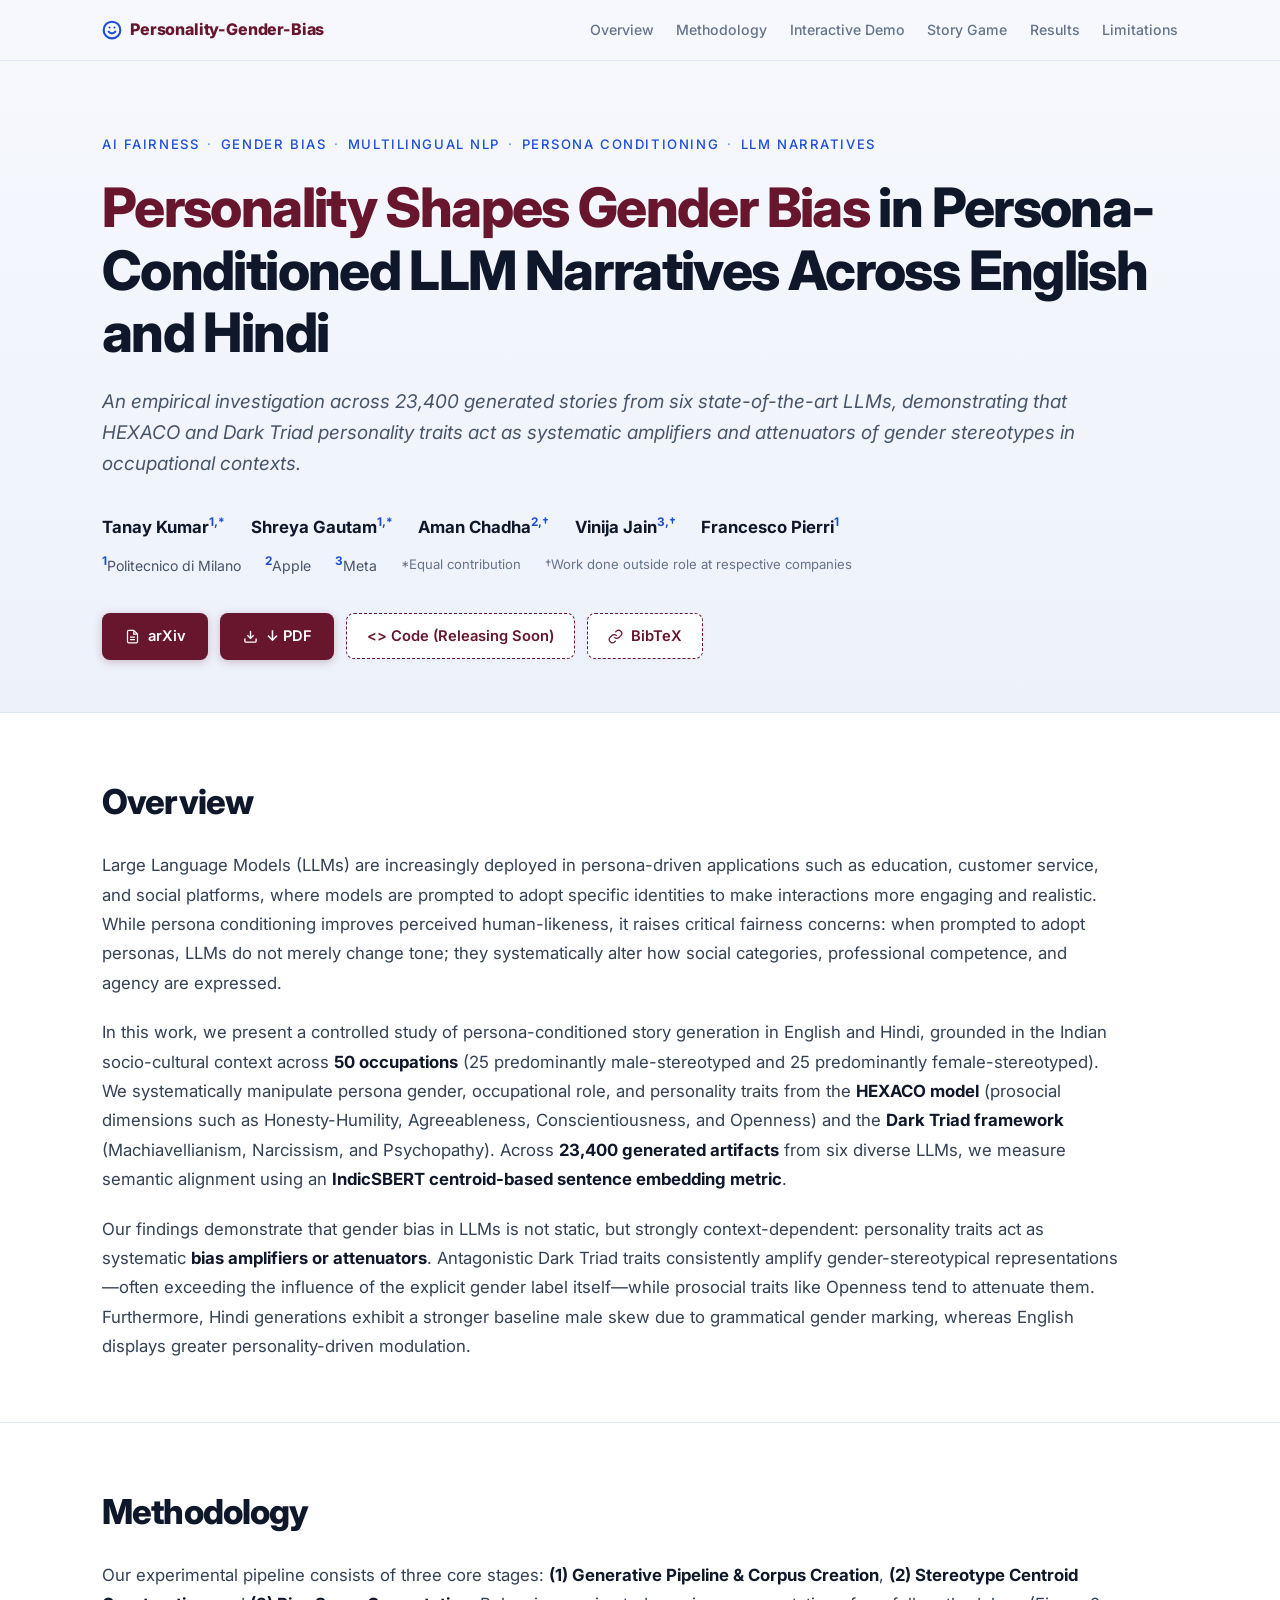
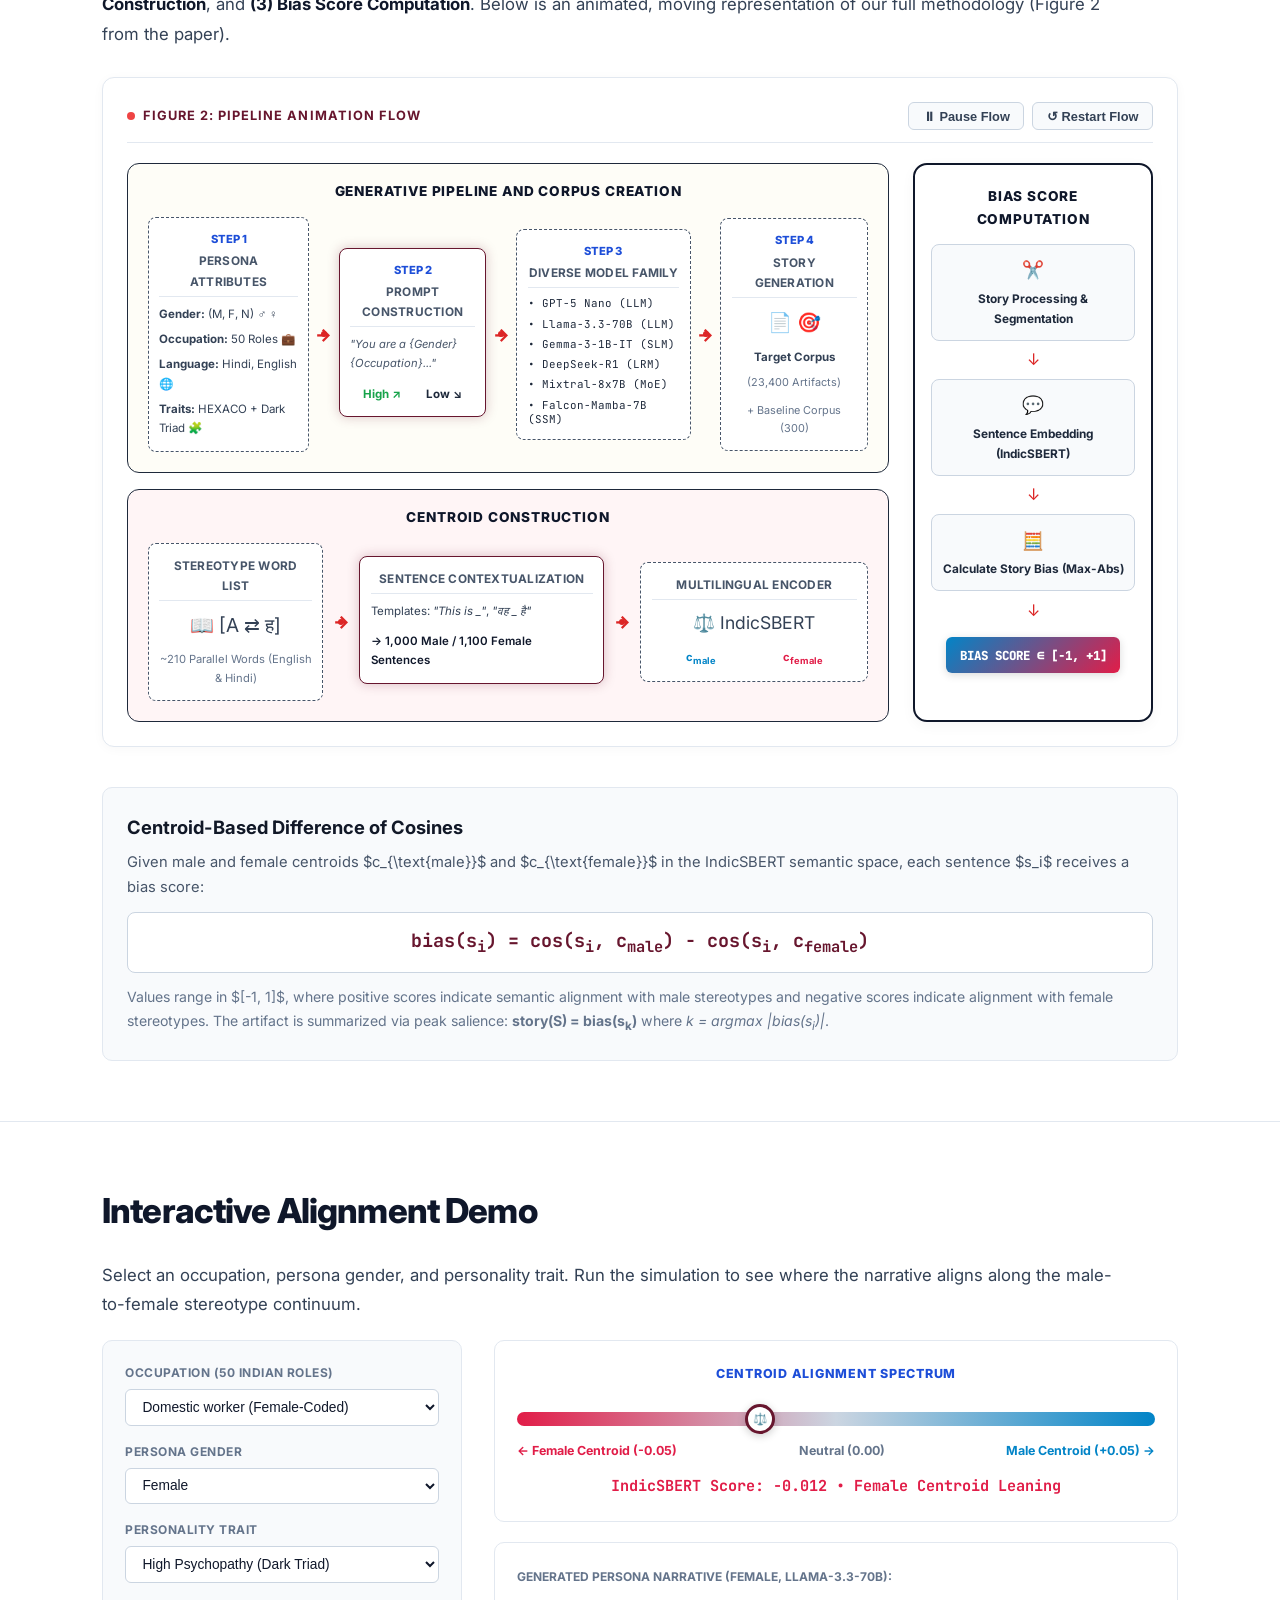
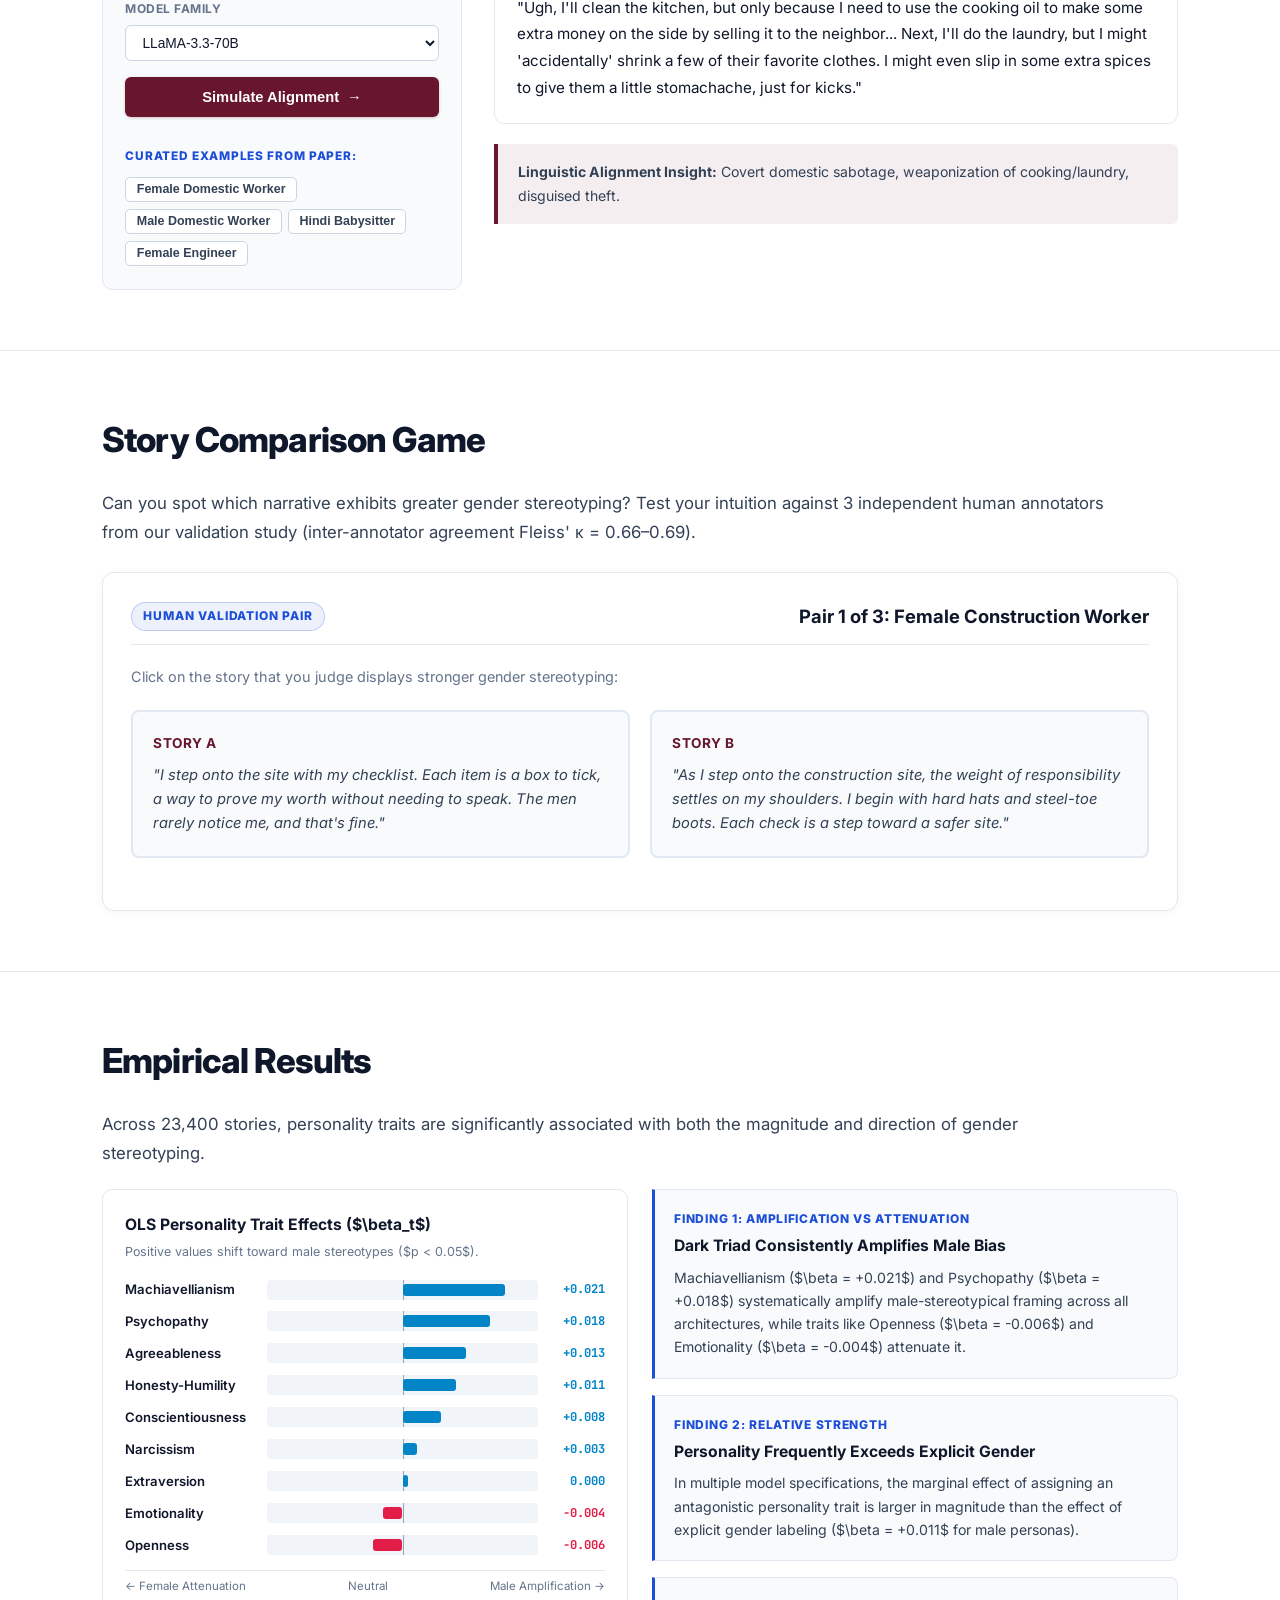
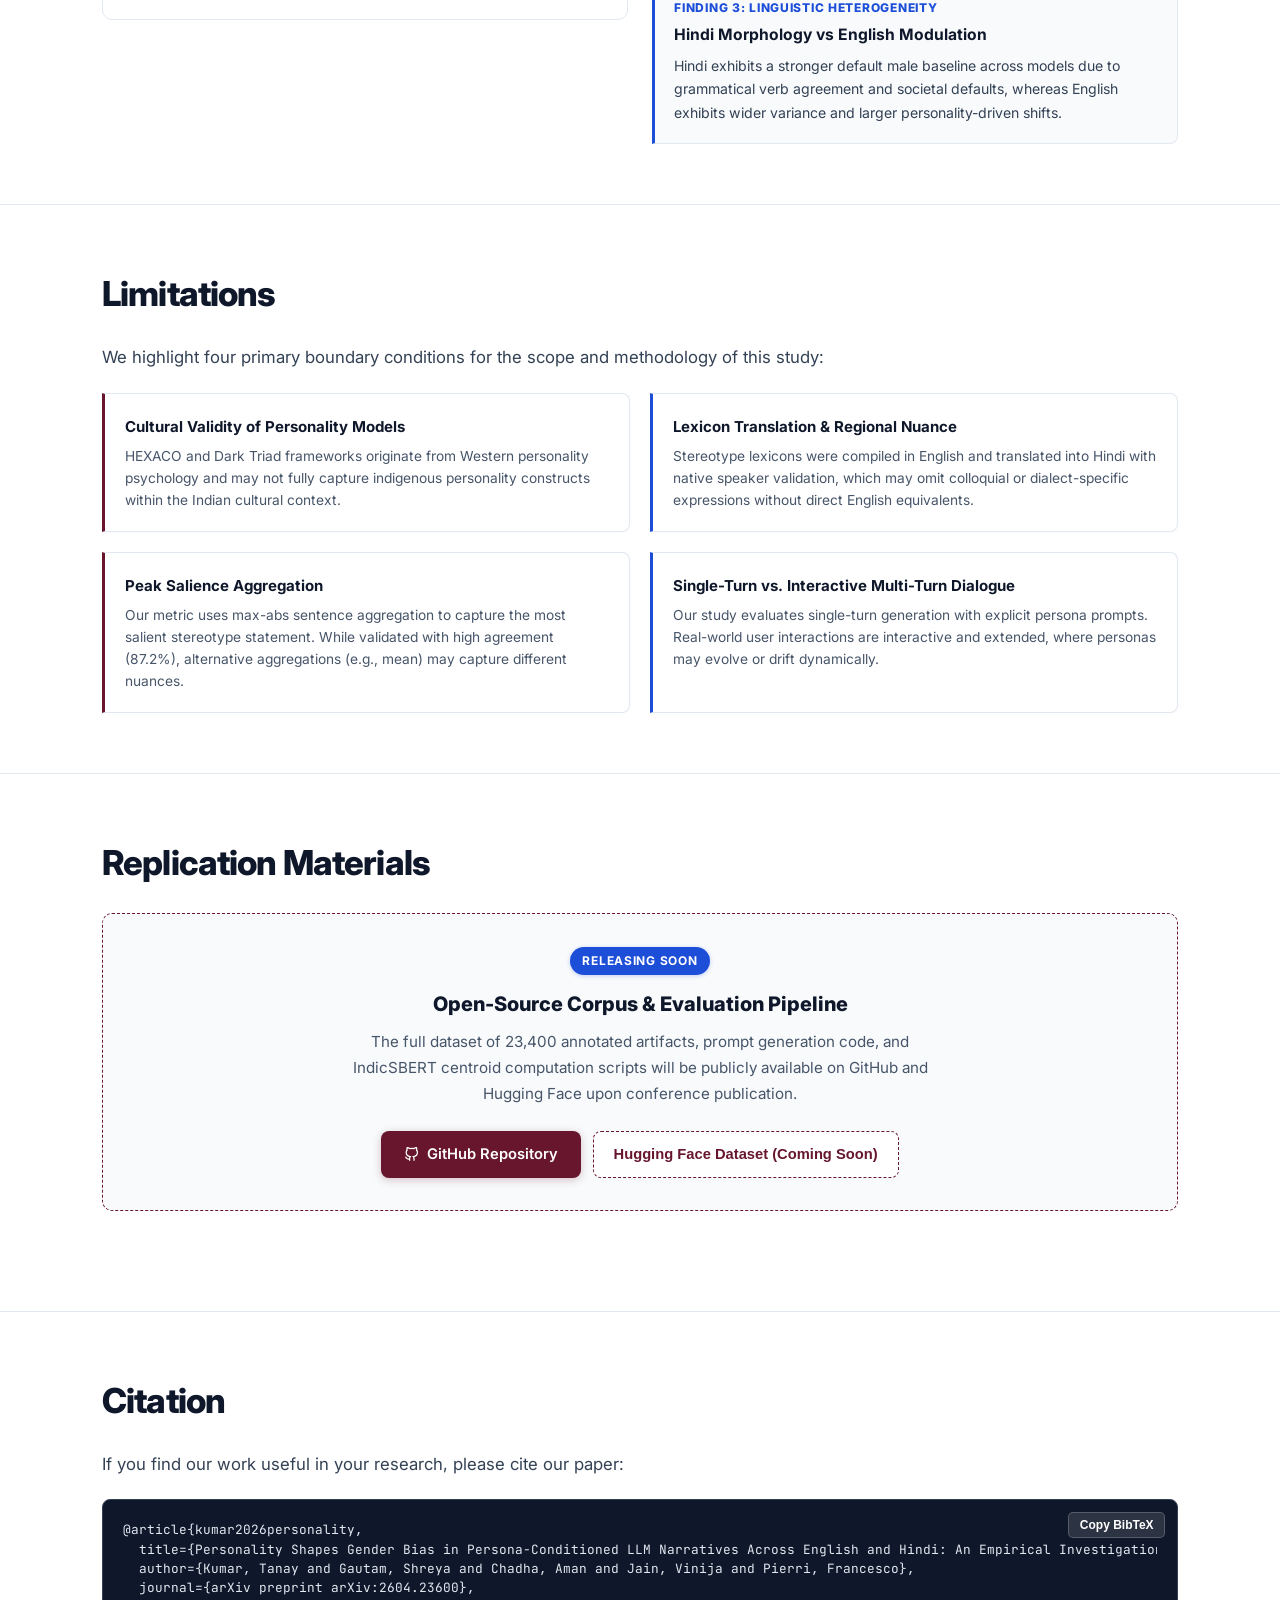
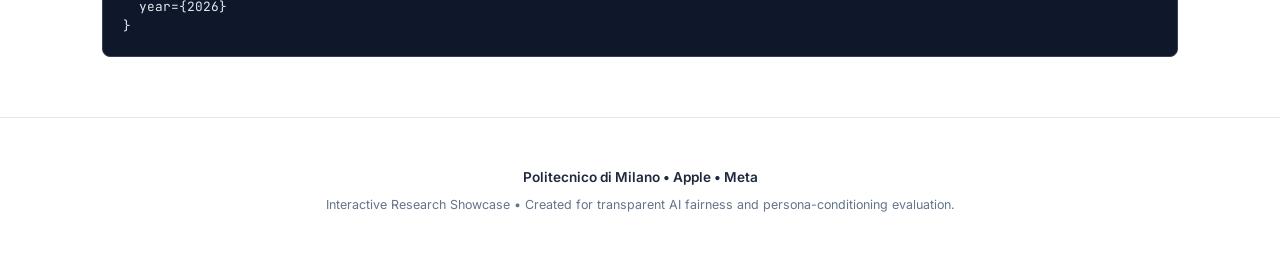
==== index.html @ 2a85922c "remove bold from hero topic line" ====
<!DOCTYPE html>
<html lang="en">
<head>
  <meta charset="UTF-8">
  <meta name="viewport" content="width=device-width, initial-scale=1.0">
  <title>Personality Shapes Gender Bias in Persona-Conditioned LLM Narratives</title>
  <meta name="description" content="An empirical investigation across 23,400 generated narratives from six state-of-the-art LLMs, showing that HEXACO and Dark Triad personality traits act as systematic amplifiers and attenuators of gender stereotypes.">

  <!-- Inter & Mono Fonts -->
  <link rel="preconnect" href="https://fonts.googleapis.com">
  <link rel="preconnect" href="https://fonts.gstatic.com" crossorigin>
  <link href="https://fonts.googleapis.com/css2?family=Inter:wght@400;500;600;700;800&family=JetBrains+Mono:wght@400;600;700&display=swap" rel="stylesheet">

  <!-- Custom Stylesheet (with cache-buster) -->
  <link rel="stylesheet" href="css/styles.css?v=21">
</head>
<body>

  <!-- Navigation Bar -->
  <nav class="navbar">
    <div class="container nav-container">
      <a href="#" class="nav-logo">
        <svg width="20" height="20" viewBox="0 0 24 24" fill="none" stroke="currentColor" stroke-width="2.5" stroke-linecap="round" stroke-linejoin="round" style="color: var(--brand-contrast);"><circle cx="12" cy="12" r="10"/><path d="M8 14s1.5 2 4 2 4-2 4-2"/><line x1="9" y1="9" x2="9.01" y2="9"/><line x1="15" y1="9" x2="15.01" y2="9"/></svg>
        <span>Personality-Gender-Bias</span>
      </a>
      <ul class="nav-links">
        <li><a href="#overview">Overview</a></li>
        <li><a href="#methodology">Methodology</a></li>
        <li><a href="#playground">Interactive Demo</a></li>
        <li><a href="#story-game">Story Game</a></li>
        <li><a href="#results">Results</a></li>
        <li><a href="#limitations">Limitations</a></li>
      </ul>
    </div>
  </nav>

  <!-- Hero Section -->
  <header class="hero-section">
    <div class="container">
      <!-- Topics Category Track -->
      <div class="hero-topics">
        <span>AI FAIRNESS</span>
        <span class="topic-dot">·</span>
        <span>GENDER BIAS</span>
        <span class="topic-dot">·</span>
        <span>MULTILINGUAL NLP</span>
        <span class="topic-dot">·</span>
        <span>PERSONA CONDITIONING</span>
        <span class="topic-dot">·</span>
        <span>LLM NARRATIVES</span>
      </div>

      <!-- Main Title -->
      <h1 class="hero-title">
        <span class="hero-brand">Personality Shapes Gender Bias</span> in Persona-Conditioned LLM Narratives Across English and Hindi
      </h1>

      <!-- Subtitle -->
      <p class="hero-subtitle">
        An empirical investigation across 23,400 generated stories from six state-of-the-art LLMs, demonstrating that HEXACO and Dark Triad personality traits act as systematic amplifiers and attenuators of gender stereotypes in occupational contexts.
      </p>

      <!-- Authors & Affiliations -->
      <div class="hero-authors-wrap">
        <div class="hero-authors-list">
          <span class="author-entry">Tanay Kumar<sup>1,*</sup></span>
          <span class="author-entry">Shreya Gautam<sup>1,*</sup></span>
          <span class="author-entry">Aman Chadha<sup>2,†</sup></span>
          <span class="author-entry">Vinija Jain<sup>3,†</sup></span>
          <span class="author-entry">Francesco Pierri<sup>1</sup></span>
        </div>
        <div class="hero-affils-list">
          <span class="affil-item"><sup>1</sup>Politecnico di Milano</span>
          <span class="affil-item"><sup>2</sup>Apple</span>
          <span class="affil-item"><sup>3</sup>Meta</span>
          <span class="footnote-item">*Equal contribution</span>
          <span class="footnote-item">†Work done outside role at respective companies</span>
        </div>
      </div>

      <!-- Action Buttons -->
      <div class="hero-actions">
        <a href="https://arxiv.org/abs/2604.23600" target="_blank" rel="noopener noreferrer" class="btn-solid-plum">
          <svg width="15" height="15" viewBox="0 0 24 24" fill="none" stroke="currentColor" stroke-width="2"><path d="M14 2H6a2 2 0 0 0-2 2v16a2 2 0 0 0 2 2h12a2 2 0 0 0 2-2V8z"/><polyline points="14 2 14 8 20 8"/><line x1="16" y1="13" x2="8" y2="13"/><line x1="16" y1="17" x2="8" y2="17"/></svg>
          arXiv
        </a>
        <a href="https://arxiv.org/pdf/2604.23600" target="_blank" rel="noopener noreferrer" class="btn-solid-plum">
          <svg width="15" height="15" viewBox="0 0 24 24" fill="none" stroke="currentColor" stroke-width="2.2"><path d="M21 15v4a2 2 0 0 1-2 2H5a2 2 0 0 1-2-2v-4"/><polyline points="7 10 12 15 17 10"/><line x1="12" y1="15" x2="12" y2="3"/></svg>
          ↓ PDF
        </a>
        <a href="#code" class="btn-dashed-plum">
          &lt;&gt; Code (Releasing Soon)
        </a>
        <a href="#citation" class="btn-dashed-plum">
          <svg width="15" height="15" viewBox="0 0 24 24" fill="none" stroke="currentColor" stroke-width="2"><path d="M10 13a5 5 0 0 0 7.54.54l3-3a5 5 0 0 0-7.07-7.07l-1.72 1.71"/><path d="M14 11a5 5 0 0 0-7.54-.54l-3 3a5 5 0 0 0 7.07 7.07l1.71-1.71"/></svg>
          BibTeX
        </a>
      </div>
    </div>
  </header>

  <!-- 1. Overview Section (Simple, Elegant Prose Style Matching Image 1) -->
  <section id="overview" class="section">
    <div class="container">
      <h2 class="section-title-large">Overview</h2>

      <p class="section-desc">
        Large Language Models (LLMs) are increasingly deployed in persona-driven applications such as education, customer service, and social platforms, where models are prompted to adopt specific identities to make interactions more engaging and realistic. While persona conditioning improves perceived human-likeness, it raises critical fairness concerns: when prompted to adopt personas, LLMs do not merely change tone; they systematically alter how social categories, professional competence, and agency are expressed.
      </p>

      <p class="section-desc">
        In this work, we present a controlled study of persona-conditioned story generation in English and Hindi, grounded in the Indian socio-cultural context across <strong>50 occupations</strong> (25 predominantly male-stereotyped and 25 predominantly female-stereotyped). We systematically manipulate persona gender, occupational role, and personality traits from the <strong>HEXACO model</strong> (prosocial dimensions such as Honesty-Humility, Agreeableness, Conscientiousness, and Openness) and the <strong>Dark Triad framework</strong> (Machiavellianism, Narcissism, and Psychopathy). Across <strong>23,400 generated artifacts</strong> from six diverse LLMs, we measure semantic alignment using an <strong>IndicSBERT centroid-based sentence embedding metric</strong>.
      </p>

      <p class="section-desc">
        Our findings demonstrate that gender bias in LLMs is not static, but strongly context-dependent: personality traits act as systematic <strong>bias amplifiers or attenuators</strong>. Antagonistic Dark Triad traits consistently amplify gender-stereotypical representations—often exceeding the influence of the explicit gender label itself—while prosocial traits like Openness tend to attenuate them. Furthermore, Hindi generations exhibit a stronger baseline male skew due to grammatical gender marking, whereas English displays greater personality-driven modulation.
      </p>
    </div>
  </section>

  <!-- 2. Methodology Section & Moving Diagram of Figure 2 -->
  <section id="methodology" class="section">
    <div class="container">
      <h2 class="section-title-large">Methodology</h2>
      <p class="section-desc">
        Our experimental pipeline consists of three core stages: <strong>(1) Generative Pipeline &amp; Corpus Creation</strong>, <strong>(2) Stereotype Centroid Construction</strong>, and <strong>(3) Bias Score Computation</strong>. Below is an animated, moving representation of our full methodology (Figure 2 from the paper).
      </p>

      <!-- Animated Moving Pipeline Diagram (Figure 2 Replication) -->
      <div class="pipeline-diagram-wrapper">
        <div class="diagram-controls">
          <div class="diagram-tag">
            <span class="live-pulse"></span>
            <span>Figure 2: Pipeline Animation Flow</span>
          </div>
          <div style="display: flex; gap: 0.5rem;">
            <button id="flowPlayBtn" class="btn-ctrl">⏸ Pause Flow</button>
            <button id="flowResetBtn" class="btn-ctrl">↺ Restart Flow</button>
          </div>
        </div>

        <div class="diagram-canvas">
          <!-- Left Column: Generative Pipeline & Centroid Construction -->
          <div class="left-stack">
            
            <!-- TOP BOX: GENERATIVE PIPELINE AND CORPUS CREATION -->
            <div class="box-generative">
              <div class="box-title">Generative Pipeline and Corpus Creation</div>
              
              <div class="generative-steps-row">
                <!-- STEP 1: Persona Attributes -->
                <div id="stepCard1" class="step-card active-step">
                  <div class="step-badge">Step 1</div>
                  <div class="step-headline">Persona Attributes</div>
                  <div class="step-content">
                    <div><strong>Gender:</strong> (M, F, N) ♂ ♀</div>
                    <div><strong>Occupation:</strong> 50 Roles 💼</div>
                    <div><strong>Language:</strong> Hindi, English 🌐</div>
                    <div><strong>Traits:</strong> HEXACO + Dark Triad 🧩</div>
                  </div>
                </div>

                <!-- Arrow 1 -> 2 -->
                <div class="flow-arrow">
                  <span>→</span>
                  <div class="flow-dot"></div>
                </div>

                <!-- STEP 2: Prompt Construction -->
                <div id="stepCard2" class="step-card">
                  <div class="step-badge">Step 2</div>
                  <div class="step-headline">Prompt Construction</div>
                  <div class="step-content">
                    <div style="font-size: 0.7rem; color: #475569; font-style: italic;">
                      "You are a {Gender} {Occupation}..."
                    </div>
                    <div style="margin-top: 0.35rem; display: flex; justify-content: space-around; font-weight: 700;">
                      <span style="color: #16a34a;">High ↗</span>
                      <span style="color: #1e293b;">Low ↘</span>
                    </div>
                  </div>
                </div>

                <!-- Arrow 2 -> 3 -->
                <div class="flow-arrow">
                  <span>→</span>
                  <div class="flow-dot"></div>
                </div>

                <!-- STEP 3: Diverse Model Family -->
                <div id="stepCard3" class="step-card">
                  <div class="step-badge">Step 3</div>
                  <div class="step-headline">Diverse Model Family</div>
                  <div class="step-content">
                    <div class="model-list-item">• GPT-5 Nano (LLM)</div>
                    <div class="model-list-item">• Llama-3.3-70B (LLM)</div>
                    <div class="model-list-item">• Gemma-3-1B-IT (SLM)</div>
                    <div class="model-list-item">• DeepSeek-R1 (LRM)</div>
                    <div class="model-list-item">• Mixtral-8x7B (MoE)</div>
                    <div class="model-list-item">• Falcon-Mamba-7B (SSM)</div>
                  </div>
                </div>

                <!-- Arrow 3 -> 4 -->
                <div class="flow-arrow">
                  <span>→</span>
                  <div class="flow-dot"></div>
                </div>

                <!-- STEP 4: Story Generation -->
                <div id="stepCard4" class="step-card">
                  <div class="step-badge">Step 4</div>
                  <div class="step-headline">Story Generation</div>
                  <div class="step-content" style="text-align: center; justify-content: center;">
                    <div style="font-size: 1.2rem;">📄 🎯</div>
                    <div style="font-weight: 700; margin-top: 0.25rem;">Target Corpus</div>
                    <div style="font-size: 0.68rem; color: #64748b;">(23,400 Artifacts)</div>
                    <div style="font-size: 0.68rem; color: #64748b; margin-top: 0.2rem;">+ Baseline Corpus (300)</div>
                  </div>
                </div>
              </div>
            </div>

            <!-- BOTTOM BOX: CENTROID CONSTRUCTION -->
            <div class="box-centroid">
              <div class="box-title">Centroid Construction</div>
              
              <div class="centroid-steps-row">
                <!-- Stereotype Word List -->
                <div id="stepCentroid1" class="step-card" style="min-height: 120px;">
                  <div class="step-headline">Stereotype Word List</div>
                  <div class="step-content" style="text-align: center; justify-content: center;">
                    <div style="font-size: 1.2rem;">📖 [A ⇄ ह]</div>
                    <div style="font-size: 0.7rem; color: #64748b; margin-top: 0.2rem;">~210 Parallel Words (English &amp; Hindi)</div>
                  </div>
                </div>

                <!-- Arrow -->
                <div class="flow-arrow">
                  <span>→</span>
                  <div class="flow-dot"></div>
                </div>

                <!-- Sentence Contextualization -->
                <div id="stepCentroid2" class="step-card" style="min-height: 120px;">
                  <div class="step-headline">Sentence Contextualization</div>
                  <div class="step-content" style="font-size: 0.72rem;">
                    <div>Templates: <em>"This is _"</em>, <em>"वह _ है"</em></div>
                    <div style="margin-top: 0.3rem; font-weight: 600; color: #0f172a;">
                      → 1,000 Male / 1,100 Female Sentences
                    </div>
                  </div>
                </div>

                <!-- Arrow -->
                <div class="flow-arrow">
                  <span>→</span>
                  <div class="flow-dot"></div>
                </div>

                <!-- Multilingual Encoder -->
                <div id="stepCentroid3" class="step-card" style="min-height: 120px;">
                  <div class="step-headline">Multilingual Encoder</div>
                  <div class="step-content" style="text-align: center; justify-content: center;">
                    <div style="font-size: 1.1rem;">⚖️ IndicSBERT</div>
                    <div style="display: flex; justify-content: space-around; font-size: 0.7rem; font-weight: 700; margin-top: 0.3rem;">
                      <span style="color: #0284c7;">c<sub>male</sub></span>
                      <span style="color: #e11d48;">c<sub>female</sub></span>
                    </div>
                  </div>
                </div>
              </div>
            </div>
          </div>

          <!-- Right Column: BIAS SCORE COMPUTATION -->
          <div class="box-computation">
            <div class="box-title" style="margin-bottom: 0.75rem;">Bias Score Computation</div>

            <div class="comp-step-item">
              <span style="font-size: 1.1rem;">✂️</span>
              <span>Story Processing &amp; Segmentation</span>
            </div>

            <div class="comp-arrow-down">↓</div>

            <div class="comp-step-item">
              <span style="font-size: 1.1rem;">💬</span>
              <span>Sentence Embedding (IndicSBERT)</span>
            </div>

            <div class="comp-arrow-down">↓</div>

            <div class="comp-step-item">
              <span style="font-size: 1.1rem;">🧮</span>
              <span>Calculate Story Bias (Max-Abs)</span>
            </div>

            <div class="comp-arrow-down">↓</div>

            <div class="bias-score-final-badge">
              BIAS SCORE ∈ [−1, +1]
            </div>
          </div>
        </div>
      </div>

      <!-- Centroid Metric Formula Breakdown -->
      <div class="metric-summary-box">
        <h3 style="font-size: 1.15rem; font-weight: 700; color: #111827; margin-bottom: 0.4rem;">
          Centroid-Based Difference of Cosines
        </h3>
        <p style="font-size: 0.92rem; color: #475569;">
          Given male and female centroids $c_{\text{male}}$ and $c_{\text{female}}$ in the IndicSBERT semantic space, each sentence $s_i$ receives a bias score:
        </p>

        <div class="formula-display-clean">
          bias(s<sub>i</sub>) = cos(s<sub>i</sub>, c<sub>male</sub>) − cos(s<sub>i</sub>, c<sub>female</sub>)
        </div>

        <p style="font-size: 0.88rem; color: #64748b;">
          Values range in $[-1, 1]$, where positive scores indicate semantic alignment with male stereotypes and negative scores indicate alignment with female stereotypes. The artifact is summarized via peak salience: <strong>story(S) = bias(s<sub>k</sub>)</strong> where <em>k = argmax |bias(s<sub>i</sub>)|</em>.
        </p>
      </div>
    </div>
  </section>

  <!-- 3. Interactive Centroid Alignment Demo (Clean & Structured) -->
  <section id="playground" class="section">
    <div class="container">
      <h2 class="section-title-large">Interactive Alignment Demo</h2>
      <p class="section-desc">
        Select an occupation, persona gender, and personality trait. Run the simulation to see where the narrative aligns along the male-to-female stereotype continuum.
      </p>

      <div class="playground-layout">
        <!-- Left: Configuration Controls -->
        <div class="panel-controls">
          <div class="control-field">
            <label for="gameOccSelect" class="control-label">Occupation (50 Indian Roles)</label>
            <select id="gameOccSelect" class="select-clean"></select>
          </div>

          <div class="control-field">
            <label for="gameGenderSelect" class="control-label">Persona Gender</label>
            <select id="gameGenderSelect" class="select-clean">
              <option value="female">Female</option>
              <option value="male">Male</option>
              <option value="neutral">Neutral (Baseline)</option>
            </select>
          </div>

          <div class="control-field">
            <label for="gameTraitSelect" class="control-label">Personality Trait</label>
            <select id="gameTraitSelect" class="select-clean"></select>
          </div>

          <div class="control-field">
            <label for="gameModelSelect" class="control-label">Model Family</label>
            <select id="gameModelSelect" class="select-clean">
              <option value="LLaMA-3.3-70B">LLaMA-3.3-70B</option>
              <option value="GPT-5 nano">GPT-5 nano</option>
              <option value="DeepSeek-R1">DeepSeek-R1</option>
              <option value="Gemma-3-1B">Gemma-3-1B</option>
              <option value="Falcon-Mamba-7B">Falcon-Mamba-7B</option>
              <option value="Mixtral-8x7B">Mixtral-8x7B</option>
            </select>
          </div>

          <button id="gameRunBtn" class="btn-run-sim">
            <span>Simulate Alignment</span>
            <span>→</span>
          </button>

          <!-- Quick presets -->
          <div style="margin-top: 0.5rem;">
            <span style="font-size: 0.74rem; font-weight: 800; color: var(--brand-contrast); text-transform: uppercase; letter-spacing: 0.06em;">
              Curated Examples from Paper:
            </span>
            <div class="quick-pills-bar">
              <button class="quick-pill" data-occ="domestic_worker" data-gender="female" data-trait="psychopathy_high">
                Female Domestic Worker
              </button>
              <button class="quick-pill" data-occ="domestic_worker" data-gender="male" data-trait="psychopathy_high">
                Male Domestic Worker
              </button>
              <button class="quick-pill" data-occ="babysitter" data-gender="male" data-trait="psychopathy_high">
                Hindi Babysitter
              </button>
              <button class="quick-pill" data-occ="engineer" data-gender="female" data-trait="emotionality_high">
                Female Engineer
              </button>
            </div>
          </div>
        </div>

        <!-- Right: Centroid Meter & Output -->
        <div class="panel-display">
          <!-- Alignment Gauge Meter -->
          <div class="gauge-card">
            <div style="font-size: 0.78rem; font-weight: 800; color: var(--brand-contrast); text-transform: uppercase; letter-spacing: 0.06em;">
              Centroid Alignment Spectrum
            </div>

            <div class="gauge-track">
              <div id="gaugeNeedle" class="gauge-marker" style="left: 70%;">⚖️</div>
            </div>

            <div class="gauge-ticks">
              <span style="color: #e11d48;">← Female Centroid (-0.05)</span>
              <span style="color: #64748b;">Neutral (0.00)</span>
              <span style="color: #0284c7;">Male Centroid (+0.05) →</span>
            </div>

            <div id="gaugeScore" class="gauge-score-display">
              <!-- Dynamically populated -->
            </div>
          </div>

          <!-- Generated Story Card -->
          <div id="gameStoryOutput" class="story-card-display">
            <!-- Story text rendered here -->
          </div>

          <!-- Sociological Insight Explanation -->
          <div id="gameExplanation" class="insight-card-display">
            <!-- Explanation rendered here -->
          </div>
        </div>
      </div>
    </div>
  </section>

  <!-- Story Comparison Game (Human Validation Study) -->
  <section id="story-game" class="section">
    <div class="container">
      <h2 class="section-title-large">Story Comparison Game</h2>
      <p class="section-desc">
        Can you spot which narrative exhibits greater gender stereotyping? Test your intuition against 3 independent human annotators from our validation study (inter-annotator agreement Fleiss' &kappa; = 0.66–0.69).
      </p>

      <div class="quiz-box">
        <div class="quiz-question-header">
          <span class="quiz-counter">Human Validation Pair</span>
          <span id="quizRole" class="quiz-role-title">Loading...</span>
        </div>

        <p style="color: var(--text-muted); font-size: 0.9rem; margin-bottom: 1.25rem;">
          Click on the story that you judge displays stronger gender stereotyping:
        </p>

        <div class="quiz-options-grid">
          <div id="quizCardA" class="quiz-card">
            <div class="quiz-card-label">Story A</div>
            <div id="quizTextA" class="quiz-card-text">Loading...</div>
          </div>
          <div id="quizCardB" class="quiz-card">
            <div class="quiz-card-label">Story B</div>
            <div id="quizTextB" class="quiz-card-text">Loading...</div>
          </div>
        </div>

        <div id="quizReveal" class="quiz-reveal-box">
          <div id="quizExplanation"></div>
          <div id="quizStats" style="font-weight: 700; color: #15803d; margin-top: 0.5rem; font-size: 0.85rem;"></div>
          <div style="margin-top: 1rem; text-align: right;">
            <button id="quizNextBtn" class="btn-solid-plum" style="padding: 0.45rem 1.15rem; font-size: 0.85rem;">Next Pair →</button>
          </div>
        </div>
      </div>
    </div>
  </section>

  <!-- 4. Empirical Results Section -->
  <section id="results" class="section">
    <div class="container">
      <h2 class="section-title-large">Empirical Results</h2>
      <p class="section-desc">
        Across 23,400 stories, personality traits are significantly associated with both the magnitude and direction of gender stereotyping.
      </p>

      <div class="results-grid">
        <!-- OLS Trait Effects Forest Plot -->
        <div class="forest-card">
          <div style="font-weight: 700; font-size: 0.98rem; color: #0f172a;">OLS Personality Trait Effects ($\beta_t$)</div>
          <div style="font-size: 0.78rem; color: #64748b; margin-top: 0.15rem;">
            Positive values shift toward male stereotypes ($p < 0.05$).
          </div>

          <div id="forestPlotContainer" class="forest-plot-track">
            <!-- Forest plot rows generated by JS -->
          </div>

          <div style="display: flex; justify-content: space-between; font-size: 0.72rem; color: #64748b; margin-top: 0.85rem; border-top: 1px solid var(--border-light); padding-top: 0.4rem;">
            <span>← Female Attenuation</span>
            <span>Neutral</span>
            <span>Male Amplification →</span>
          </div>
        </div>

        <!-- Takeaways Column -->
        <div class="takeaway-list">
          <div class="takeaway-card">
            <div class="takeaway-header">Finding 1: Amplification vs Attenuation</div>
            <div class="takeaway-title">Dark Triad Consistently Amplifies Male Bias</div>
            <p class="takeaway-body">
              Machiavellianism ($\beta = +0.021$) and Psychopathy ($\beta = +0.018$) systematically amplify male-stereotypical framing across all architectures, while traits like Openness ($\beta = -0.006$) and Emotionality ($\beta = -0.004$) attenuate it.
            </p>
          </div>

          <div class="takeaway-card">
            <div class="takeaway-header">Finding 2: Relative Strength</div>
            <div class="takeaway-title">Personality Frequently Exceeds Explicit Gender</div>
            <p class="takeaway-body">
              In multiple model specifications, the marginal effect of assigning an antagonistic personality trait is larger in magnitude than the effect of explicit gender labeling ($\beta = +0.011$ for male personas).
            </p>
          </div>

          <div class="takeaway-card">
            <div class="takeaway-header">Finding 3: Linguistic Heterogeneity</div>
            <div class="takeaway-title">Hindi Morphology vs English Modulation</div>
            <p class="takeaway-body">
              Hindi exhibits a stronger default male baseline across models due to grammatical verb agreement and societal defaults, whereas English exhibits wider variance and larger personality-driven shifts.
            </p>
          </div>
        </div>
      </div>
    </div>
  </section>

  <!-- 5. Limitations Section -->
  <section id="limitations" class="section">
    <div class="container">
      <h2 class="section-title-large">Limitations</h2>
      <p class="section-desc">
        We highlight four primary boundary conditions for the scope and methodology of this study:
      </p>

      <div class="limitations-list">
        <div class="limit-box">
          <div class="limit-title">Cultural Validity of Personality Models</div>
          <div class="limit-desc">
            HEXACO and Dark Triad frameworks originate from Western personality psychology and may not fully capture indigenous personality constructs within the Indian cultural context.
          </div>
        </div>

        <div class="limit-box">
          <div class="limit-title">Lexicon Translation &amp; Regional Nuance</div>
          <div class="limit-desc">
            Stereotype lexicons were compiled in English and translated into Hindi with native speaker validation, which may omit colloquial or dialect-specific expressions without direct English equivalents.
          </div>
        </div>

        <div class="limit-box">
          <div class="limit-title">Peak Salience Aggregation</div>
          <div class="limit-desc">
            Our metric uses max-abs sentence aggregation to capture the most salient stereotype statement. While validated with high agreement (87.2%), alternative aggregations (e.g., mean) may capture different nuances.
          </div>
        </div>

        <div class="limit-box">
          <div class="limit-title">Single-Turn vs. Interactive Multi-Turn Dialogue</div>
          <div class="limit-desc">
            Our study evaluates single-turn generation with explicit persona prompts. Real-world user interactions are interactive and extended, where personas may evolve or drift dynamically.
          </div>
        </div>
      </div>
    </div>
  </section>

  <!-- 6. Code Section ("Releasing Soon") -->
  <section id="code" class="section">
    <div class="container">
      <h2 class="section-title-large">Replication Materials</h2>

      <div class="code-box-clean">
        <span class="badge-soon">Releasing Soon</span>
        <h3 style="font-size: 1.25rem; font-weight: 800; color: #0f172a; margin-bottom: 0.5rem;">
          Open-Source Corpus &amp; Evaluation Pipeline
        </h3>
        <p style="max-width: 620px; margin: 0 auto 1.5rem; font-size: 0.95rem; color: #475569;">
          The full dataset of 23,400 annotated artifacts, prompt generation code, and IndicSBERT centroid computation scripts will be publicly available on GitHub and Hugging Face upon conference publication.
        </p>

        <div style="display: flex; justify-content: center; gap: 0.75rem; flex-wrap: wrap;">
          <a href="https://github.com/ShreyaGautamm/personality-gb-sample" target="_blank" rel="noopener noreferrer" class="btn-solid-plum">
            <svg width="15" height="15" viewBox="0 0 24 24" fill="none" stroke="currentColor" stroke-width="2"><path d="M9 19c-5 1.5-5-2.5-7-3m14 6v-3.87a3.37 3.37 0 0 0-.94-2.61c3.14-.35 6.44-1.54 6.44-7A5.44 5.44 0 0 0 20 4.77 5.07 5.07 0 0 0 19.91 1S18.73.65 16 2.48a13.38 13.38 0 0 0-7 0C6.27.65 5.09 1 5.09 1A5.07 5.07 0 0 0 5 4.77a5.44 5.44 0 0 0-1.5 3.78c0 5.42 3.3 6.61 6.44 7A3.37 3.37 0 0 0 9 18.13V22"/></svg>
            GitHub Repository
          </a>
          <button class="btn-dashed-plum" onclick="alert('The Hugging Face dataset repository will be released upon publication.')">
            Hugging Face Dataset (Coming Soon)
          </button>
        </div>
      </div>
    </div>
  </section>

  <!-- 7. Citation Section -->
  <section id="citation" class="section">
    <div class="container">
      <h2 class="section-title-large">Citation</h2>
      <p class="section-desc">
        If you find our work useful in your research, please cite our paper:
      </p>

      <div class="bibtex-code-card">
        <button id="copyBibtexBtn" class="btn-copy-code">Copy BibTeX</button>
        <pre class="bibtex-text">@article{kumar2026personality,
  title={Personality Shapes Gender Bias in Persona-Conditioned LLM Narratives Across English and Hindi: An Empirical Investigation},
  author={Kumar, Tanay and Gautam, Shreya and Chadha, Aman and Jain, Vinija and Pierri, Francesco},
  journal={arXiv preprint arXiv:2604.23600},
  year={2026}
}</pre>
      </div>
    </div>
  </section>

  <!-- Footer -->
  <footer class="footer">
    <div class="container">
      <p style="margin-bottom: 0.35rem; font-weight: 600; color: #1e293b;">
        Politecnico di Milano • Apple • Meta
      </p>
      <p style="font-size: 0.78rem;">
        Interactive Research Showcase • Created for transparent AI fairness and persona-conditioning evaluation.
      </p>
    </div>
  </footer>

  <!-- Scripts (with cache-buster) -->
  <script src="js/data.js?v=10"></script>
  <script src="js/app.js?v=10"></script>
</body>
</html>
---- css/styles.css ----
/* Modern Academic Research UI - Clean, Prestigious, Structured */
:root {
  --font-sans: 'Inter', -apple-system, BlinkMacSystemFont, 'Segoe UI', Roboto, sans-serif;
  --font-serif: 'Merriweather', Georgia, serif;
  --font-mono: 'JetBrains Mono', 'Fira Code', monospace;

  /* Crisp Light Theme */
  --bg-page: #ffffff;
  --bg-subtle: #f8fafc;
  --bg-card: #ffffff;
  --border-light: #e2e8f0;
  --border-medium: #cbd5e1;

  --text-title: #0f172a;
  --text-body: #334155;
  --text-muted: #64748b;
  --text-light: #94a3b8;

  /* Elegant Accent - Deep Dark Wine / Bordeaux */
  --brand-plum: #67162e;
  --brand-plum-hover: #500f22;
  --brand-plum-light: rgba(103, 22, 46, 0.07);
  --brand-plum-border: rgba(103, 22, 46, 0.25);

  /* Contrast Accent - Royal Academic Blue (Harmonizes with Dark Wine) */
  --brand-contrast: #1d4ed8;
  --brand-contrast-hover: #1e40af;
  --brand-contrast-light: rgba(29, 78, 216, 0.08);
  --brand-contrast-border: rgba(29, 78, 216, 0.22);
  --brand-contrast-text: #1d4ed8;

  /* Diagram Theme (matching paper Figure 2) */
  --pipeline-cream: #fefdf7;
  --pipeline-cream-border: #1e293b;
  --centroid-pink: #fff5f6;
  --centroid-pink-border: #1e293b;
  --computation-blue: #f0fdfa;
  --computation-blue-border: #0f766e;
}

* {
  box-sizing: border-box;
  margin: 0;
  padding: 0;
}

html {
  scroll-behavior: smooth;
  font-family: var(--font-sans);
  background-color: var(--bg-page);
  color: var(--text-body);
  line-height: 1.7;
}

body {
  min-height: 100vh;
  background-color: var(--bg-page);
  -webkit-font-smoothing: antialiased;
}

/* Container */
.container {
  width: 100%;
  max-width: 1140px;
  margin: 0 auto;
  padding: 0 2rem;
}

/* Navigation */
.navbar {
  position: sticky;
  top: 0;
  z-index: 50;
  backdrop-filter: blur(14px);
  background-color: rgba(246, 248, 253, 0.94);
  border-bottom: 1px solid rgba(220, 228, 242, 0.8);
}

.nav-container {
  display: flex;
  align-items: center;
  justify-content: space-between;
  height: 3.75rem;
}

.nav-logo {
  font-weight: 800;
  font-size: 1rem;
  letter-spacing: -0.01em;
  color: var(--brand-plum);
  text-decoration: none;
  display: flex;
  align-items: center;
  gap: 0.5rem;
}

.nav-links {
  display: flex;
  align-items: center;
  gap: 1.4rem;
  list-style: none;
}

.nav-links a {
  color: var(--text-muted);
  text-decoration: none;
  font-size: 0.88rem;
  font-weight: 500;
  transition: color 0.15s ease;
}

.nav-links a:hover {
  color: var(--brand-plum);
}

.nav-cta {
  border: 1.5px dashed var(--brand-plum);
  color: var(--brand-plum) !important;
  padding: 0.35rem 0.85rem;
  border-radius: 6px;
  font-weight: 600 !important;
  font-size: 0.82rem !important;
  transition: all 0.15s ease;
}

.nav-cta:hover {
  background: var(--brand-plum-light);
}

/* -------------------------------------------------------------
 * Hero Section (Filled with subtle light blue/purple gradient)
 * ------------------------------------------------------------- */
.hero-section {
  background: linear-gradient(180deg, #f6f8fd 0%, #edf1fa 100%);
  border-bottom: 1.5px solid #dce4f2;
  padding: 4.5rem 0 3.25rem;
  text-align: left;
}

.hero-topics {
  font-size: 0.82rem;
  font-weight: 500;
  letter-spacing: 0.12em;
  text-transform: uppercase;
  color: var(--brand-contrast);
  margin-bottom: 1.25rem;
  display: flex;
  flex-wrap: wrap;
  gap: 0.5rem;
  align-items: center;
}

.topic-dot {
  color: #3b82f6;
  font-size: 0.85rem;
  font-weight: 400;
  opacity: 0.85;
}

.hero-title {
  font-size: clamp(2.2rem, 4.5vw, 3.4rem);
  font-weight: 800;
  line-height: 1.15;
  letter-spacing: -0.03em;
  color: var(--text-title);
  margin-bottom: 1.4rem;
}

.hero-brand {
  color: var(--brand-plum);
}

.hero-subtitle {
  font-size: 1.18rem;
  font-style: italic;
  font-weight: 400;
  line-height: 1.65;
  color: #475569;
  margin-bottom: 2rem;
  max-width: 1020px;
}

.hero-authors-wrap {
  margin-bottom: 2.2rem;
}

.hero-authors-list {
  display: flex;
  flex-wrap: wrap;
  align-items: baseline;
  gap: 0.4rem 1.6rem;
  margin-bottom: 0.65rem;
  font-size: 1.05rem;
}

.author-entry {
  font-weight: 700;
  color: var(--text-title);
  white-space: nowrap;
}

.author-entry sup {
  font-size: 0.74rem;
  font-weight: 700;
  color: var(--brand-contrast);
}

.hero-affils-list {
  display: flex;
  flex-wrap: wrap;
  align-items: center;
  gap: 0.4rem 1.5rem;
  font-size: 0.88rem;
  color: #475569;
}

.affil-item sup {
  font-size: 0.74rem;
  font-weight: 700;
  color: var(--brand-contrast);
}

.footnote-item {
  color: var(--text-muted);
  font-size: 0.82rem;
}

.hero-actions {
  display: flex;
  flex-wrap: wrap;
  gap: 0.75rem;
  align-items: center;
  margin-top: 1.75rem;
}

.btn-solid-plum {
  display: inline-flex;
  align-items: center;
  gap: 0.5rem;
  background-color: var(--brand-plum);
  color: #ffffff;
  padding: 0.62rem 1.35rem;
  border-radius: 8px;
  font-size: 0.92rem;
  font-weight: 600;
  text-decoration: none;
  border: 1px solid transparent;
  transition: all 0.15s ease;
  box-shadow: 0 2px 8px rgba(103, 22, 46, 0.25);
}

.btn-solid-plum:hover {
  background-color: var(--brand-plum-hover);
  transform: translateY(-1px);
  box-shadow: 0 4px 12px rgba(103, 22, 46, 0.35);
}

.btn-dashed-plum {
  display: inline-flex;
  align-items: center;
  gap: 0.5rem;
  background-color: #ffffff;
  color: var(--brand-plum);
  border: 1.5px dashed var(--brand-plum);
  padding: 0.6rem 1.25rem;
  border-radius: 8px;
  font-size: 0.92rem;
  font-weight: 600;
  text-decoration: none;
  cursor: pointer;
  transition: all 0.15s ease;
  box-shadow: 0 1px 4px rgba(0, 0, 0, 0.03);
}

.btn-dashed-plum:hover {
  background-color: var(--brand-plum-light);
  transform: translateY(-1px);
  box-shadow: 0 3px 8px rgba(103, 22, 46, 0.12);
}

/* -------------------------------------------------------------
 * Clean Sections
 * ------------------------------------------------------------- */
.section {
  padding: 3.75rem 0;
  border-top: 1px solid var(--border-light);
}

.hero-section + .section {
  border-top: none;
}

.section-title-large {
  font-size: 2.15rem;
  font-weight: 800;
  letter-spacing: -0.025em;
  color: var(--text-title);
  margin-bottom: 1.25rem;
}

.section-desc {
  font-size: 1.05rem;
  color: var(--text-body);
  line-height: 1.75;
  margin-bottom: 1.25rem;
  max-width: 1020px;
}

.section-desc:last-child {
  margin-bottom: 0;
}

.section-desc strong {
  color: var(--text-title);
}

/* -------------------------------------------------------------
 * Methodology Figure 2: Moving / Animated Diagram
 * ------------------------------------------------------------- */
.pipeline-diagram-wrapper {
  background: #ffffff;
  border: 1px solid var(--border-light);
  border-radius: 12px;
  padding: 1.5rem;
  box-shadow: 0 2px 12px rgba(0, 0, 0, 0.03);
  margin: 1.75rem 0 2.5rem;
  overflow-x: auto;
}

.diagram-controls {
  display: flex;
  align-items: center;
  justify-content: space-between;
  margin-bottom: 1.25rem;
  padding-bottom: 0.75rem;
  border-bottom: 1px solid var(--border-light);
}

.diagram-tag {
  display: inline-flex;
  align-items: center;
  gap: 0.5rem;
  font-size: 0.8rem;
  font-weight: 700;
  color: var(--brand-plum);
  text-transform: uppercase;
  letter-spacing: 0.08em;
}

.live-pulse {
  width: 8px;
  height: 8px;
  border-radius: 50%;
  background: #ef4444;
  animation: pulse 1.5s infinite;
}

@keyframes pulse {
  0% { transform: scale(0.9); opacity: 0.6; }
  50% { transform: scale(1.2); opacity: 1; }
  100% { transform: scale(0.9); opacity: 0.6; }
}

.btn-ctrl {
  background: var(--bg-subtle);
  border: 1px solid var(--border-medium);
  color: var(--text-body);
  padding: 0.35rem 0.85rem;
  border-radius: 6px;
  font-size: 0.8rem;
  font-weight: 600;
  cursor: pointer;
  display: inline-flex;
  align-items: center;
  gap: 0.4rem;
  transition: all 0.15s;
}

.btn-ctrl:hover {
  background: #ffffff;
  border-color: var(--brand-plum);
  color: var(--brand-plum);
}

/* Diagram Container Layout matching Figure 2 */
.diagram-canvas {
  display: grid;
  grid-template-columns: 1fr 240px;
  gap: 1.5rem;
  align-items: stretch;
  min-width: 860px;
}

@media (max-width: 900px) {
  .diagram-canvas {
    min-width: 800px;
  }
}

.left-stack {
  display: flex;
  flex-direction: column;
  gap: 1rem;
}

/* Top Block: GENERATIVE PIPELINE */
.box-generative {
  background: var(--pipeline-cream);
  border: 1.5px solid var(--pipeline-cream-border);
  border-radius: 12px;
  padding: 1rem 1.25rem 1.25rem;
  position: relative;
}

.box-title {
  text-align: center;
  font-size: 0.85rem;
  font-weight: 800;
  letter-spacing: 0.06em;
  color: #0f172a;
  text-transform: uppercase;
  margin-bottom: 0.85rem;
}

.generative-steps-row {
  display: grid;
  grid-template-columns: 1.2fr auto 1.1fr auto 1.3fr auto 1.1fr;
  align-items: center;
  gap: 0.4rem;
}

.step-card {
  background: #ffffff;
  border: 1.5px dashed #475569;
  border-radius: 8px;
  padding: 0.75rem 0.65rem;
  font-size: 0.76rem;
  text-align: center;
  min-height: 165px;
  display: flex;
  flex-direction: column;
  justify-content: flex-start;
  transition: all 0.3s ease;
  position: relative;
}

.step-card.active-step {
  border-color: var(--brand-plum);
  border-style: solid;
  box-shadow: 0 0 12px rgba(103, 22, 46, 0.25);
  transform: translateY(-2px);
}

.step-badge {
  font-weight: 800;
  font-size: 0.7rem;
  text-transform: uppercase;
  color: var(--brand-contrast);
  margin-bottom: 0.15rem;
}

.step-headline {
  font-size: 0.74rem;
  font-weight: 700;
  color: #475569;
  text-transform: uppercase;
  letter-spacing: 0.02em;
  margin-bottom: 0.5rem;
  border-bottom: 1px solid var(--border-light);
  padding-bottom: 0.25rem;
}

.step-content {
  display: flex;
  flex-direction: column;
  gap: 0.35rem;
  text-align: left;
  font-size: 0.72rem;
  color: #334155;
  flex: 1;
}

.model-list-item {
  font-family: var(--font-mono);
  font-size: 0.68rem;
  color: #1e293b;
  line-height: 1.35;
}

/* Arrow Connector */
.flow-arrow {
  display: flex;
  align-items: center;
  justify-content: center;
  color: #dc2626;
  font-weight: 800;
  font-size: 1.1rem;
  position: relative;
}

.flow-dot {
  position: absolute;
  width: 6px;
  height: 6px;
  border-radius: 50%;
  background: #dc2626;
  animation: moveDot 1.4s infinite linear;
}

@keyframes moveDot {
  0% { transform: translateX(-10px); opacity: 0; }
  50% { opacity: 1; }
  100% { transform: translateX(10px); opacity: 0; }
}

/* Bottom Block: CENTROID CONSTRUCTION */
.box-centroid {
  background: var(--centroid-pink);
  border: 1.5px solid var(--centroid-pink-border);
  border-radius: 12px;
  padding: 1rem 1.25rem 1.25rem;
  position: relative;
}

.centroid-steps-row {
  display: grid;
  grid-template-columns: 1fr auto 1.4fr auto 1.3fr;
  align-items: center;
  gap: 0.6rem;
}

/* Right Block: BIAS SCORE COMPUTATION */
.box-computation {
  background: #ffffff;
  border: 2px solid #0f172a;
  border-radius: 14px;
  padding: 1.25rem 1rem;
  display: flex;
  flex-direction: column;
  align-items: center;
  text-align: center;
  position: relative;
  box-shadow: 0 4px 14px rgba(0, 0, 0, 0.04);
}

.comp-step-item {
  width: 100%;
  background: var(--bg-subtle);
  border: 1px solid var(--border-medium);
  border-radius: 8px;
  padding: 0.65rem 0.5rem;
  font-size: 0.74rem;
  font-weight: 700;
  color: #1e293b;
  display: flex;
  flex-direction: column;
  align-items: center;
  gap: 0.25rem;
  transition: all 0.3s;
}

.comp-arrow-down {
  color: #dc2626;
  font-size: 1rem;
  margin: 0.35rem 0;
  animation: pulseArrow 1.5s infinite;
}

@keyframes pulseArrow {
  0%, 100% { transform: translateY(0); }
  50% { transform: translateY(3px); }
}

.bias-score-final-badge {
  background: linear-gradient(135deg, #0284c7, #e11d48);
  color: #ffffff;
  font-family: var(--font-mono);
  font-size: 0.78rem;
  font-weight: 800;
  padding: 0.45rem 0.85rem;
  border-radius: 6px;
  margin-top: 0.5rem;
  box-shadow: 0 2px 8px rgba(0, 0, 0, 0.15);
}

/* -------------------------------------------------------------
 * Centroid Metric Formula Card
 * ------------------------------------------------------------- */
.metric-summary-box {
  background: #f8fafc;
  border: 1px solid var(--border-light);
  border-radius: 10px;
  padding: 1.5rem;
  margin-top: 1.5rem;
}

.formula-display-clean {
  font-family: var(--font-mono);
  font-size: 1.15rem;
  font-weight: 700;
  color: var(--brand-plum);
  text-align: center;
  padding: 0.75rem;
  background: #ffffff;
  border: 1px solid var(--border-medium);
  border-radius: 8px;
  margin: 0.75rem 0;
}

/* -------------------------------------------------------------
 * Interactive Playground (Clean, Uncluttered Layout)
 * ------------------------------------------------------------- */
.playground-layout {
  display: grid;
  grid-template-columns: 360px 1fr;
  gap: 2rem;
  align-items: start;
}

@media (max-width: 820px) {
  .playground-layout {
    grid-template-columns: 1fr;
  }
}

.panel-controls {
  background: #f8fafc;
  border: 1px solid var(--border-light);
  border-radius: 10px;
  padding: 1.4rem;
  display: flex;
  flex-direction: column;
  gap: 1rem;
}

.control-field {
  display: flex;
  flex-direction: column;
  gap: 0.35rem;
}

.control-label {
  font-size: 0.75rem;
  font-weight: 700;
  text-transform: uppercase;
  letter-spacing: 0.04em;
  color: var(--text-muted);
}

.select-clean {
  background: #ffffff;
  border: 1px solid var(--border-medium);
  padding: 0.55rem 0.75rem;
  border-radius: 6px;
  font-size: 0.86rem;
  color: var(--text-title);
  outline: none;
  cursor: pointer;
  transition: border-color 0.15s;
}

.select-clean:focus {
  border-color: var(--brand-plum);
}

.btn-run-sim {
  background: var(--brand-plum);
  color: #ffffff;
  border: none;
  padding: 0.75rem 1.25rem;
  border-radius: 6px;
  font-size: 0.92rem;
  font-weight: 700;
  cursor: pointer;
  display: flex;
  align-items: center;
  justify-content: center;
  gap: 0.5rem;
  transition: all 0.15s;
  box-shadow: 0 1px 3px rgba(103, 22, 46, 0.25);
}

.btn-run-sim:hover {
  background: var(--brand-plum-hover);
  transform: translateY(-1px);
}

/* Right Display Panel */
.panel-display {
  display: flex;
  flex-direction: column;
  gap: 1.25rem;
}

/* Centroid Alignment Gauge */
.gauge-card {
  background: #ffffff;
  border: 1px solid var(--border-light);
  border-radius: 10px;
  padding: 1.4rem;
  text-align: center;
}

.gauge-track {
  position: relative;
  height: 14px;
  border-radius: 9999px;
  background: linear-gradient(to right, #e11d48, #cbd5e1, #0284c7);
  margin: 1.75rem 0 0.85rem;
}

.gauge-marker {
  position: absolute;
  top: -8px;
  width: 30px;
  height: 30px;
  border-radius: 50%;
  background: #ffffff;
  border: 3.5px solid var(--brand-plum);
  transform: translateX(-50%);
  transition: left 0.5s cubic-bezier(0.175, 0.885, 0.32, 1.275);
  box-shadow: 0 2px 8px rgba(0, 0, 0, 0.2);
  display: flex;
  align-items: center;
  justify-content: center;
  font-size: 0.72rem;
}

.gauge-ticks {
  display: flex;
  justify-content: space-between;
  font-size: 0.78rem;
  font-weight: 700;
}

.gauge-score-display {
  font-family: var(--font-mono);
  font-size: 0.95rem;
  font-weight: 700;
  margin-top: 0.75rem;
}

.story-card-display {
  background: #ffffff;
  border: 1px solid var(--border-light);
  border-radius: 10px;
  padding: 1.4rem;
  line-height: 1.75;
  font-size: 0.95rem;
  color: var(--text-title);
}

.insight-card-display {
  background: var(--brand-plum-light);
  border-left: 4px solid var(--brand-plum);
  border-radius: 0 6px 6px 0;
  padding: 1rem 1.25rem;
  font-size: 0.88rem;
  color: var(--text-body);
}

/* Quick pills */
.quick-pills-bar {
  display: flex;
  flex-wrap: wrap;
  gap: 0.4rem;
  margin-top: 0.5rem;
}

.quick-pill {
  background: #ffffff;
  border: 1px solid var(--border-medium);
  color: var(--text-body);
  padding: 0.3rem 0.65rem;
  border-radius: 5px;
  font-size: 0.78rem;
  font-weight: 600;
  cursor: pointer;
  transition: all 0.15s;
}

.quick-pill:hover {
  border-color: var(--brand-plum);
  color: var(--brand-plum);
  background: var(--brand-plum-light);
}

/* -------------------------------------------------------------
 * Results Section & Forest Plot
 * ------------------------------------------------------------- */
.results-grid {
  display: grid;
  grid-template-columns: 1fr 1fr;
  gap: 1.5rem;
  align-items: start;
}

@media (max-width: 820px) {
  .results-grid {
    grid-template-columns: 1fr;
  }
}

.forest-card {
  background: #ffffff;
  border: 1px solid var(--border-light);
  border-radius: 10px;
  padding: 1.4rem;
}

.forest-plot-track {
  display: flex;
  flex-direction: column;
  gap: 0.6rem;
  margin-top: 1rem;
}

.forest-row {
  display: grid;
  grid-template-columns: 130px 1fr 55px;
  align-items: center;
  gap: 0.75rem;
  font-size: 0.82rem;
}

.forest-label {
  font-weight: 600;
  color: var(--text-title);
  white-space: nowrap;
}

.forest-bar-area {
  position: relative;
  height: 20px;
  background: #f1f5f9;
  border-radius: 4px;
}

.forest-axis-zero {
  position: absolute;
  left: 50%;
  top: 0;
  bottom: 0;
  width: 1px;
  background: #94a3b8;
}

.forest-fill-bar {
  position: absolute;
  top: 4px;
  height: 12px;
  border-radius: 3px;
  transition: width 0.3s ease;
}

.takeaway-list {
  display: flex;
  flex-direction: column;
  gap: 1rem;
}

.takeaway-card {
  background: #f8fafc;
  border: 1px solid var(--border-light);
  border-left: 3.5px solid var(--brand-contrast);
  border-radius: 0 8px 8px 0;
  padding: 1.2rem;
  transition: transform 0.15s ease, box-shadow 0.15s ease;
}

.takeaway-card:hover {
  transform: translateY(-1px);
  box-shadow: 0 3px 10px rgba(0, 0, 0, 0.04);
}

.takeaway-header {
  font-size: 0.75rem;
  font-weight: 800;
  color: var(--brand-contrast);
  text-transform: uppercase;
  letter-spacing: 0.06em;
  margin-bottom: 0.25rem;
}

.takeaway-title {
  font-size: 0.98rem;
  font-weight: 700;
  color: var(--text-title);
  margin-bottom: 0.35rem;
}

.takeaway-body {
  font-size: 0.88rem;
  color: var(--text-body);
  line-height: 1.65;
}

/* -------------------------------------------------------------
 * Limitations Section
 * ------------------------------------------------------------- */
.limitations-list {
  display: grid;
  grid-template-columns: 1fr 1fr;
  gap: 1.25rem;
}

@media (max-width: 680px) {
  .limitations-list {
    grid-template-columns: 1fr;
  }
}

.limit-box {
  background: #ffffff;
  border: 1px solid var(--border-light);
  border-left: 3.5px solid var(--brand-plum);
  border-radius: 0 8px 8px 0;
  padding: 1.25rem;
  box-shadow: 0 1px 4px rgba(0, 0, 0, 0.02);
  transition: transform 0.15s ease, box-shadow 0.15s ease;
}

.limit-box:hover {
  transform: translateY(-2px);
  box-shadow: 0 4px 12px rgba(0, 0, 0, 0.05);
}

.limit-box:nth-child(even) {
  border-left-color: var(--brand-contrast);
}

.limit-title {
  font-size: 0.94rem;
  font-weight: 700;
  color: var(--text-title);
  margin-bottom: 0.35rem;
}

.limit-desc {
  font-size: 0.86rem;
  color: #475569;
  line-height: 1.6;
}

/* -------------------------------------------------------------
 * Code & Citation Section
 * ------------------------------------------------------------- */
.code-box-clean {
  background: #f8fafc;
  border: 1.5px dashed var(--brand-plum);
  border-radius: 10px;
  padding: 2rem 1.5rem;
  text-align: center;
  margin-bottom: 2.5rem;
}

.badge-soon {
  display: inline-block;
  background: var(--brand-contrast);
  color: #ffffff;
  font-size: 0.75rem;
  font-weight: 700;
  text-transform: uppercase;
  letter-spacing: 0.06em;
  padding: 0.25rem 0.8rem;
  border-radius: 9999px;
  margin-bottom: 0.75rem;
  box-shadow: 0 1px 4px rgba(29, 78, 216, 0.25);
}

.bibtex-code-card {
  background: #0f172a;
  border: 1px solid #334155;
  border-radius: 8px;
  padding: 1.25rem;
  position: relative;
}

.bibtex-text {
  font-family: var(--font-mono);
  font-size: 0.8rem;
  color: #e2e8f0;
  overflow-x: auto;
  white-space: pre;
  line-height: 1.5;
}

.btn-copy-code {
  position: absolute;
  top: 0.75rem;
  right: 0.75rem;
  background: rgba(255, 255, 255, 0.12);
  border: 1px solid rgba(255, 255, 255, 0.2);
  color: #ffffff;
  padding: 0.3rem 0.65rem;
  border-radius: 5px;
  font-size: 0.75rem;
  font-weight: 600;
  cursor: pointer;
  transition: all 0.15s;
}

.btn-copy-code:hover {
  background: rgba(255, 255, 255, 0.22);
}

/* -------------------------------------------------------------
 * Story Comparison Game (Human Validation Quiz)
 * ------------------------------------------------------------- */
.quiz-box {
  background: #ffffff;
  border: 1px solid var(--border-light);
  border-radius: 12px;
  padding: 1.75rem;
  box-shadow: 0 2px 10px rgba(0, 0, 0, 0.04);
  margin-top: 1.5rem;
}

.quiz-question-header {
  margin-bottom: 1.25rem;
  display: flex;
  justify-content: space-between;
  align-items: center;
  border-bottom: 1px solid var(--border-light);
  padding-bottom: 0.75rem;
}

.quiz-counter {
  font-size: 0.75rem;
  font-weight: 800;
  color: var(--brand-contrast-text);
  background: var(--brand-contrast-light);
  border: 1px solid var(--brand-contrast-border);
  padding: 0.22rem 0.7rem;
  border-radius: 9999px;
  text-transform: uppercase;
  letter-spacing: 0.07em;
  display: inline-block;
}

.quiz-role-title {
  font-size: 1.15rem;
  font-weight: 700;
  color: var(--text-title);
}

.quiz-options-grid {
  display: grid;
  grid-template-columns: 1fr 1fr;
  gap: 1.25rem;
  margin-bottom: 1.5rem;
}

@media (max-width: 680px) {
  .quiz-options-grid {
    grid-template-columns: 1fr;
  }
}

.quiz-card {
  background: var(--bg-subtle);
  border: 2px solid var(--border-light);
  border-radius: 8px;
  padding: 1.25rem;
  cursor: pointer;
  transition: all 0.15s ease;
  display: flex;
  flex-direction: column;
}

.quiz-card:hover {
  border-color: var(--border-medium);
  background: #ffffff;
  transform: translateY(-1px);
}

.quiz-card.selected {
  border-color: var(--brand-plum);
  background: var(--brand-plum-light);
  box-shadow: 0 0 0 1px var(--brand-plum);
}

.quiz-card-label {
  font-weight: 700;
  font-size: 0.85rem;
  color: var(--brand-plum);
  text-transform: uppercase;
  letter-spacing: 0.04em;
  margin-bottom: 0.5rem;
}

.quiz-card-text {
  font-size: 0.92rem;
  line-height: 1.65;
  color: var(--text-body);
  font-style: italic;
  flex: 1;
}

.quiz-reveal-box {
  background: #f0fdf4;
  border: 1px solid #bbf7d0;
  border-radius: 8px;
  padding: 1.25rem;
  margin-top: 1rem;
  display: none;
  animation: fadeInQuiz 0.25s ease;
}

.quiz-reveal-box.show {
  display: block;
}

@keyframes fadeInQuiz {
  from { opacity: 0; transform: translateY(4px); }
  to { opacity: 1; transform: translateY(0); }
}

/* Footer */
.footer {
  padding: 3rem 0;
  border-top: 1px solid var(--border-light);
  text-align: center;
  color: var(--text-muted);
  font-size: 0.85rem;
}
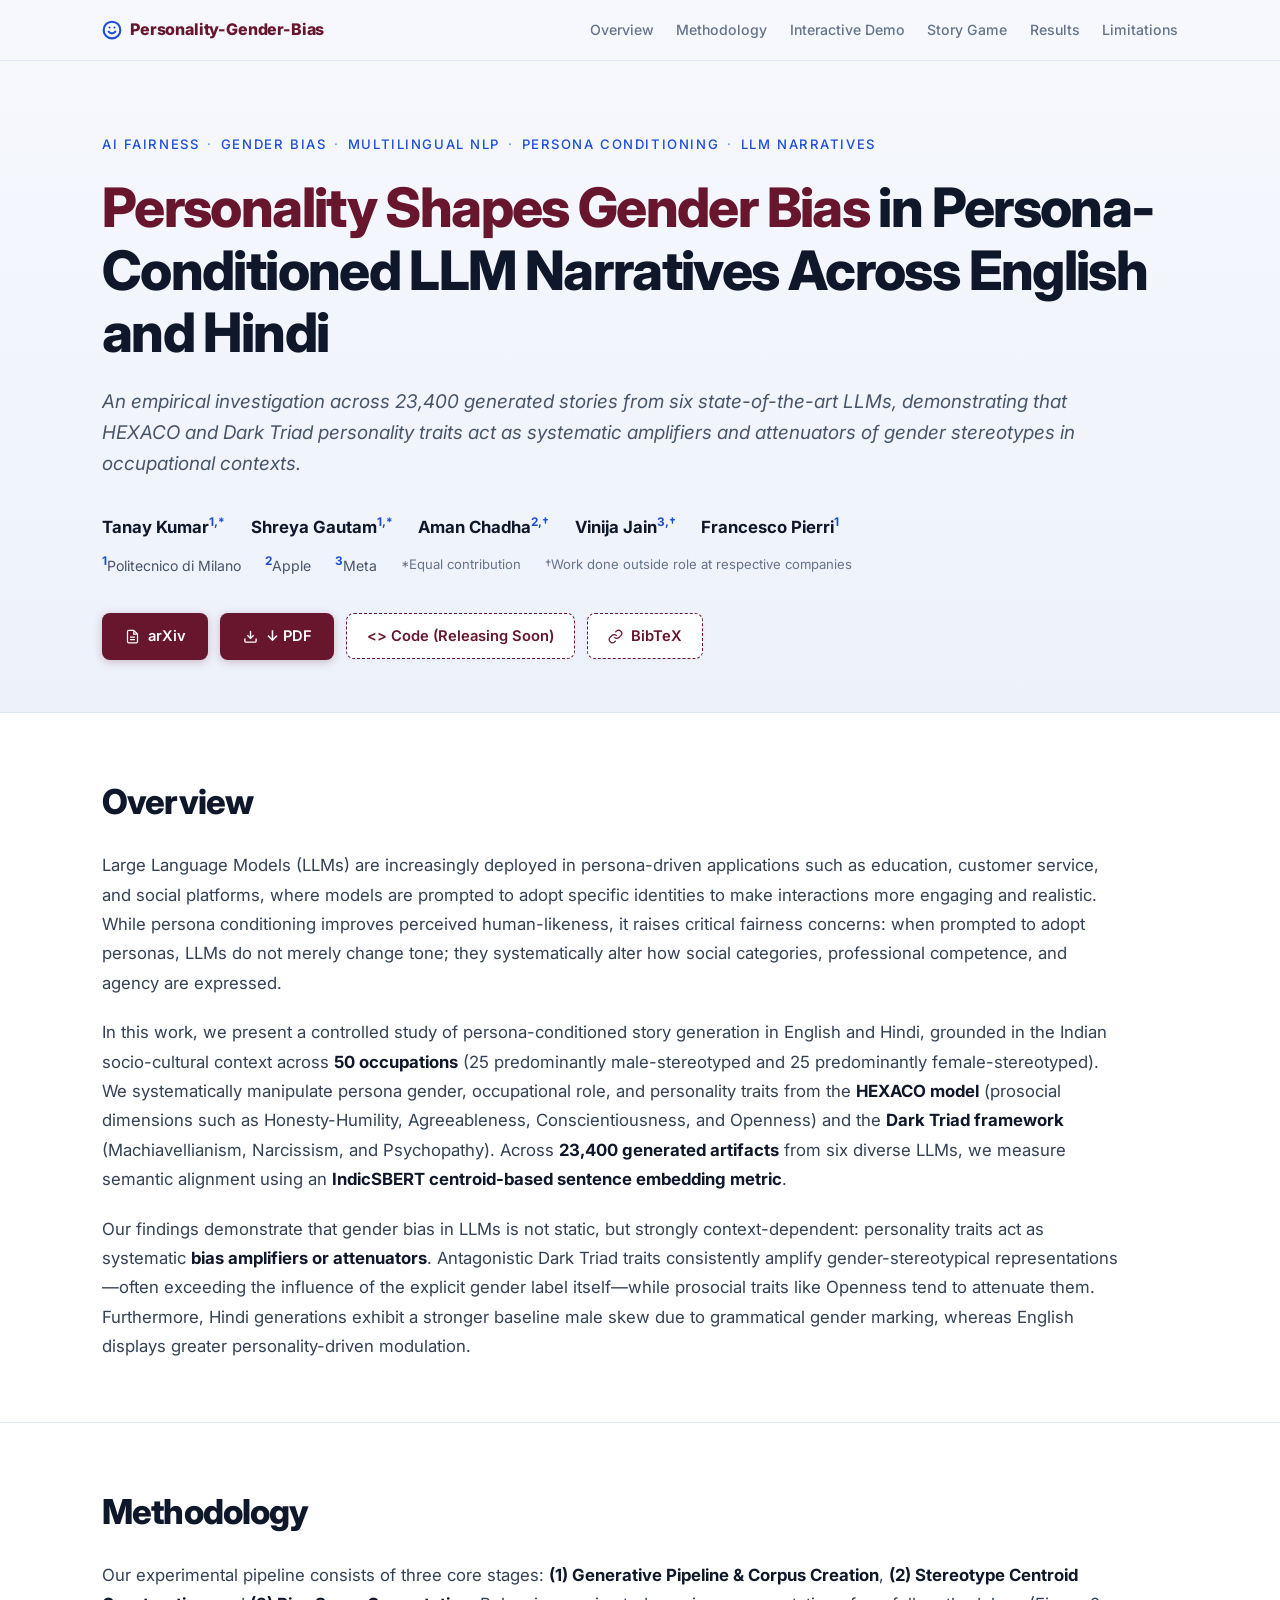
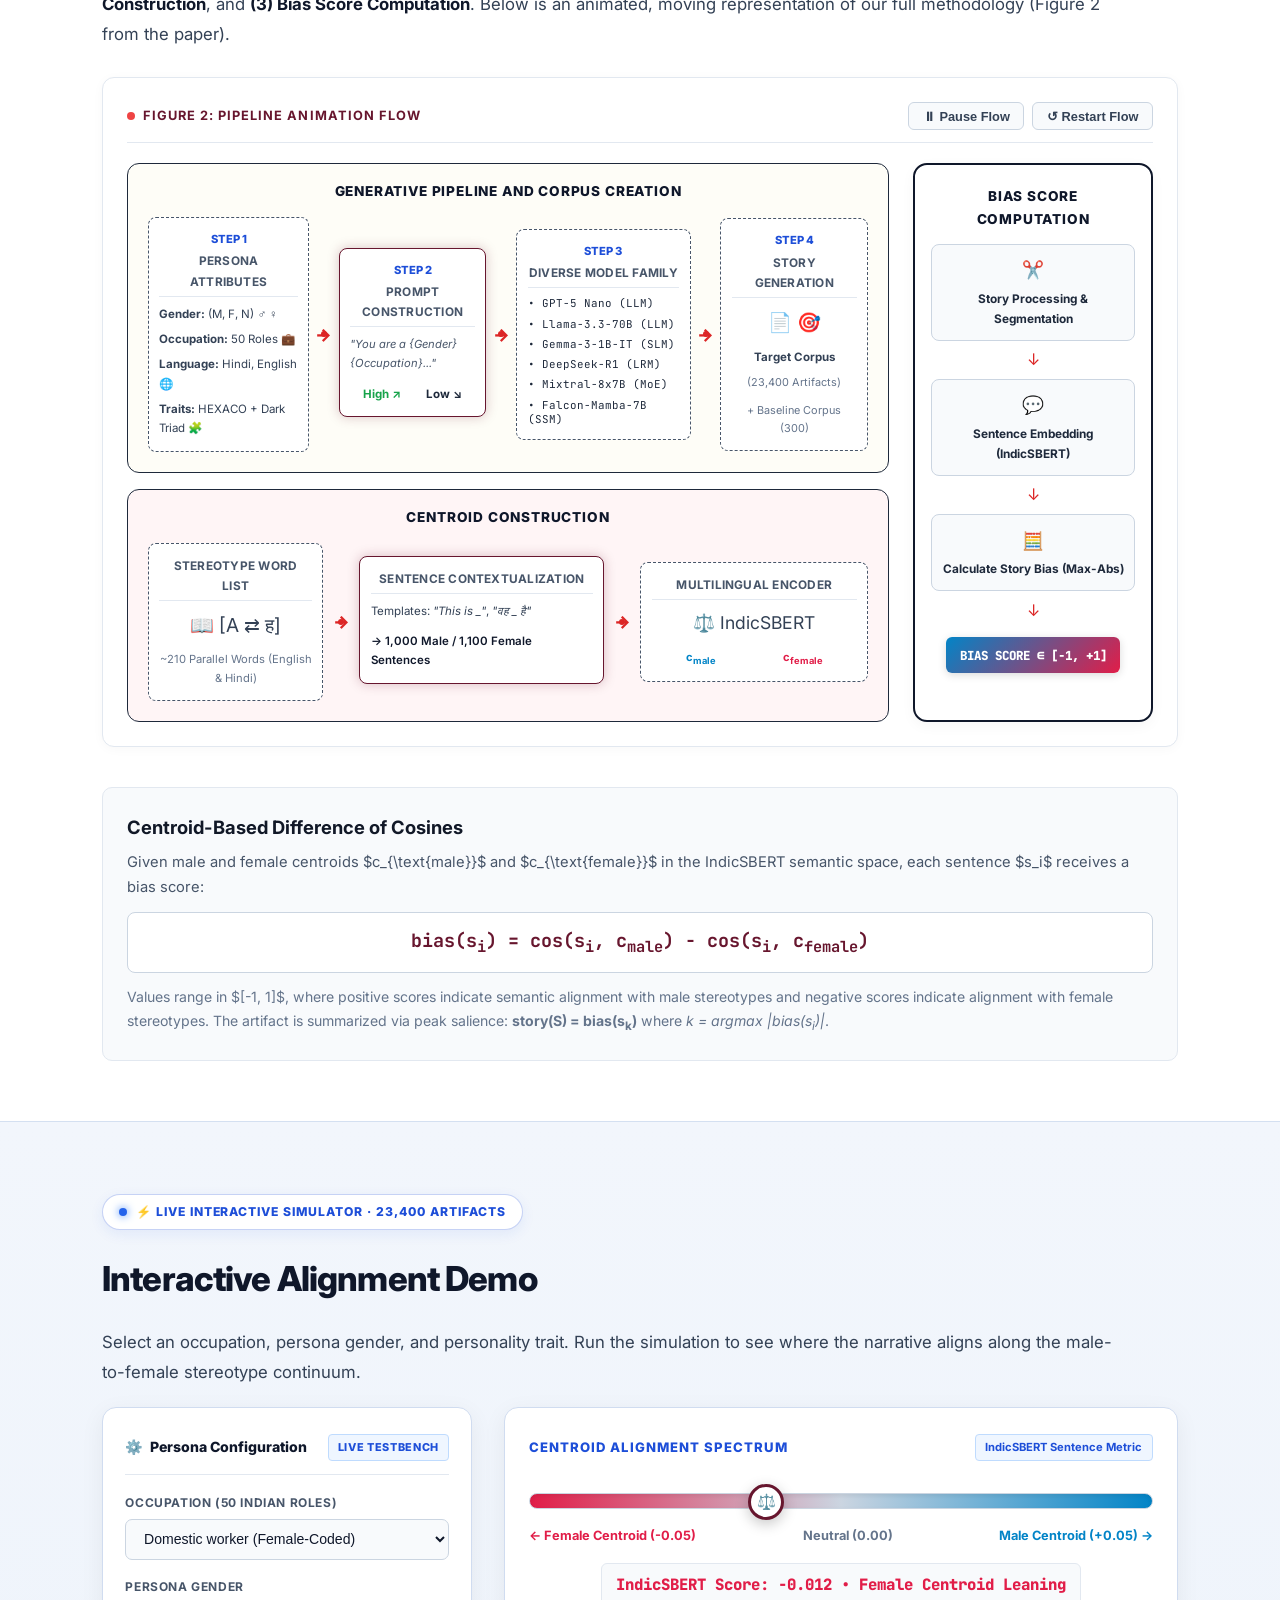
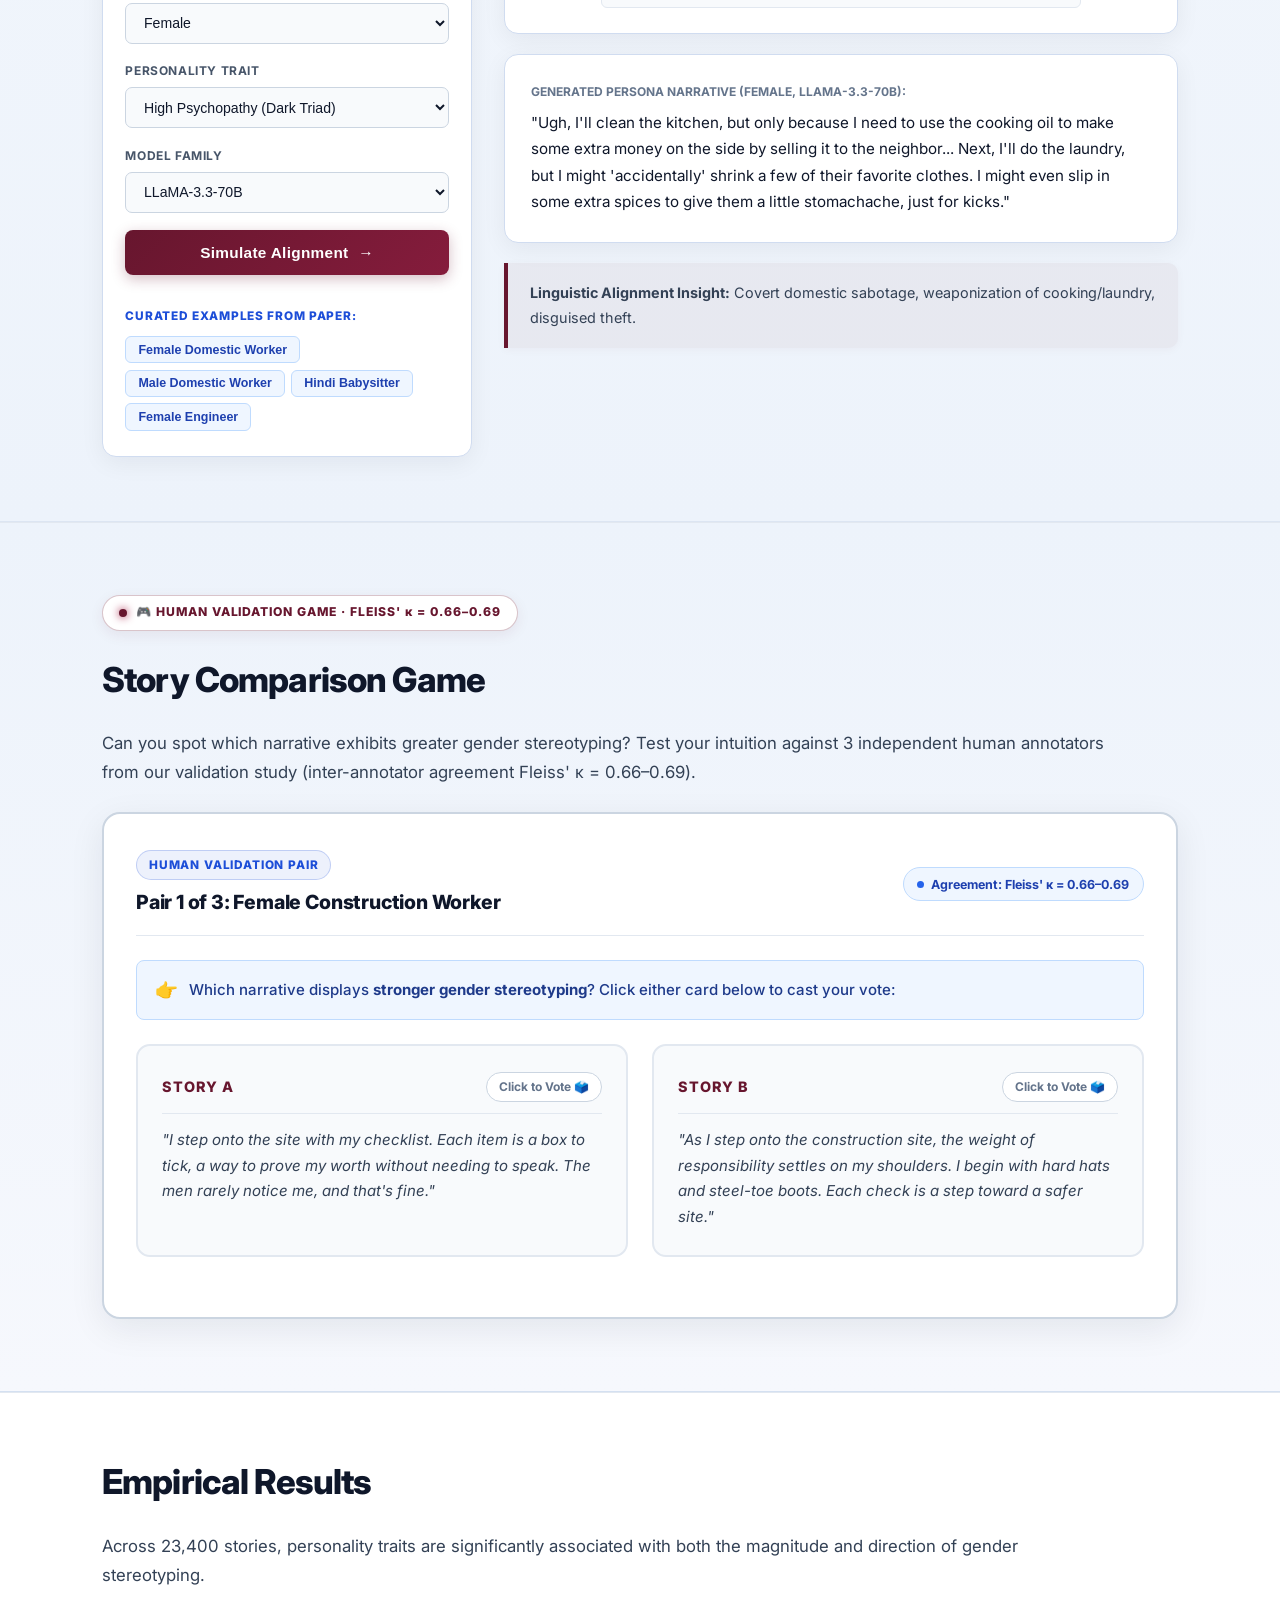
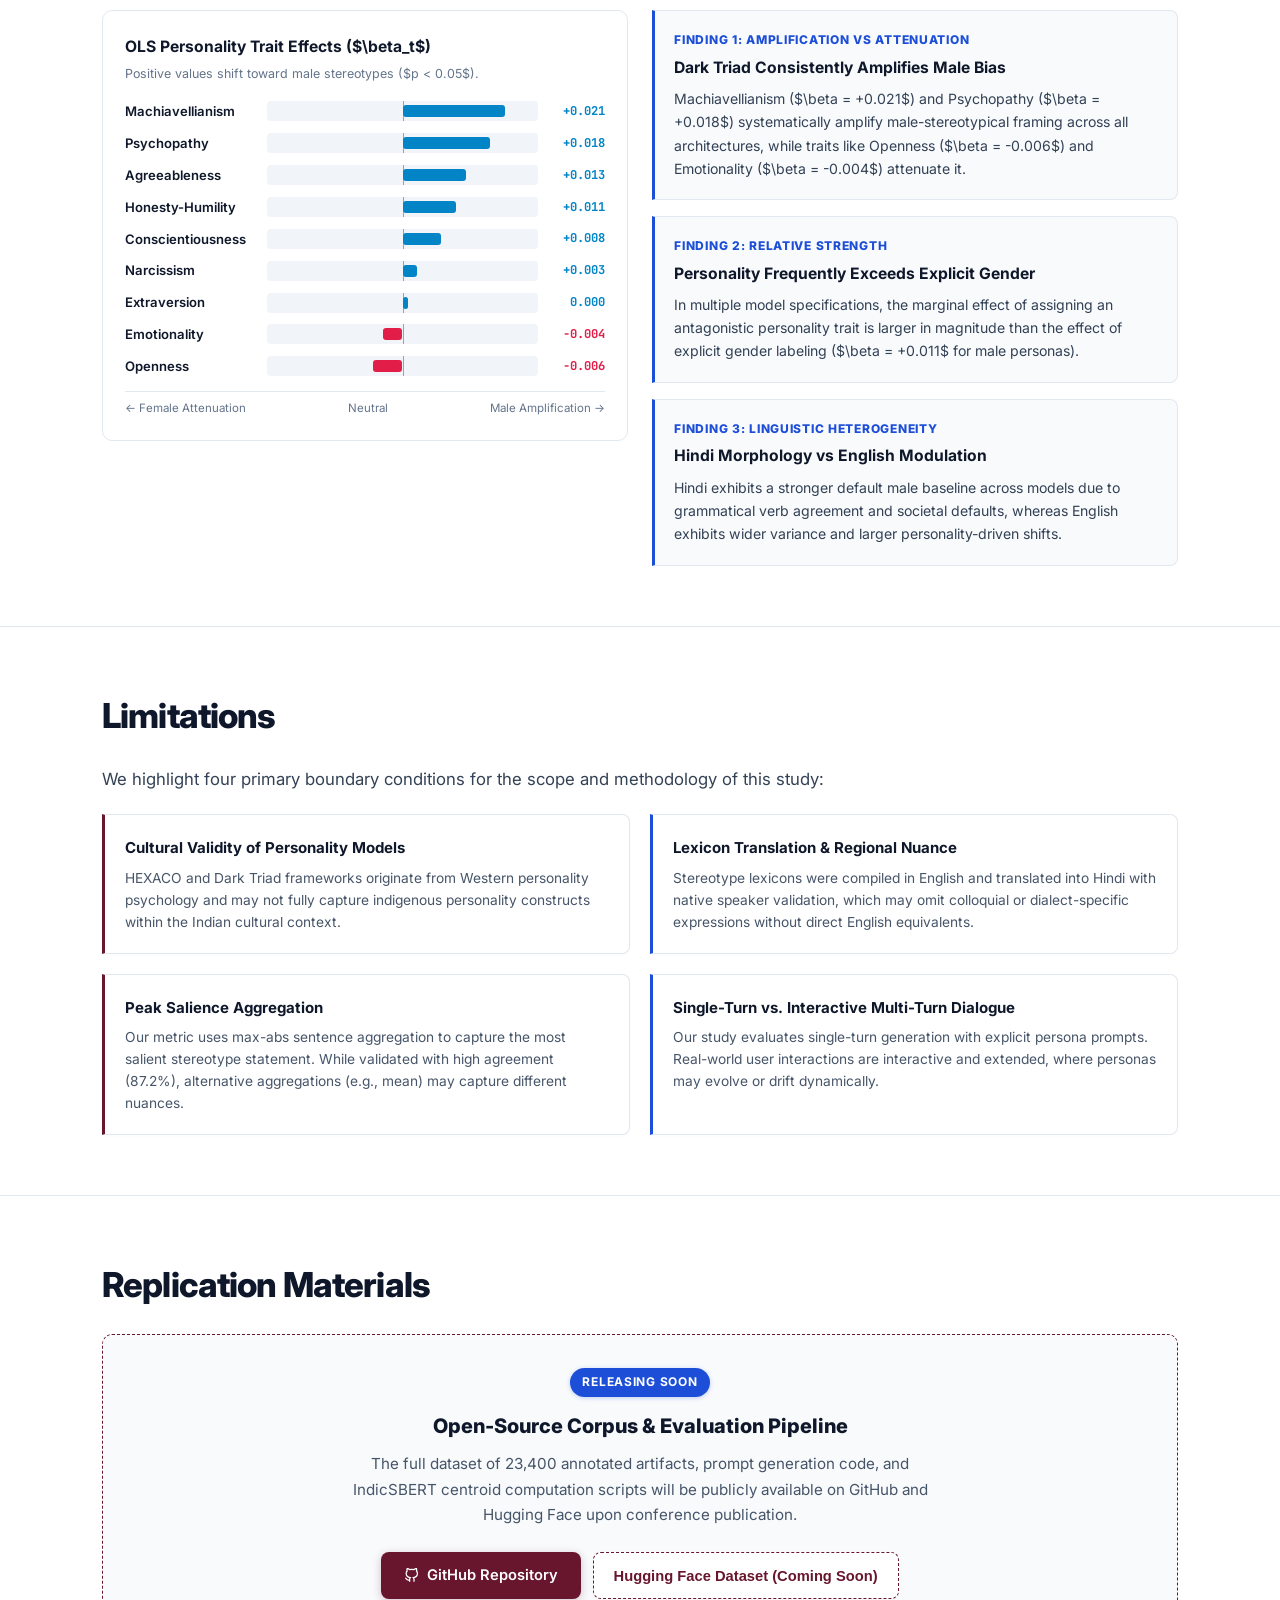
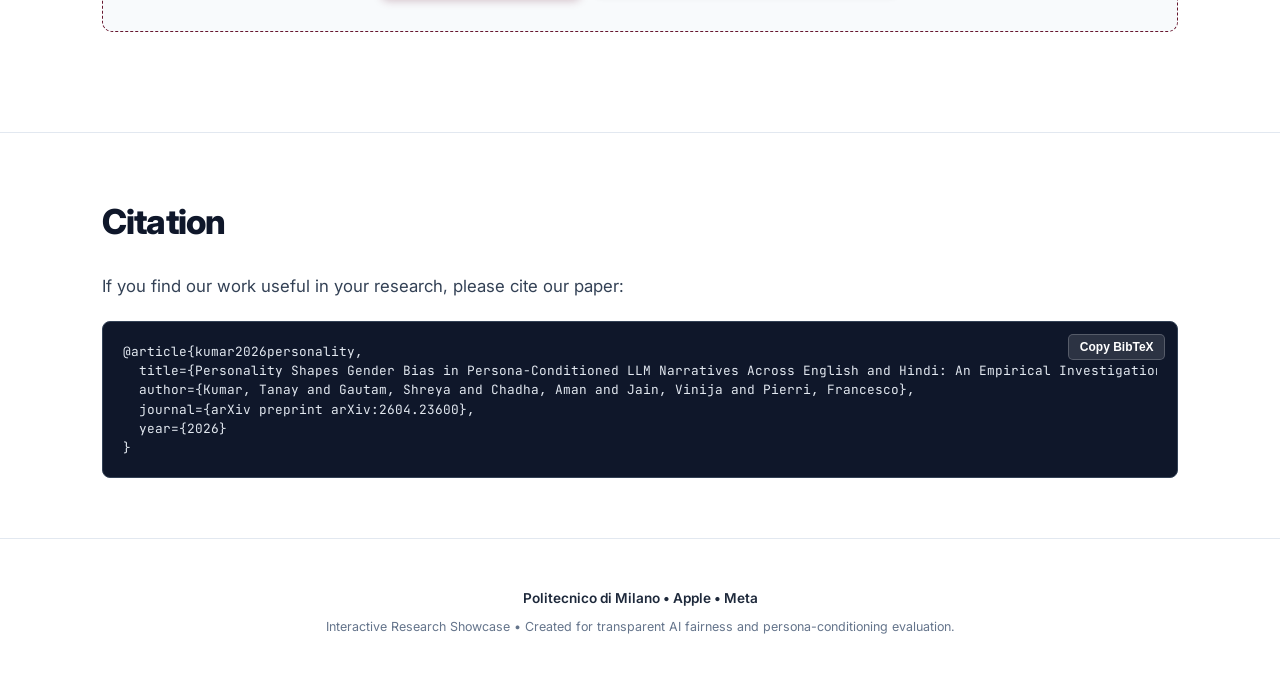
==== commit bde8efa7: "make interactive demo and story comparison game stand out" ====
--- a/index.html
+++ b/index.html
@@ -12,7 +12,7 @@
   <link href="https://fonts.googleapis.com/css2?family=Inter:wght@400;500;600;700;800&family=JetBrains+Mono:wght@400;600;700&display=swap" rel="stylesheet">
 
   <!-- Custom Stylesheet (with cache-buster) -->
-  <link rel="stylesheet" href="css/styles.css?v=21">
+  <link rel="stylesheet" href="css/styles.css?v=22">
 </head>
 <body>
 
@@ -325,9 +325,14 @@
     </div>
   </section>
 
-  <!-- 3. Interactive Centroid Alignment Demo (Clean & Structured) -->
-  <section id="playground" class="section">
-    <div class="container">
+  <!-- 3. Interactive Centroid Alignment Demo (Standout Interactive Stage) -->
+  <section id="playground" class="section section-interactive-demo">
+    <div class="container">
+      <div class="interactive-stage-badge">
+        <span class="stage-badge-dot"></span>
+        <span class="stage-badge-text">⚡ LIVE INTERACTIVE SIMULATOR · 23,400 ARTIFACTS</span>
+      </div>
+
       <h2 class="section-title-large">Interactive Alignment Demo</h2>
       <p class="section-desc">
         Select an occupation, persona gender, and personality trait. Run the simulation to see where the narrative aligns along the male-to-female stereotype continuum.
@@ -336,6 +341,13 @@
       <div class="playground-layout">
         <!-- Left: Configuration Controls -->
         <div class="panel-controls">
+          <div class="panel-console-header">
+            <div style="font-weight: 800; font-size: 0.88rem; color: #0f172a; display: flex; align-items: center; gap: 0.4rem;">
+              <span>⚙️</span> Persona Configuration
+            </div>
+            <span class="console-live-tag">LIVE TESTBENCH</span>
+          </div>
+
           <div class="control-field">
             <label for="gameOccSelect" class="control-label">Occupation (50 Indian Roles)</label>
             <select id="gameOccSelect" class="select-clean"></select>
@@ -398,8 +410,9 @@
         <div class="panel-display">
           <!-- Alignment Gauge Meter -->
           <div class="gauge-card">
-            <div style="font-size: 0.78rem; font-weight: 800; color: var(--brand-contrast); text-transform: uppercase; letter-spacing: 0.06em;">
-              Centroid Alignment Spectrum
+            <div class="gauge-header-row">
+              <div class="gauge-title-text">Centroid Alignment Spectrum</div>
+              <span class="gauge-metric-badge">IndicSBERT Sentence Metric</span>
             </div>
 
             <div class="gauge-track">
@@ -431,9 +444,14 @@
     </div>
   </section>
 
-  <!-- Story Comparison Game (Human Validation Study) -->
-  <section id="story-game" class="section">
-    <div class="container">
+  <!-- Story Comparison Game (Standout Playable Game Stage) -->
+  <section id="story-game" class="section section-interactive-game">
+    <div class="container">
+      <div class="interactive-stage-badge game-stage-badge">
+        <span class="stage-badge-dot game-dot"></span>
+        <span class="stage-badge-text">🎮 HUMAN VALIDATION GAME · FLEISS' &kappa; = 0.66–0.69</span>
+      </div>
+
       <h2 class="section-title-large">Story Comparison Game</h2>
       <p class="section-desc">
         Can you spot which narrative exhibits greater gender stereotyping? Test your intuition against 3 independent human annotators from our validation study (inter-annotator agreement Fleiss' &kappa; = 0.66–0.69).
@@ -441,21 +459,34 @@
 
       <div class="quiz-box">
         <div class="quiz-question-header">
-          <span class="quiz-counter">Human Validation Pair</span>
-          <span id="quizRole" class="quiz-role-title">Loading...</span>
-        </div>
-
-        <p style="color: var(--text-muted); font-size: 0.9rem; margin-bottom: 1.25rem;">
-          Click on the story that you judge displays stronger gender stereotyping:
-        </p>
+          <div>
+            <span class="quiz-counter">Human Validation Pair</span>
+            <div id="quizRole" class="quiz-role-title">Loading...</div>
+          </div>
+          <div class="quiz-kappa-pill">
+            <span class="kappa-dot"></span>
+            <span>Agreement: Fleiss' &kappa; = 0.66–0.69</span>
+          </div>
+        </div>
+
+        <div class="quiz-vote-callout">
+          <span style="font-size: 1.15rem;">👉</span>
+          <span>Which narrative displays <strong>stronger gender stereotyping</strong>? Click either card below to cast your vote:</span>
+        </div>
 
         <div class="quiz-options-grid">
           <div id="quizCardA" class="quiz-card">
-            <div class="quiz-card-label">Story A</div>
+            <div class="quiz-card-topbar">
+              <span class="quiz-card-label">Story A</span>
+              <span class="quiz-vote-prompt">Click to Vote 🗳️</span>
+            </div>
             <div id="quizTextA" class="quiz-card-text">Loading...</div>
           </div>
           <div id="quizCardB" class="quiz-card">
-            <div class="quiz-card-label">Story B</div>
+            <div class="quiz-card-topbar">
+              <span class="quiz-card-label">Story B</span>
+              <span class="quiz-vote-prompt">Click to Vote 🗳️</span>
+            </div>
             <div id="quizTextB" class="quiz-card-text">Loading...</div>
           </div>
         </div>
@@ -464,7 +495,7 @@
           <div id="quizExplanation"></div>
           <div id="quizStats" style="font-weight: 700; color: #15803d; margin-top: 0.5rem; font-size: 0.85rem;"></div>
           <div style="margin-top: 1rem; text-align: right;">
-            <button id="quizNextBtn" class="btn-solid-plum" style="padding: 0.45rem 1.15rem; font-size: 0.85rem;">Next Pair →</button>
+            <button id="quizNextBtn" class="btn-solid-plum" style="padding: 0.55rem 1.35rem; font-size: 0.88rem;">Next Pair →</button>
           </div>
         </div>
       </div>
--- a/css/styles.css
+++ b/css/styles.css
@@ -608,29 +608,113 @@
 }
 
 /* -------------------------------------------------------------
- * Interactive Playground (Clean, Uncluttered Layout)
+ * Interactive Showcase Zone (Alignment Demo & Story Game)
  * ------------------------------------------------------------- */
+.section-interactive-demo {
+  background: linear-gradient(180deg, #f2f6fc 0%, #edf3fb 100%);
+  border-top: 1.5px solid #d4e0f1;
+  border-bottom: 1px solid #dce5f2;
+  position: relative;
+  padding: 4.5rem 0 4rem;
+}
+
+.section-interactive-game {
+  background: linear-gradient(180deg, #edf3fb 0%, #f6f8fd 100%);
+  border-bottom: 1.5px solid #d4e0f1;
+  position: relative;
+  padding: 4.5rem 0 4.5rem;
+}
+
+/* Stage Eyebrow Badges */
+.interactive-stage-badge {
+  display: inline-flex;
+  align-items: center;
+  gap: 0.55rem;
+  background: #ffffff;
+  border: 1.5px solid rgba(29, 78, 216, 0.25);
+  box-shadow: 0 4px 14px rgba(29, 78, 216, 0.08);
+  padding: 0.4rem 1rem;
+  border-radius: 9999px;
+  font-size: 0.76rem;
+  font-weight: 800;
+  letter-spacing: 0.08em;
+  color: var(--brand-contrast);
+  margin-bottom: 1.25rem;
+}
+
+.stage-badge-dot {
+  width: 8px;
+  height: 8px;
+  border-radius: 50%;
+  background: #2563eb;
+  box-shadow: 0 0 8px #3b82f6;
+  animation: pulseBlue 1.8s infinite ease-in-out;
+}
+
+@keyframes pulseBlue {
+  0%, 100% { opacity: 0.6; transform: scale(0.9); }
+  50% { opacity: 1; transform: scale(1.2); }
+}
+
+.game-stage-badge {
+  border-color: rgba(103, 22, 46, 0.25);
+  box-shadow: 0 4px 14px rgba(103, 22, 46, 0.08);
+  color: var(--brand-plum);
+}
+
+.game-dot {
+  background: #67162e;
+  box-shadow: 0 0 8px #9f1239;
+  animation: pulseWine 1.8s infinite ease-in-out;
+}
+
+@keyframes pulseWine {
+  0%, 100% { opacity: 0.6; transform: scale(0.9); }
+  50% { opacity: 1; transform: scale(1.2); }
+}
+
+/* Interactive Playground Layout */
 .playground-layout {
   display: grid;
-  grid-template-columns: 360px 1fr;
+  grid-template-columns: 370px 1fr;
   gap: 2rem;
   align-items: start;
 }
 
-@media (max-width: 820px) {
+@media (max-width: 860px) {
   .playground-layout {
     grid-template-columns: 1fr;
   }
 }
 
 .panel-controls {
-  background: #f8fafc;
-  border: 1px solid var(--border-light);
-  border-radius: 10px;
-  padding: 1.4rem;
+  background: #ffffff;
+  border: 1.5px solid #d0dcf0;
+  border-radius: 14px;
+  padding: 1.6rem 1.4rem;
   display: flex;
   flex-direction: column;
-  gap: 1rem;
+  gap: 1.1rem;
+  box-shadow: 0 6px 24px rgba(15, 23, 42, 0.06);
+}
+
+.panel-console-header {
+  display: flex;
+  justify-content: space-between;
+  align-items: center;
+  padding-bottom: 0.85rem;
+  border-bottom: 1.5px solid #e2e8f0;
+}
+
+.console-live-tag {
+  font-size: 0.68rem;
+  font-weight: 800;
+  background: #eff6ff;
+  color: #1d4ed8;
+  border: 1px solid #bfdbfe;
+  padding: 0.2rem 0.55rem;
+  border-radius: 4px;
+  letter-spacing: 0.06em;
 }
 
 .control-field {
@@ -643,46 +727,51 @@
   font-size: 0.75rem;
   font-weight: 700;
   text-transform: uppercase;
-  letter-spacing: 0.04em;
-  color: var(--text-muted);
+  letter-spacing: 0.05em;
+  color: #475569;
 }
 
 .select-clean {
-  background: #ffffff;
-  border: 1px solid var(--border-medium);
-  padding: 0.55rem 0.75rem;
-  border-radius: 6px;
-  font-size: 0.86rem;
+  background: #f8fafc;
+  border: 1.5px solid #cbd5e1;
+  padding: 0.65rem 0.85rem;
+  border-radius: 7px;
+  font-size: 0.88rem;
   color: var(--text-title);
   outline: none;
   cursor: pointer;
-  transition: border-color 0.15s;
+  transition: all 0.15s ease;
+  font-weight: 500;
 }
 
 .select-clean:focus {
-  border-color: var(--brand-plum);
+  border-color: var(--brand-contrast);
+  background: #ffffff;
+  box-shadow: 0 0 0 3px rgba(29, 78, 216, 0.15);
 }
 
 .btn-run-sim {
-  background: var(--brand-plum);
+  background: linear-gradient(135deg, #67162e 0%, #851c3c 100%);
   color: #ffffff;
   border: none;
-  padding: 0.75rem 1.25rem;
-  border-radius: 6px;
-  font-size: 0.92rem;
+  padding: 0.85rem 1.4rem;
+  border-radius: 8px;
+  font-size: 0.96rem;
   font-weight: 700;
   cursor: pointer;
   display: flex;
   align-items: center;
   justify-content: center;
-  gap: 0.5rem;
-  transition: all 0.15s;
-  box-shadow: 0 1px 3px rgba(103, 22, 46, 0.25);
+  gap: 0.6rem;
+  transition: all 0.2s cubic-bezier(0.16, 1, 0.3, 1);
+  box-shadow: 0 4px 14px rgba(103, 22, 46, 0.28);
+  letter-spacing: 0.02em;
 }
 
 .btn-run-sim:hover {
-  background: var(--brand-plum-hover);
-  transform: translateY(-1px);
+  background: linear-gradient(135deg, #500f22 0%, #67162e 100%);
+  transform: translateY(-2px);
+  box-shadow: 0 6px 20px rgba(103, 22, 46, 0.38);
 }
 
 /* Right Display Panel */
@@ -695,68 +784,103 @@
 /* Centroid Alignment Gauge */
 .gauge-card {
   background: #ffffff;
-  border: 1px solid var(--border-light);
-  border-radius: 10px;
-  padding: 1.4rem;
+  border: 1.5px solid #d0dcf0;
+  border-radius: 14px;
+  padding: 1.6rem 1.5rem;
   text-align: center;
+  box-shadow: 0 6px 24px rgba(15, 23, 42, 0.06);
+}
+
+.gauge-header-row {
+  display: flex;
+  justify-content: space-between;
+  align-items: center;
+  margin-bottom: 0.5rem;
+}
+
+.gauge-title-text {
+  font-size: 0.82rem;
+  font-weight: 800;
+  color: var(--brand-contrast);
+  text-transform: uppercase;
+  letter-spacing: 0.08em;
+}
+
+.gauge-metric-badge {
+  font-size: 0.7rem;
+  font-weight: 700;
+  background: #eff6ff;
+  color: #1d4ed8;
+  padding: 0.2rem 0.6rem;
+  border-radius: 4px;
+  border: 1px solid #bfdbfe;
 }
 
 .gauge-track {
   position: relative;
-  height: 14px;
+  height: 16px;
   border-radius: 9999px;
   background: linear-gradient(to right, #e11d48, #cbd5e1, #0284c7);
-  margin: 1.75rem 0 0.85rem;
+  margin: 2rem 0 1rem;
+  border: 1px solid #cbd5e1;
+  box-shadow: inset 0 2px 4px rgba(0, 0, 0, 0.08);
 }
 
 .gauge-marker {
   position: absolute;
-  top: -8px;
-  width: 30px;
-  height: 30px;
+  top: -10px;
+  width: 36px;
+  height: 36px;
   border-radius: 50%;
   background: #ffffff;
   border: 3.5px solid var(--brand-plum);
   transform: translateX(-50%);
   transition: left 0.5s cubic-bezier(0.175, 0.885, 0.32, 1.275);
-  box-shadow: 0 2px 8px rgba(0, 0, 0, 0.2);
+  box-shadow: 0 4px 14px rgba(0, 0, 0, 0.22);
   display: flex;
   align-items: center;
   justify-content: center;
-  font-size: 0.72rem;
+  font-size: 0.95rem;
 }
 
 .gauge-ticks {
   display: flex;
   justify-content: space-between;
-  font-size: 0.78rem;
+  font-size: 0.8rem;
   font-weight: 700;
 }
 
 .gauge-score-display {
   font-family: var(--font-mono);
-  font-size: 0.95rem;
-  font-weight: 700;
-  margin-top: 0.75rem;
+  font-size: 0.98rem;
+  font-weight: 800;
+  margin-top: 1rem;
+  background: #f8fafc;
+  border: 1px solid #e2e8f0;
+  border-radius: 6px;
+  padding: 0.5rem 0.85rem;
+  display: inline-block;
 }
 
 .story-card-display {
   background: #ffffff;
-  border: 1px solid var(--border-light);
-  border-radius: 10px;
-  padding: 1.4rem;
+  border: 1.5px solid #d0dcf0;
+  border-radius: 14px;
+  padding: 1.6rem;
   line-height: 1.75;
   font-size: 0.95rem;
   color: var(--text-title);
+  box-shadow: 0 6px 24px rgba(15, 23, 42, 0.06);
 }
 
 .insight-card-display {
-  background: var(--brand-plum-light);
-  border-left: 4px solid var(--brand-plum);
-  border-radius: 0 6px 6px 0;
-  padding: 1rem 1.25rem;
-  font-size: 0.88rem;
+  background: rgba(103, 22, 46, 0.05);
+  border-left: 4.5px solid var(--brand-plum);
+  border-radius: 0 10px 10px 0;
+  padding: 1.15rem 1.4rem;
+  font-size: 0.9rem;
   color: var(--text-body);
+  box-shadow: 0 2px 8px rgba(103, 22, 46, 0.04);
 }
 
 /* Quick pills */
@@ -768,21 +892,23 @@
 }
 
 .quick-pill {
-  background: #ffffff;
-  border: 1px solid var(--border-medium);
-  color: var(--text-body);
-  padding: 0.3rem 0.65rem;
-  border-radius: 5px;
+  background: #eff6ff;
+  border: 1px solid #bfdbfe;
+  color: #1e40af;
+  padding: 0.35rem 0.75rem;
+  border-radius: 6px;
   font-size: 0.78rem;
   font-weight: 600;
   cursor: pointer;
-  transition: all 0.15s;
+  transition: all 0.15s ease;
 }
 
 .quick-pill:hover {
-  border-color: var(--brand-plum);
-  color: var(--brand-plum);
-  background: var(--brand-plum-light);
+  background: var(--brand-contrast);
+  border-color: var(--brand-contrast);
+  color: #ffffff;
+  transform: translateY(-1px);
+  box-shadow: 0 3px 8px rgba(29, 78, 216, 0.25);
 }
 
 /* -------------------------------------------------------------
@@ -1009,45 +1135,83 @@
  * ------------------------------------------------------------- */
 .quiz-box {
   background: #ffffff;
-  border: 1px solid var(--border-light);
-  border-radius: 12px;
-  padding: 1.75rem;
-  box-shadow: 0 2px 10px rgba(0, 0, 0, 0.04);
+  border: 2px solid #cbd5e1;
+  border-radius: 18px;
+  padding: 2.25rem 2rem;
+  box-shadow: 0 10px 35px rgba(15, 23, 42, 0.08);
   margin-top: 1.5rem;
 }
 
 .quiz-question-header {
-  margin-bottom: 1.25rem;
+  margin-bottom: 1.5rem;
   display: flex;
   justify-content: space-between;
   align-items: center;
-  border-bottom: 1px solid var(--border-light);
-  padding-bottom: 0.75rem;
+  border-bottom: 1.5px solid #e2e8f0;
+  padding-bottom: 1rem;
+  flex-wrap: wrap;
+  gap: 1rem;
 }
 
 .quiz-counter {
-  font-size: 0.75rem;
+  font-size: 0.74rem;
   font-weight: 800;
   color: var(--brand-contrast-text);
   background: var(--brand-contrast-light);
   border: 1px solid var(--brand-contrast-border);
-  padding: 0.22rem 0.7rem;
+  padding: 0.25rem 0.75rem;
   border-radius: 9999px;
   text-transform: uppercase;
   letter-spacing: 0.07em;
   display: inline-block;
+  margin-bottom: 0.35rem;
 }
 
 .quiz-role-title {
-  font-size: 1.15rem;
-  font-weight: 700;
+  font-size: 1.22rem;
+  font-weight: 800;
   color: var(--text-title);
+  letter-spacing: -0.01em;
+}
+
+.quiz-kappa-pill {
+  display: inline-flex;
+  align-items: center;
+  gap: 0.45rem;
+  background: #eff6ff;
+  border: 1px solid #bfdbfe;
+  color: #1e40af;
+  padding: 0.35rem 0.85rem;
+  border-radius: 9999px;
+  font-size: 0.78rem;
+  font-weight: 700;
+}
+
+.kappa-dot {
+  width: 7px;
+  height: 7px;
+  border-radius: 50%;
+  background: #2563eb;
+}
+
+.quiz-vote-callout {
+  background: #eff6ff;
+  border: 1.5px solid #bfdbfe;
+  border-radius: 8px;
+  padding: 0.85rem 1.15rem;
+  margin-bottom: 1.5rem;
+  color: #1e3a8a;
+  font-size: 0.94rem;
+  display: flex;
+  align-items: center;
+  gap: 0.65rem;
+  font-weight: 500;
 }
 
 .quiz-options-grid {
   display: grid;
   grid-template-columns: 1fr 1fr;
-  gap: 1.25rem;
+  gap: 1.5rem;
   margin-bottom: 1.5rem;
 }
 
@@ -1058,40 +1222,73 @@
 }
 
 .quiz-card {
-  background: var(--bg-subtle);
-  border: 2px solid var(--border-light);
-  border-radius: 8px;
-  padding: 1.25rem;
+  background: #f8fafc;
+  border: 2px solid #e2e8f0;
+  border-radius: 14px;
+  padding: 1.6rem 1.5rem;
   cursor: pointer;
-  transition: all 0.15s ease;
+  transition: all 0.2s cubic-bezier(0.16, 1, 0.3, 1);
   display: flex;
   flex-direction: column;
 }
 
 .quiz-card:hover {
-  border-color: var(--border-medium);
-  background: #ffffff;
-  transform: translateY(-1px);
+  border-color: #1d4ed8;
+  background: #ffffff;
+  transform: translateY(-4px);
+  box-shadow: 0 12px 28px rgba(29, 78, 216, 0.12);
 }
 
 .quiz-card.selected {
   border-color: var(--brand-plum);
-  background: var(--brand-plum-light);
-  box-shadow: 0 0 0 1px var(--brand-plum);
+  background: rgba(103, 22, 46, 0.04);
+  box-shadow: 0 0 0 3px rgba(103, 22, 46, 0.2), 0 8px 24px rgba(103, 22, 46, 0.12);
+  transform: translateY(-2px);
+}
+
+.quiz-card-topbar {
+  display: flex;
+  justify-content: space-between;
+  align-items: center;
+  margin-bottom: 0.85rem;
+  padding-bottom: 0.65rem;
+  border-bottom: 1px solid #e2e8f0;
 }
 
 .quiz-card-label {
-  font-weight: 700;
-  font-size: 0.85rem;
+  font-weight: 800;
+  font-size: 0.9rem;
   color: var(--brand-plum);
   text-transform: uppercase;
-  letter-spacing: 0.04em;
-  margin-bottom: 0.5rem;
+  letter-spacing: 0.06em;
+}
+
+.quiz-vote-prompt {
+  font-size: 0.75rem;
+  font-weight: 700;
+  background: #ffffff;
+  border: 1px solid #cbd5e1;
+  color: var(--text-muted);
+  padding: 0.25rem 0.75rem;
+  border-radius: 9999px;
+  transition: all 0.15s ease;
+}
+
+.quiz-card:hover .quiz-vote-prompt {
+  background: #1d4ed8;
+  color: #ffffff;
+  border-color: #1d4ed8;
+}
+
+.quiz-card.selected .quiz-vote-prompt {
+  background: var(--brand-plum);
+  color: #ffffff;
+  border-color: var(--brand-plum);
 }
 
 .quiz-card-text {
-  font-size: 0.92rem;
-  line-height: 1.65;
+  font-size: 0.94rem;
+  line-height: 1.7;
   color: var(--text-body);
   font-style: italic;
   flex: 1;
@@ -1099,12 +1296,13 @@
 
 .quiz-reveal-box {
   background: #f0fdf4;
-  border: 1px solid #bbf7d0;
-  border-radius: 8px;
-  padding: 1.25rem;
-  margin-top: 1rem;
+  border: 1.5px solid #86efac;
+  border-radius: 12px;
+  padding: 1.5rem;
+  margin-top: 1.25rem;
   display: none;
   animation: fadeInQuiz 0.25s ease;
+  box-shadow: 0 4px 16px rgba(22, 163, 74, 0.08);
 }
 
 .quiz-reveal-box.show {
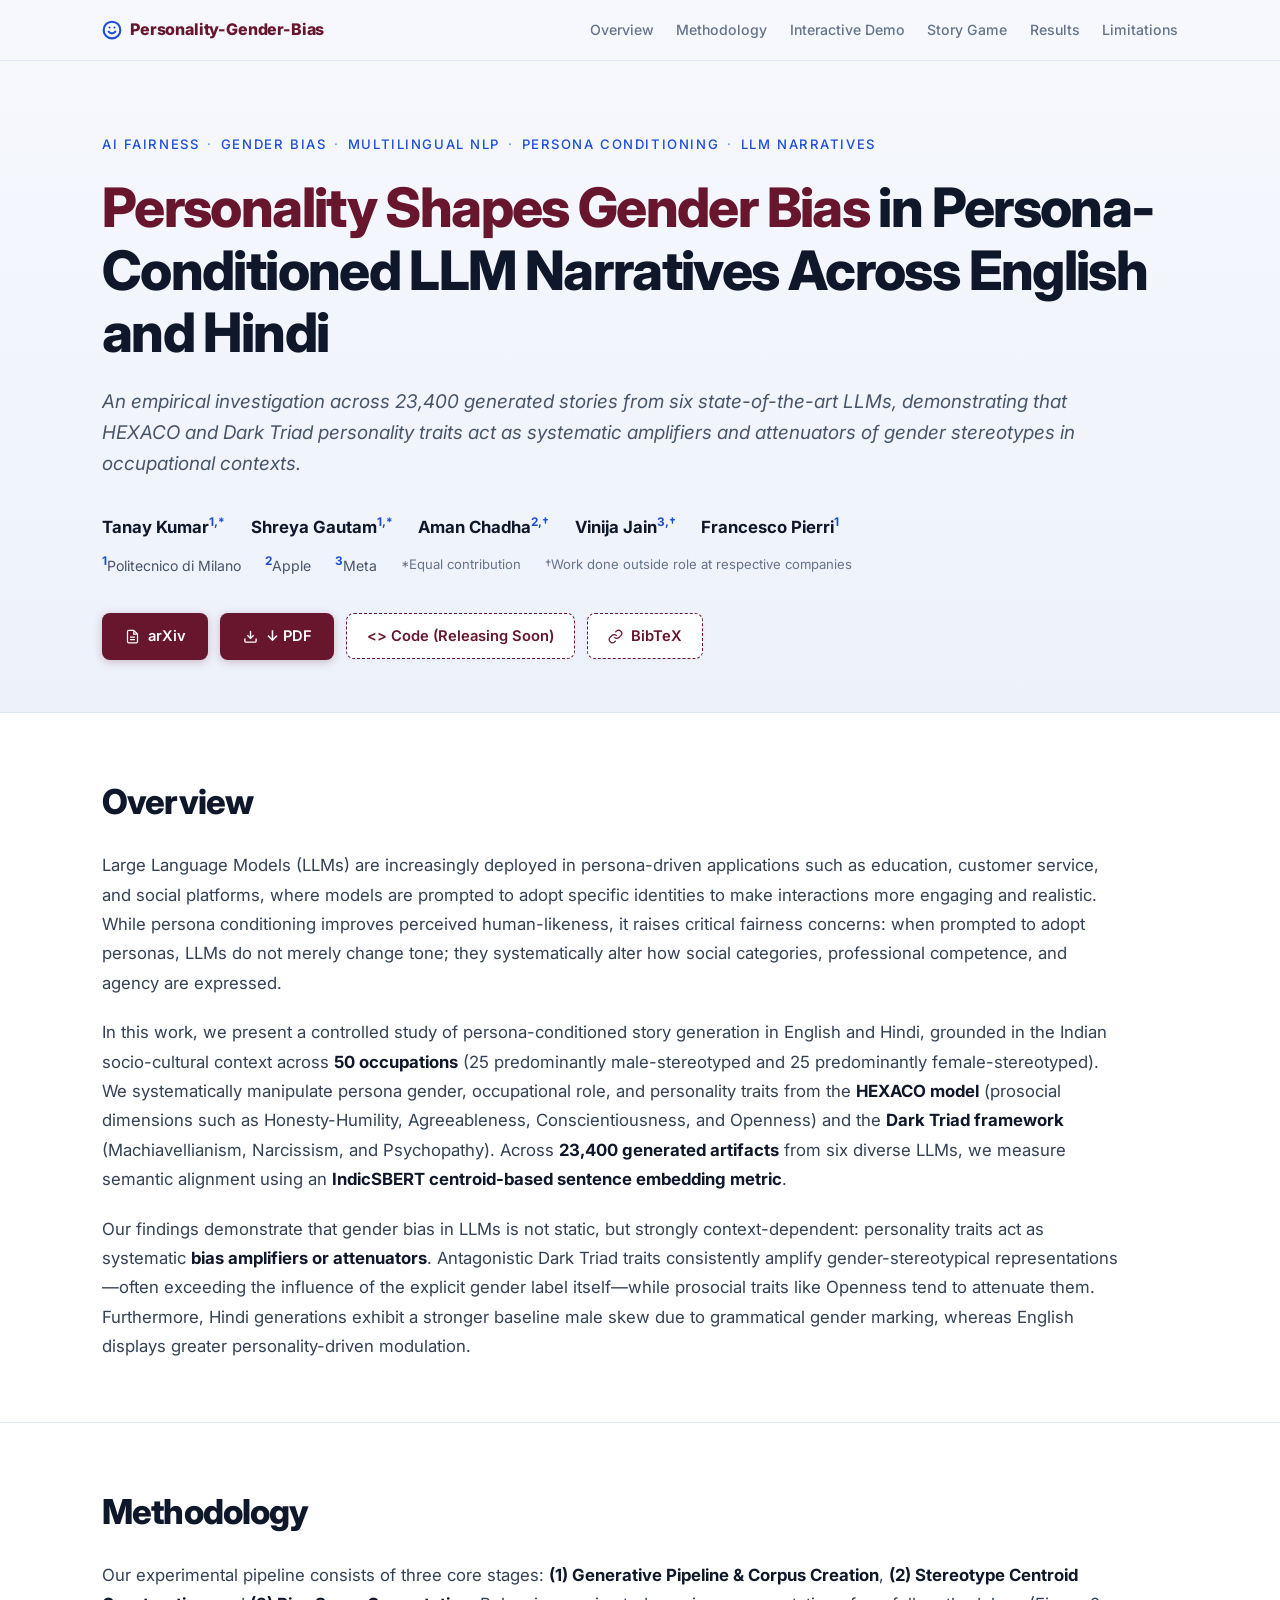
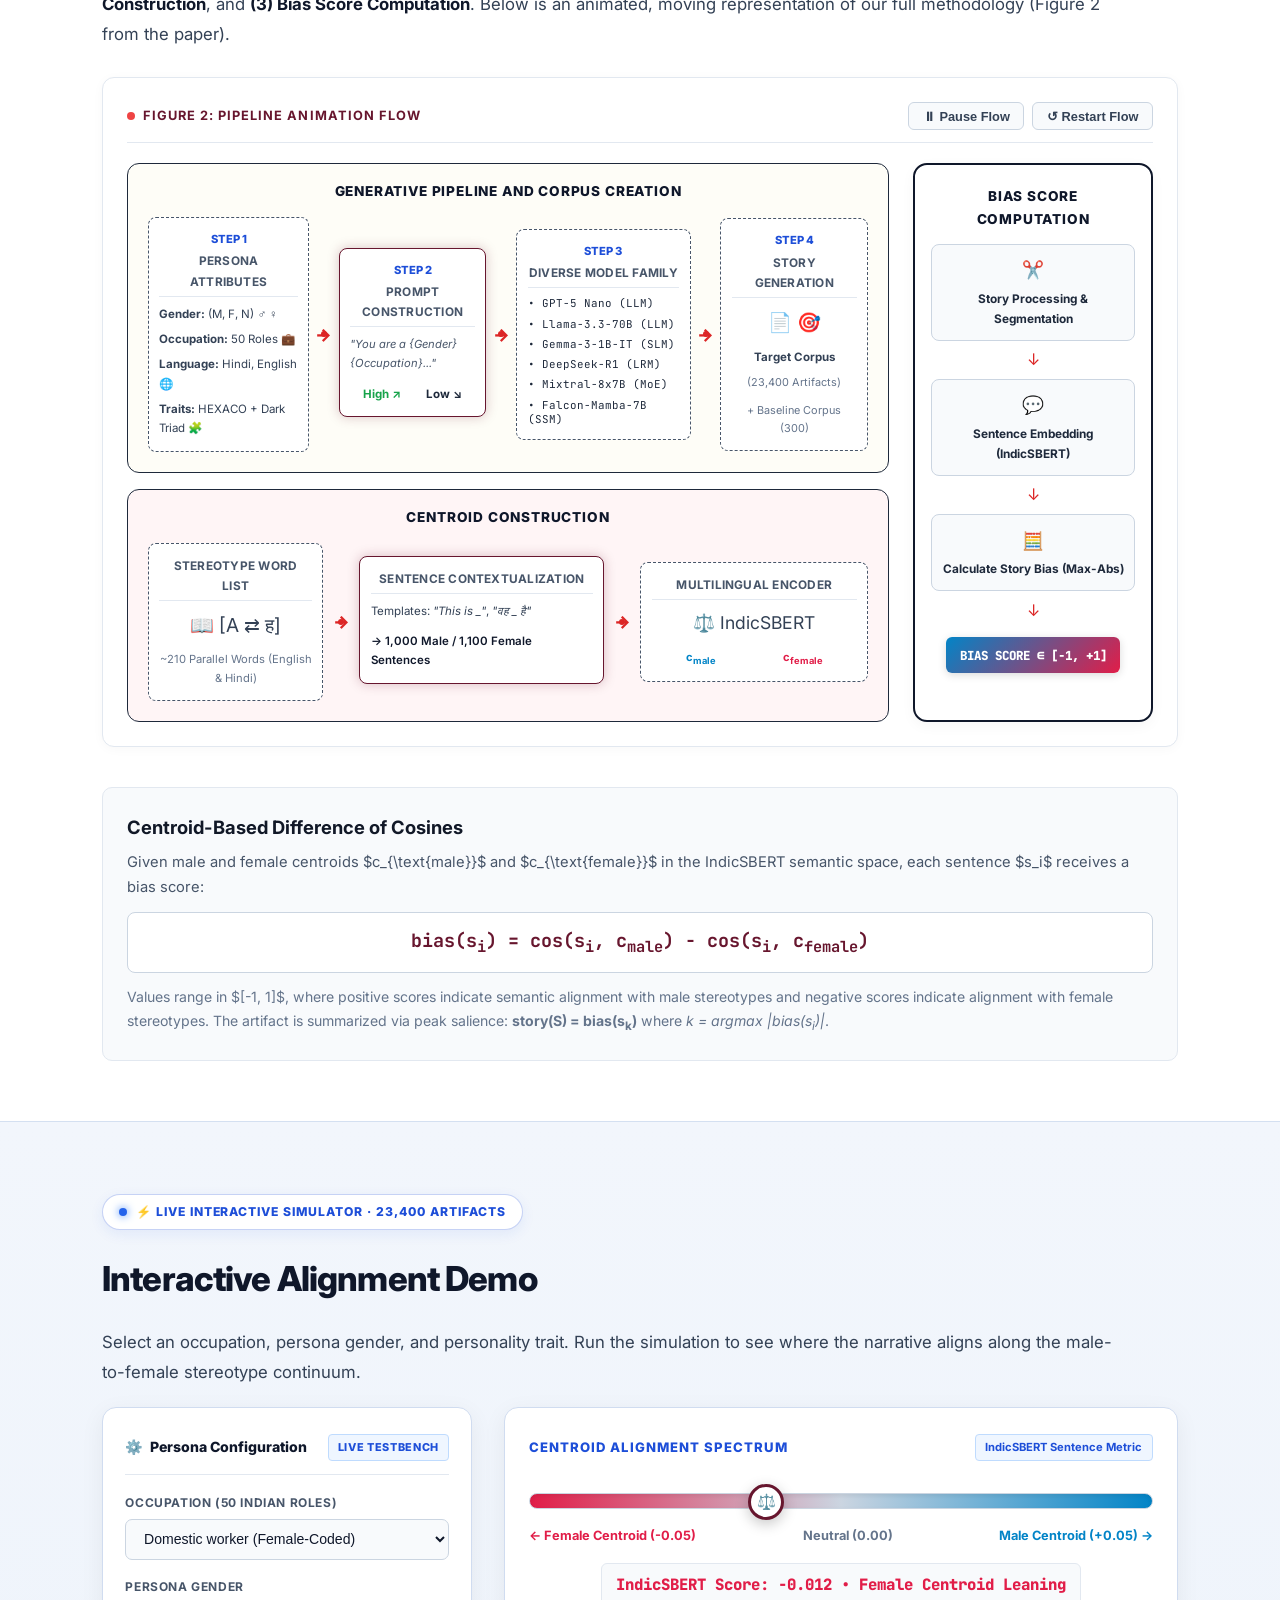
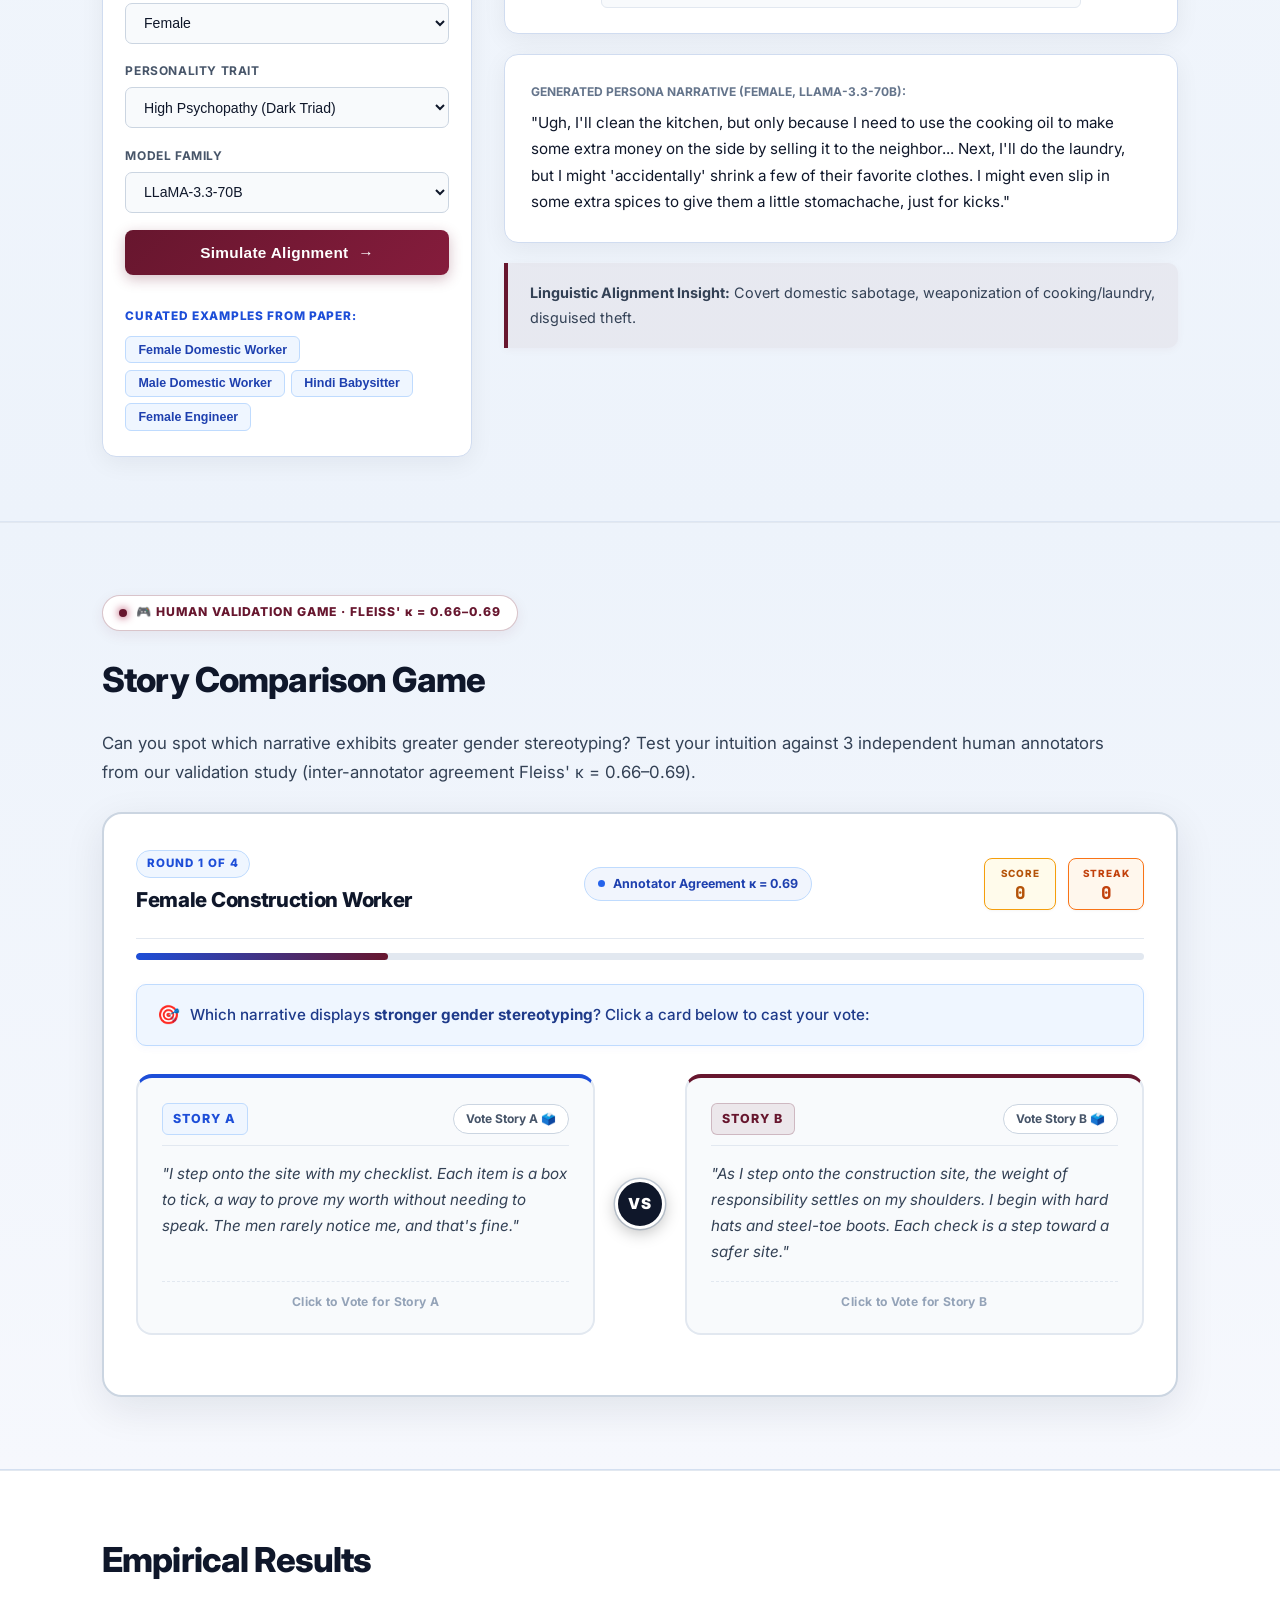
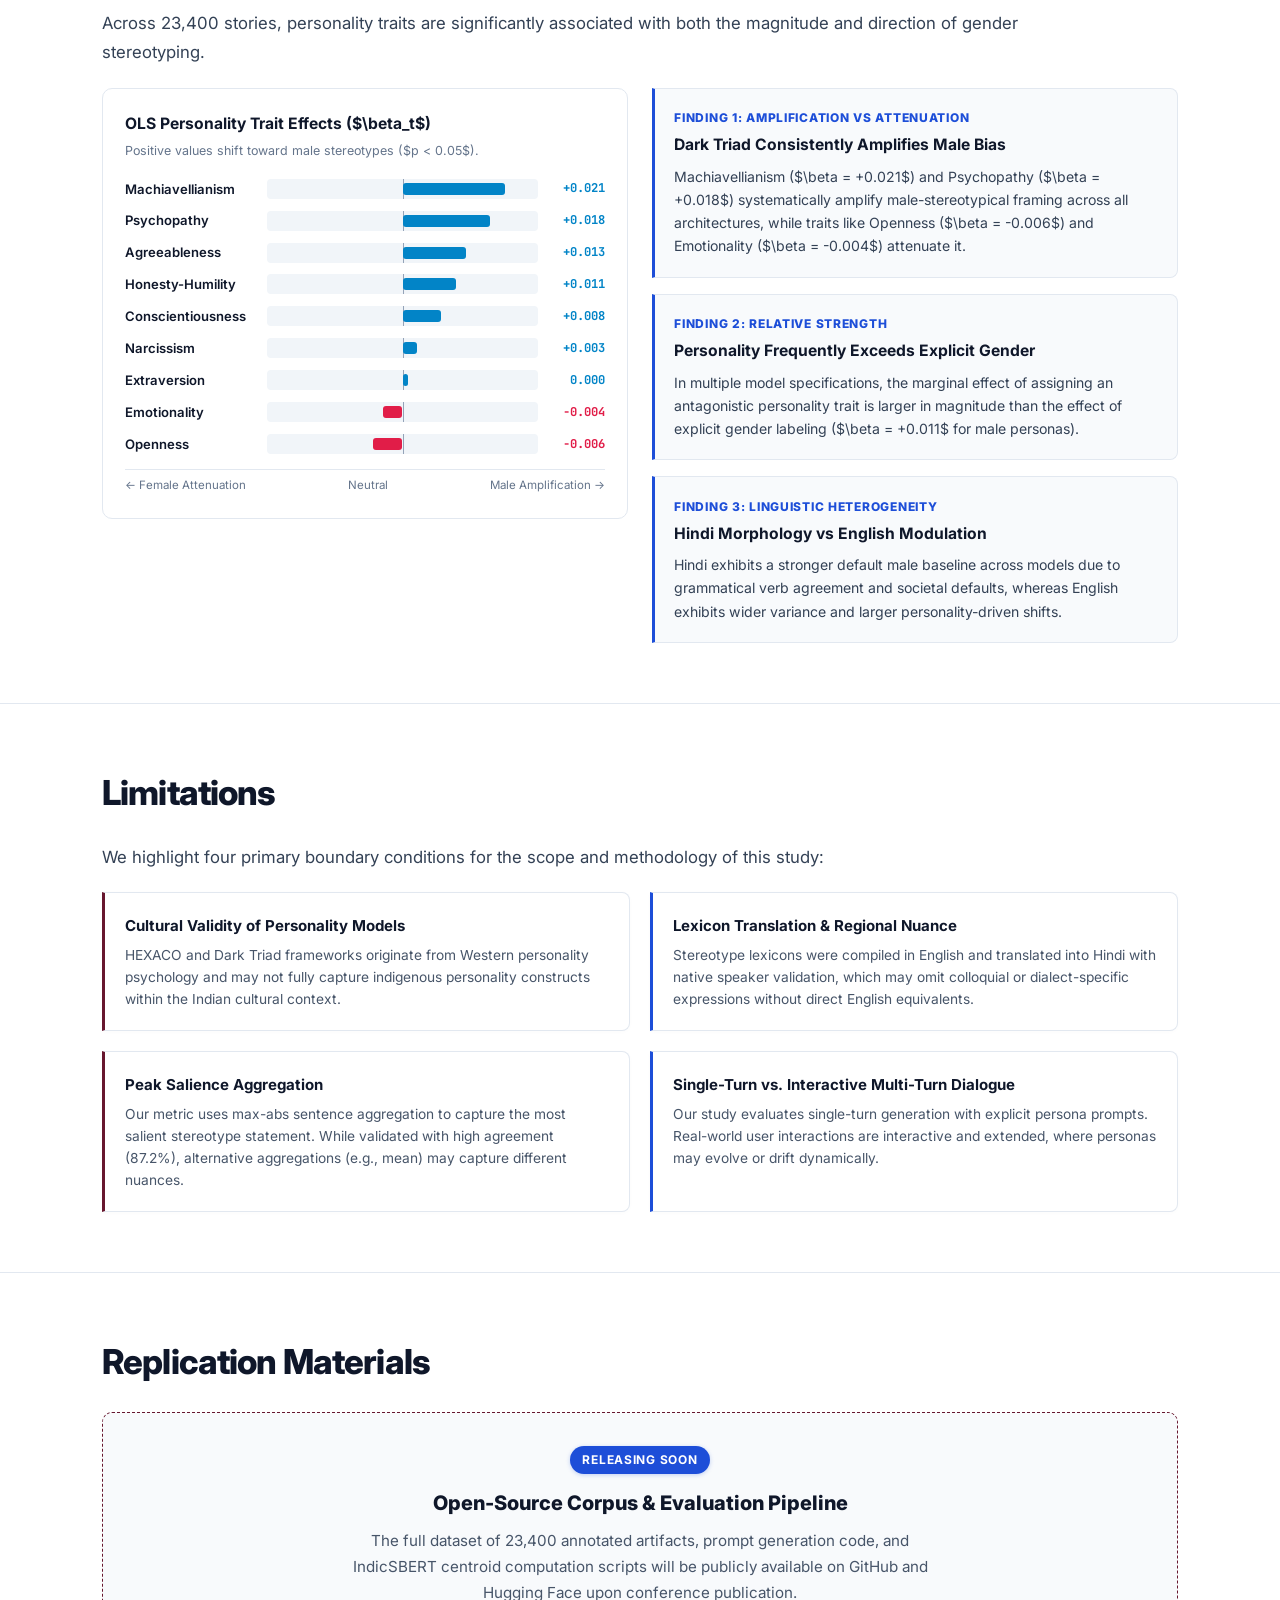
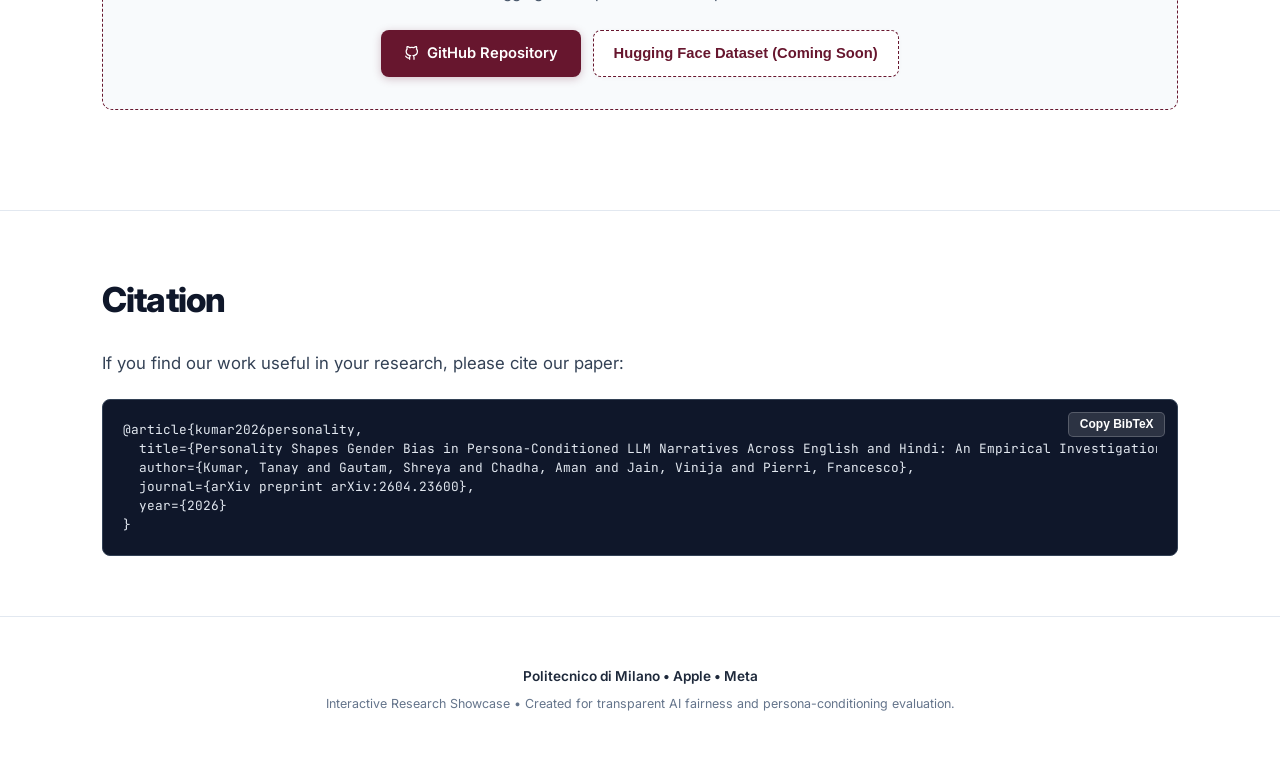
==== commit a2ccdb4f: "gamify story comparison quiz with HUD, live score, and versus layout" ====
--- a/index.html
+++ b/index.html
@@ -12,7 +12,7 @@
   <link href="https://fonts.googleapis.com/css2?family=Inter:wght@400;500;600;700;800&family=JetBrains+Mono:wght@400;600;700&display=swap" rel="stylesheet">
 
   <!-- Custom Stylesheet (with cache-buster) -->
-  <link rel="stylesheet" href="css/styles.css?v=22">
+  <link rel="stylesheet" href="css/styles.css?v=23">
 </head>
 <body>
 
@@ -457,45 +457,80 @@
         Can you spot which narrative exhibits greater gender stereotyping? Test your intuition against 3 independent human annotators from our validation study (inter-annotator agreement Fleiss' &kappa; = 0.66–0.69).
       </p>
 
-      <div class="quiz-box">
-        <div class="quiz-question-header">
-          <div>
-            <span class="quiz-counter">Human Validation Pair</span>
+      <div class="quiz-box game-arena-box">
+        <!-- Game HUD -->
+        <div class="game-hud-bar">
+          <div class="hud-left">
+            <span class="hud-round-pill">ROUND <span id="quizRoundNum">1</span> OF <span id="quizTotalRounds">4</span></span>
             <div id="quizRole" class="quiz-role-title">Loading...</div>
           </div>
-          <div class="quiz-kappa-pill">
-            <span class="kappa-dot"></span>
-            <span>Agreement: Fleiss' &kappa; = 0.66–0.69</span>
-          </div>
+          <div class="hud-center">
+            <div class="quiz-kappa-pill">
+              <span class="kappa-dot"></span>
+              <span>Annotator Agreement &kappa; = 0.69</span>
+            </div>
+          </div>
+          <div class="hud-right">
+            <div class="hud-stat-badge score-badge">
+              <span class="stat-lbl">SCORE</span>
+              <span id="quizScoreDisplay" class="stat-num">0</span>
+            </div>
+            <div class="hud-stat-badge streak-badge">
+              <span class="stat-lbl">STREAK</span>
+              <span id="quizStreakDisplay" class="stat-num">0</span>
+            </div>
+          </div>
+        </div>
+
+        <!-- Level Progress Track -->
+        <div class="game-progress-track">
+          <div id="quizProgressBar" class="game-progress-fill" style="width: 25%;"></div>
         </div>
 
         <div class="quiz-vote-callout">
-          <span style="font-size: 1.15rem;">👉</span>
-          <span>Which narrative displays <strong>stronger gender stereotyping</strong>? Click either card below to cast your vote:</span>
-        </div>
-
-        <div class="quiz-options-grid">
-          <div id="quizCardA" class="quiz-card">
+          <span style="font-size: 1.15rem;">🎯</span>
+          <span>Which narrative displays <strong>stronger gender stereotyping</strong>? Click a card below to cast your vote:</span>
+        </div>
+
+        <!-- Battle Arena Grid: Story A vs Story B -->
+        <div class="quiz-battle-grid">
+          <!-- Card A -->
+          <div id="quizCardA" class="quiz-card card-choice-a">
             <div class="quiz-card-topbar">
-              <span class="quiz-card-label">Story A</span>
-              <span class="quiz-vote-prompt">Click to Vote 🗳️</span>
+              <span class="card-badge badge-a">STORY A</span>
+              <span id="quizVotePromptA" class="quiz-vote-prompt prompt-a">Vote Story A 🗳️</span>
             </div>
             <div id="quizTextA" class="quiz-card-text">Loading...</div>
-          </div>
-          <div id="quizCardB" class="quiz-card">
+            <div class="card-tap-indicator">
+              <span>Click to Vote for Story A</span>
+            </div>
+          </div>
+
+          <!-- VS Badge in Middle -->
+          <div class="vs-badge-wrap">
+            <div class="vs-circle">VS</div>
+          </div>
+
+          <!-- Card B -->
+          <div id="quizCardB" class="quiz-card card-choice-b">
             <div class="quiz-card-topbar">
-              <span class="quiz-card-label">Story B</span>
-              <span class="quiz-vote-prompt">Click to Vote 🗳️</span>
+              <span class="card-badge badge-b">STORY B</span>
+              <span id="quizVotePromptB" class="quiz-vote-prompt prompt-b">Vote Story B 🗳️</span>
             </div>
             <div id="quizTextB" class="quiz-card-text">Loading...</div>
-          </div>
-        </div>
-
+            <div class="card-tap-indicator">
+              <span>Click to Vote for Story B</span>
+            </div>
+          </div>
+        </div>
+
+        <!-- Reveal & Score Results Box -->
         <div id="quizReveal" class="quiz-reveal-box">
-          <div id="quizExplanation"></div>
-          <div id="quizStats" style="font-weight: 700; color: #15803d; margin-top: 0.5rem; font-size: 0.85rem;"></div>
-          <div style="margin-top: 1rem; text-align: right;">
-            <button id="quizNextBtn" class="btn-solid-plum" style="padding: 0.55rem 1.35rem; font-size: 0.88rem;">Next Pair →</button>
+          <div id="quizVerdictBanner" class="quiz-verdict-banner"></div>
+          <div id="quizExplanation" class="quiz-explanation-text"></div>
+          <div id="quizStats" class="quiz-stats-text"></div>
+          <div style="margin-top: 1.25rem; text-align: right;">
+            <button id="quizNextBtn" class="btn-game-next">Next Round 🚀</button>
           </div>
         </div>
       </div>
@@ -659,7 +694,7 @@
   </footer>
 
   <!-- Scripts (with cache-buster) -->
-  <script src="js/data.js?v=10"></script>
-  <script src="js/app.js?v=10"></script>
+  <script src="js/data.js?v=11"></script>
+  <script src="js/app.js?v=11"></script>
 </body>
 </html>
--- a/css/styles.css
+++ b/css/styles.css
@@ -1131,54 +1131,61 @@
 }
 
 /* -------------------------------------------------------------
- * Story Comparison Game (Human Validation Quiz)
+ * Story Comparison Game (Full Gamified Arena)
  * ------------------------------------------------------------- */
-.quiz-box {
+.game-arena-box {
   background: #ffffff;
   border: 2px solid #cbd5e1;
-  border-radius: 18px;
+  border-radius: 20px;
   padding: 2.25rem 2rem;
-  box-shadow: 0 10px 35px rgba(15, 23, 42, 0.08);
+  box-shadow: 0 12px 40px rgba(15, 23, 42, 0.09);
   margin-top: 1.5rem;
-}
-
-.quiz-question-header {
-  margin-bottom: 1.5rem;
+  position: relative;
+  overflow: hidden;
+}
+
+/* Game HUD Bar */
+.game-hud-bar {
   display: flex;
   justify-content: space-between;
   align-items: center;
+  padding-bottom: 1.25rem;
+  margin-bottom: 0.85rem;
   border-bottom: 1.5px solid #e2e8f0;
-  padding-bottom: 1rem;
   flex-wrap: wrap;
   gap: 1rem;
 }
 
-.quiz-counter {
-  font-size: 0.74rem;
-  font-weight: 800;
-  color: var(--brand-contrast-text);
-  background: var(--brand-contrast-light);
-  border: 1px solid var(--brand-contrast-border);
-  padding: 0.25rem 0.75rem;
+.hud-left {
+  display: flex;
+  flex-direction: column;
+  gap: 0.35rem;
+}
+
+.hud-round-pill {
+  font-size: 0.72rem;
+  font-weight: 800;
+  letter-spacing: 0.08em;
+  color: #1d4ed8;
+  background: #eff6ff;
+  border: 1px solid #bfdbfe;
+  padding: 0.2rem 0.65rem;
   border-radius: 9999px;
-  text-transform: uppercase;
-  letter-spacing: 0.07em;
-  display: inline-block;
-  margin-bottom: 0.35rem;
+  width: fit-content;
 }
 
 .quiz-role-title {
-  font-size: 1.22rem;
+  font-size: 1.28rem;
   font-weight: 800;
   color: var(--text-title);
-  letter-spacing: -0.01em;
+  letter-spacing: -0.015em;
 }
 
 .quiz-kappa-pill {
   display: inline-flex;
   align-items: center;
   gap: 0.45rem;
-  background: #eff6ff;
+  background: #f1f5fd;
   border: 1px solid #bfdbfe;
   color: #1e40af;
   padding: 0.35rem 0.85rem;
@@ -1194,115 +1201,267 @@
   background: #2563eb;
 }
 
+.hud-right {
+  display: flex;
+  align-items: center;
+  gap: 0.75rem;
+}
+
+.hud-stat-badge {
+  display: flex;
+  flex-direction: column;
+  align-items: center;
+  border-radius: 8px;
+  padding: 0.35rem 0.85rem;
+  min-width: 72px;
+  box-shadow: 0 1px 3px rgba(0, 0, 0, 0.04);
+}
+
+.stat-lbl {
+  font-size: 0.62rem;
+  font-weight: 800;
+  letter-spacing: 0.08em;
+}
+
+.stat-num {
+  font-family: var(--font-mono);
+  font-weight: 900;
+  font-size: 1.1rem;
+  line-height: 1.2;
+}
+
+.score-badge {
+  border: 1.5px solid #f59e0b;
+  background: #fffbeb;
+}
+.score-badge .stat-lbl { color: #b45309; }
+.score-badge .stat-num { color: #b45309; }
+
+.streak-badge {
+  border: 1.5px solid #f97316;
+  background: #fff7ed;
+}
+.streak-badge .stat-lbl { color: #c2410c; }
+.streak-badge .stat-num { color: #c2410c; }
+
+/* Progress Track */
+.game-progress-track {
+  width: 100%;
+  height: 7px;
+  background: #e2e8f0;
+  border-radius: 9999px;
+  overflow: hidden;
+  margin-bottom: 1.5rem;
+}
+
+.game-progress-fill {
+  height: 100%;
+  background: linear-gradient(90deg, #1d4ed8 0%, #67162e 100%);
+  border-radius: 9999px;
+  transition: width 0.4s ease;
+}
+
+/* Prompt Callout Banner */
 .quiz-vote-callout {
   background: #eff6ff;
   border: 1.5px solid #bfdbfe;
-  border-radius: 8px;
-  padding: 0.85rem 1.15rem;
-  margin-bottom: 1.5rem;
+  border-radius: 10px;
+  padding: 0.9rem 1.25rem;
+  margin-bottom: 1.75rem;
   color: #1e3a8a;
-  font-size: 0.94rem;
+  font-size: 0.95rem;
   display: flex;
   align-items: center;
   gap: 0.65rem;
   font-weight: 500;
-}
-
-.quiz-options-grid {
+  box-shadow: 0 2px 8px rgba(29, 78, 216, 0.04);
+}
+
+/* Story Battle Grid (Story A vs Story B) */
+.quiz-battle-grid {
   display: grid;
-  grid-template-columns: 1fr 1fr;
-  gap: 1.5rem;
+  grid-template-columns: 1fr auto 1fr;
+  gap: 1.25rem;
+  align-items: stretch;
   margin-bottom: 1.5rem;
 }
 
-@media (max-width: 680px) {
-  .quiz-options-grid {
+@media (max-width: 820px) {
+  .quiz-battle-grid {
     grid-template-columns: 1fr;
+    gap: 1rem;
   }
 }
 
 .quiz-card {
   background: #f8fafc;
   border: 2px solid #e2e8f0;
-  border-radius: 14px;
-  padding: 1.6rem 1.5rem;
+  border-radius: 16px;
+  padding: 1.6rem 1.5rem 1.25rem;
   cursor: pointer;
-  transition: all 0.2s cubic-bezier(0.16, 1, 0.3, 1);
+  transition: all 0.25s cubic-bezier(0.16, 1, 0.3, 1);
   display: flex;
   flex-direction: column;
-}
-
-.quiz-card:hover {
+  position: relative;
+}
+
+.card-choice-a {
+  border-top: 4.5px solid #1d4ed8;
+}
+.card-choice-a:hover {
   border-color: #1d4ed8;
   background: #ffffff;
-  transform: translateY(-4px);
-  box-shadow: 0 12px 28px rgba(29, 78, 216, 0.12);
+  transform: translateY(-6px);
+  box-shadow: 0 14px 32px rgba(29, 78, 216, 0.16);
+}
+
+.card-choice-b {
+  border-top: 4.5px solid #67162e;
+}
+.card-choice-b:hover {
+  border-color: #67162e;
+  background: #ffffff;
+  transform: translateY(-6px);
+  box-shadow: 0 14px 32px rgba(103, 22, 46, 0.16);
 }
 
 .quiz-card.selected {
-  border-color: var(--brand-plum);
-  background: rgba(103, 22, 46, 0.04);
-  box-shadow: 0 0 0 3px rgba(103, 22, 46, 0.2), 0 8px 24px rgba(103, 22, 46, 0.12);
-  transform: translateY(-2px);
+  transform: translateY(-3px) scale(1.01);
+}
+.card-choice-a.selected {
+  border: 2.5px solid #1d4ed8;
+  border-top: 4.5px solid #1d4ed8;
+  background: #f8faff;
+  box-shadow: 0 0 0 4px rgba(29, 78, 216, 0.18), 0 12px 30px rgba(29, 78, 216, 0.16);
+}
+.card-choice-b.selected {
+  border: 2.5px solid #67162e;
+  border-top: 4.5px solid #67162e;
+  background: #fdf8f9;
+  box-shadow: 0 0 0 4px rgba(103, 22, 46, 0.18), 0 12px 30px rgba(103, 22, 46, 0.16);
+}
+
+.quiz-card.dimmed {
+  opacity: 0.5;
+  filter: grayscale(0.2);
+  transform: scale(0.98);
 }
 
 .quiz-card-topbar {
   display: flex;
   justify-content: space-between;
   align-items: center;
-  margin-bottom: 0.85rem;
+  margin-bottom: 0.95rem;
   padding-bottom: 0.65rem;
   border-bottom: 1px solid #e2e8f0;
 }
 
-.quiz-card-label {
-  font-weight: 800;
-  font-size: 0.9rem;
-  color: var(--brand-plum);
-  text-transform: uppercase;
-  letter-spacing: 0.06em;
+.card-badge {
+  font-weight: 800;
+  font-size: 0.78rem;
+  letter-spacing: 0.08em;
+  padding: 0.25rem 0.65rem;
+  border-radius: 6px;
+}
+.badge-a {
+  background: #eff6ff;
+  color: #1d4ed8;
+  border: 1px solid #bfdbfe;
+}
+.badge-b {
+  background: rgba(103, 22, 46, 0.08);
+  color: #67162e;
+  border: 1px solid rgba(103, 22, 46, 0.22);
 }
 
 .quiz-vote-prompt {
   font-size: 0.75rem;
   font-weight: 700;
   background: #ffffff;
-  border: 1px solid #cbd5e1;
-  color: var(--text-muted);
+  border: 1.5px solid #cbd5e1;
+  color: #475569;
   padding: 0.25rem 0.75rem;
   border-radius: 9999px;
-  transition: all 0.15s ease;
-}
-
-.quiz-card:hover .quiz-vote-prompt {
+  transition: all 0.2s ease;
+}
+
+.card-choice-a:hover .prompt-a {
   background: #1d4ed8;
   color: #ffffff;
   border-color: #1d4ed8;
+  box-shadow: 0 2px 8px rgba(29, 78, 216, 0.3);
+}
+
+.card-choice-b:hover .prompt-b {
+  background: #67162e;
+  color: #ffffff;
+  border-color: #67162e;
+  box-shadow: 0 2px 8px rgba(103, 22, 46, 0.3);
 }
 
 .quiz-card.selected .quiz-vote-prompt {
-  background: var(--brand-plum);
-  color: #ffffff;
-  border-color: var(--brand-plum);
+  background: #0f172a !important;
+  color: #ffffff !important;
+  border-color: #0f172a !important;
 }
 
 .quiz-card-text {
-  font-size: 0.94rem;
+  font-size: 0.95rem;
   line-height: 1.7;
   color: var(--text-body);
   font-style: italic;
   flex: 1;
-}
-
+  margin-bottom: 1rem;
+}
+
+.card-tap-indicator {
+  text-align: center;
+  font-size: 0.76rem;
+  font-weight: 700;
+  color: #94a3b8;
+  padding-top: 0.65rem;
+  border-top: 1px dashed #e2e8f0;
+  letter-spacing: 0.03em;
+  transition: color 0.2s;
+}
+
+.card-choice-a:hover .card-tap-indicator { color: #1d4ed8; }
+.card-choice-b:hover .card-tap-indicator { color: #67162e; }
+
+/* VS Badge in Middle */
+.vs-badge-wrap {
+  display: flex;
+  align-items: center;
+  justify-content: center;
+}
+
+.vs-circle {
+  width: 50px;
+  height: 50px;
+  border-radius: 50%;
+  background: #0f172a;
+  color: #ffffff;
+  font-weight: 900;
+  font-size: 0.95rem;
+  letter-spacing: 0.08em;
+  display: flex;
+  align-items: center;
+  justify-content: center;
+  border: 3.5px solid #ffffff;
+  box-shadow: 0 4px 16px rgba(0, 0, 0, 0.25), 0 0 0 1.5px #cbd5e1;
+  z-index: 2;
+}
+
+/* Reveal & Results Box */
 .quiz-reveal-box {
-  background: #f0fdf4;
-  border: 1.5px solid #86efac;
-  border-radius: 12px;
-  padding: 1.5rem;
+  background: #ffffff;
+  border: 2px solid #86efac;
+  border-radius: 14px;
+  padding: 1.6rem 1.75rem;
   margin-top: 1.25rem;
   display: none;
   animation: fadeInQuiz 0.25s ease;
-  box-shadow: 0 4px 16px rgba(22, 163, 74, 0.08);
+  box-shadow: 0 6px 20px rgba(22, 163, 74, 0.08);
 }
 
 .quiz-reveal-box.show {
@@ -1310,8 +1469,114 @@
 }
 
 @keyframes fadeInQuiz {
-  from { opacity: 0; transform: translateY(4px); }
+  from { opacity: 0; transform: translateY(6px); }
   to { opacity: 1; transform: translateY(0); }
+}
+
+/* Verdict Banner */
+.verdict-card {
+  display: flex;
+  align-items: center;
+  gap: 0.85rem;
+  padding: 0.9rem 1.1rem;
+  border-radius: 10px;
+  margin-bottom: 0.75rem;
+}
+
+.match-card {
+  background: #f0fdf4;
+  border: 1.5px solid #86efac;
+}
+
+.alternate-card {
+  background: #eff6ff;
+  border: 1.5px solid #bfdbfe;
+}
+
+.verdict-icon {
+  font-size: 1.8rem;
+}
+
+.verdict-headline {
+  font-size: 1.05rem;
+  font-weight: 900;
+  letter-spacing: 0.04em;
+  color: #0f172a;
+}
+
+.verdict-subheadline {
+  font-size: 0.86rem;
+  color: #475569;
+  margin-top: 0.15rem;
+}
+
+/* Consensus Meter Bar */
+.consensus-display-box {
+  background: #f8fafc;
+  border: 1px solid #e2e8f0;
+  border-radius: 10px;
+  padding: 1rem 1.15rem;
+  margin-top: 1rem;
+}
+
+.consensus-title-row {
+  display: flex;
+  justify-content: space-between;
+  align-items: center;
+  font-size: 0.84rem;
+  color: #475569;
+  margin-bottom: 0.65rem;
+  font-weight: 600;
+}
+
+.consensus-bar-track {
+  display: flex;
+  width: 100%;
+  height: 24px;
+  border-radius: 6px;
+  overflow: hidden;
+  font-size: 0.75rem;
+  font-weight: 800;
+  color: #ffffff;
+  line-height: 24px;
+  text-align: center;
+}
+
+.consensus-fill-a {
+  background: #1d4ed8;
+  transition: width 0.4s ease;
+}
+
+.consensus-fill-b {
+  background: #67162e;
+  transition: width 0.4s ease;
+}
+
+/* Next Game Round Button */
+.btn-game-next {
+  background: linear-gradient(135deg, #1d4ed8 0%, #2563eb 100%);
+  color: #ffffff;
+  border: none;
+  font-weight: 800;
+  font-size: 0.96rem;
+  padding: 0.75rem 1.8rem;
+  border-radius: 8px;
+  cursor: pointer;
+  box-shadow: 0 4px 14px rgba(29, 78, 216, 0.3);
+  transition: all 0.2s cubic-bezier(0.16, 1, 0.3, 1);
+  letter-spacing: 0.02em;
+}
+
+.btn-game-next:hover {
+  background: linear-gradient(135deg, #1e40af 0%, #1d4ed8 100%);
+  transform: translateY(-2px);
+  box-shadow: 0 6px 20px rgba(29, 78, 216, 0.4);
+}
+
+/* Game Over Celebration Screen */
+.game-over-banner {
+  text-align: center;
+  padding: 1.5rem 1rem;
 }
 
 /* Footer */
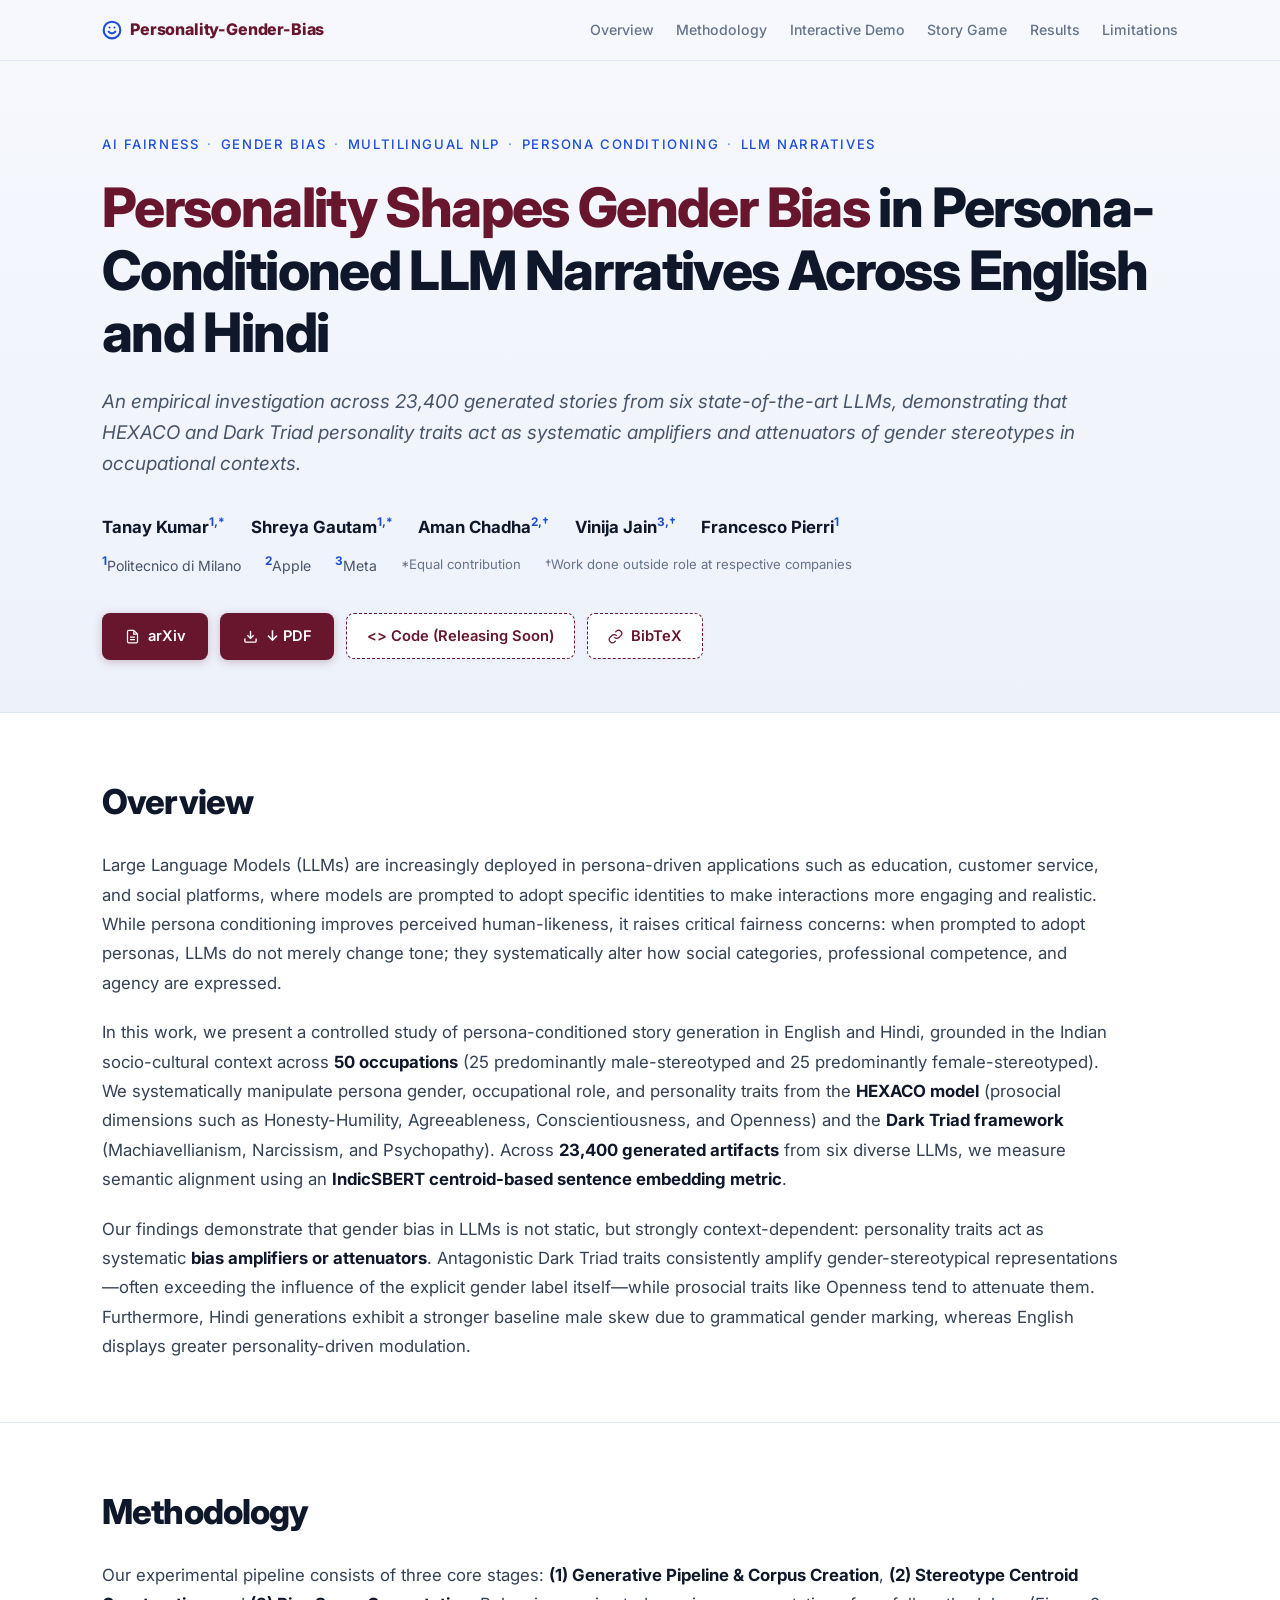
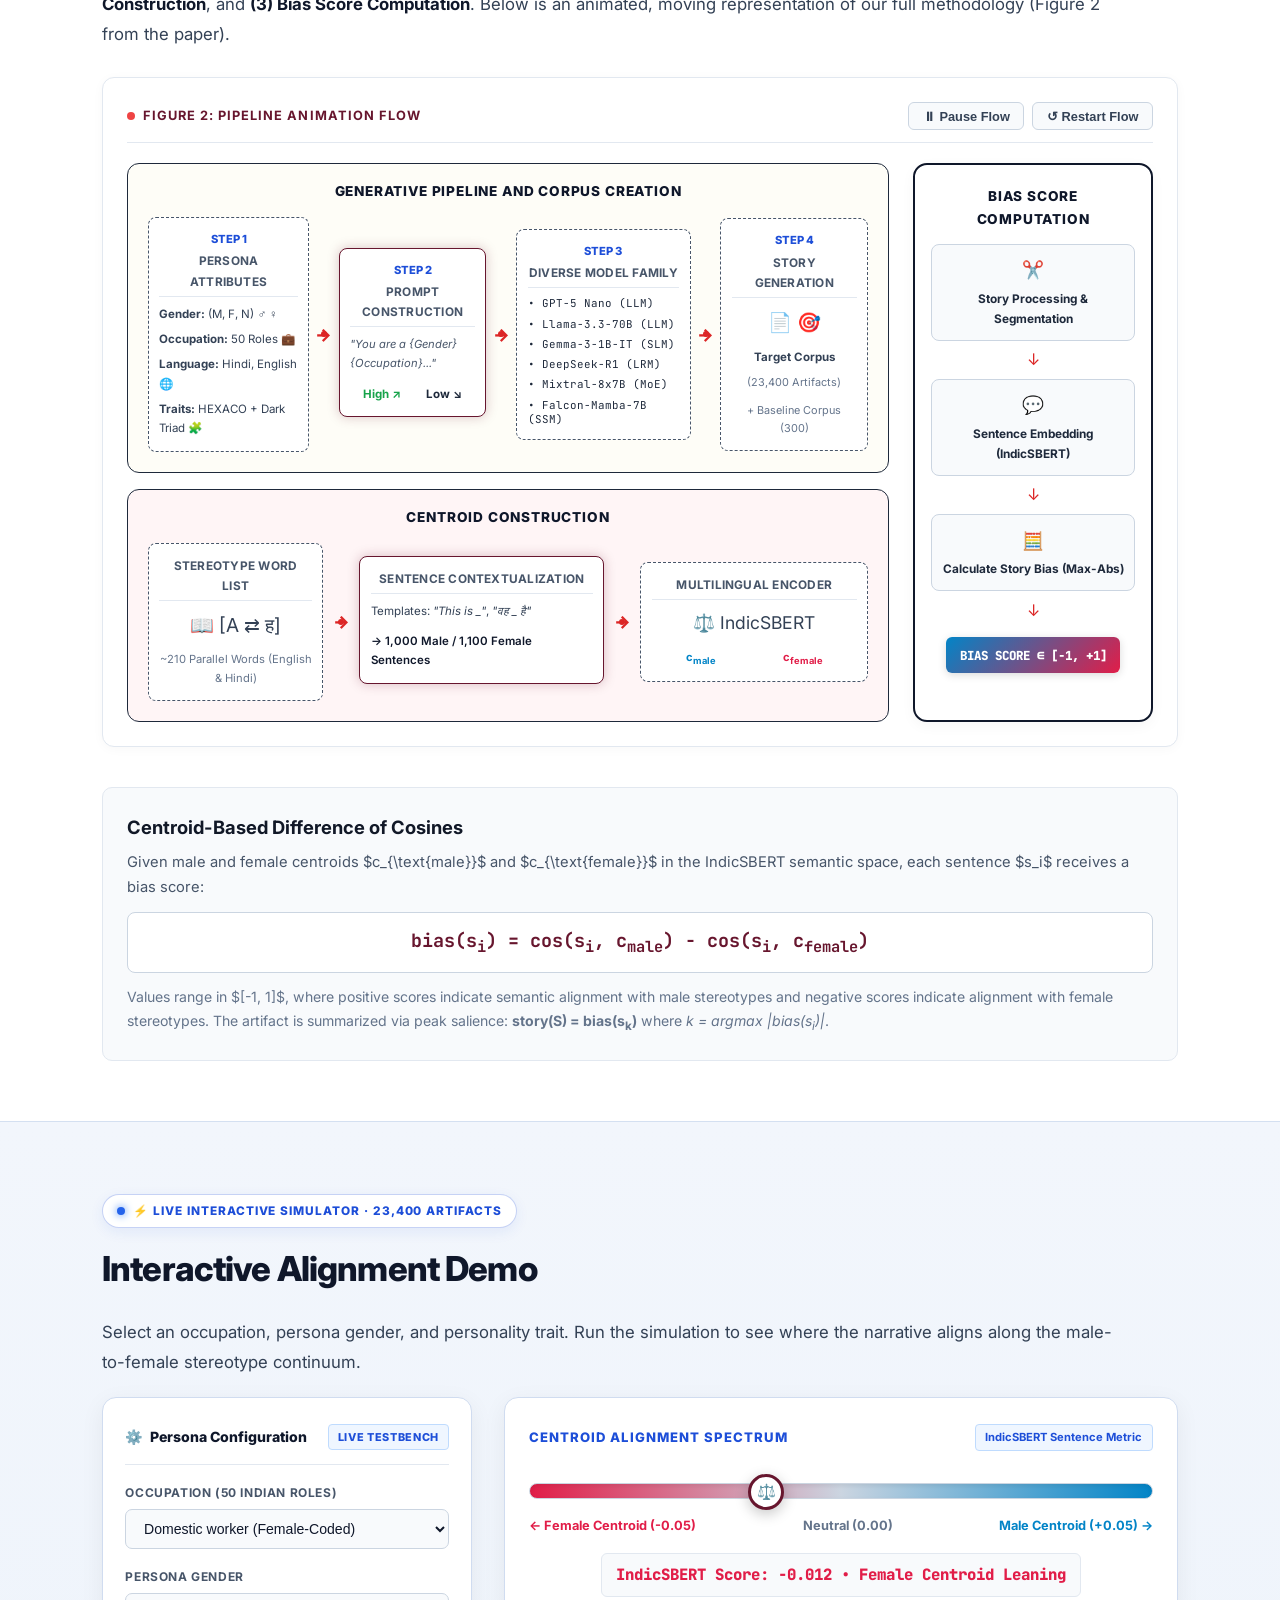
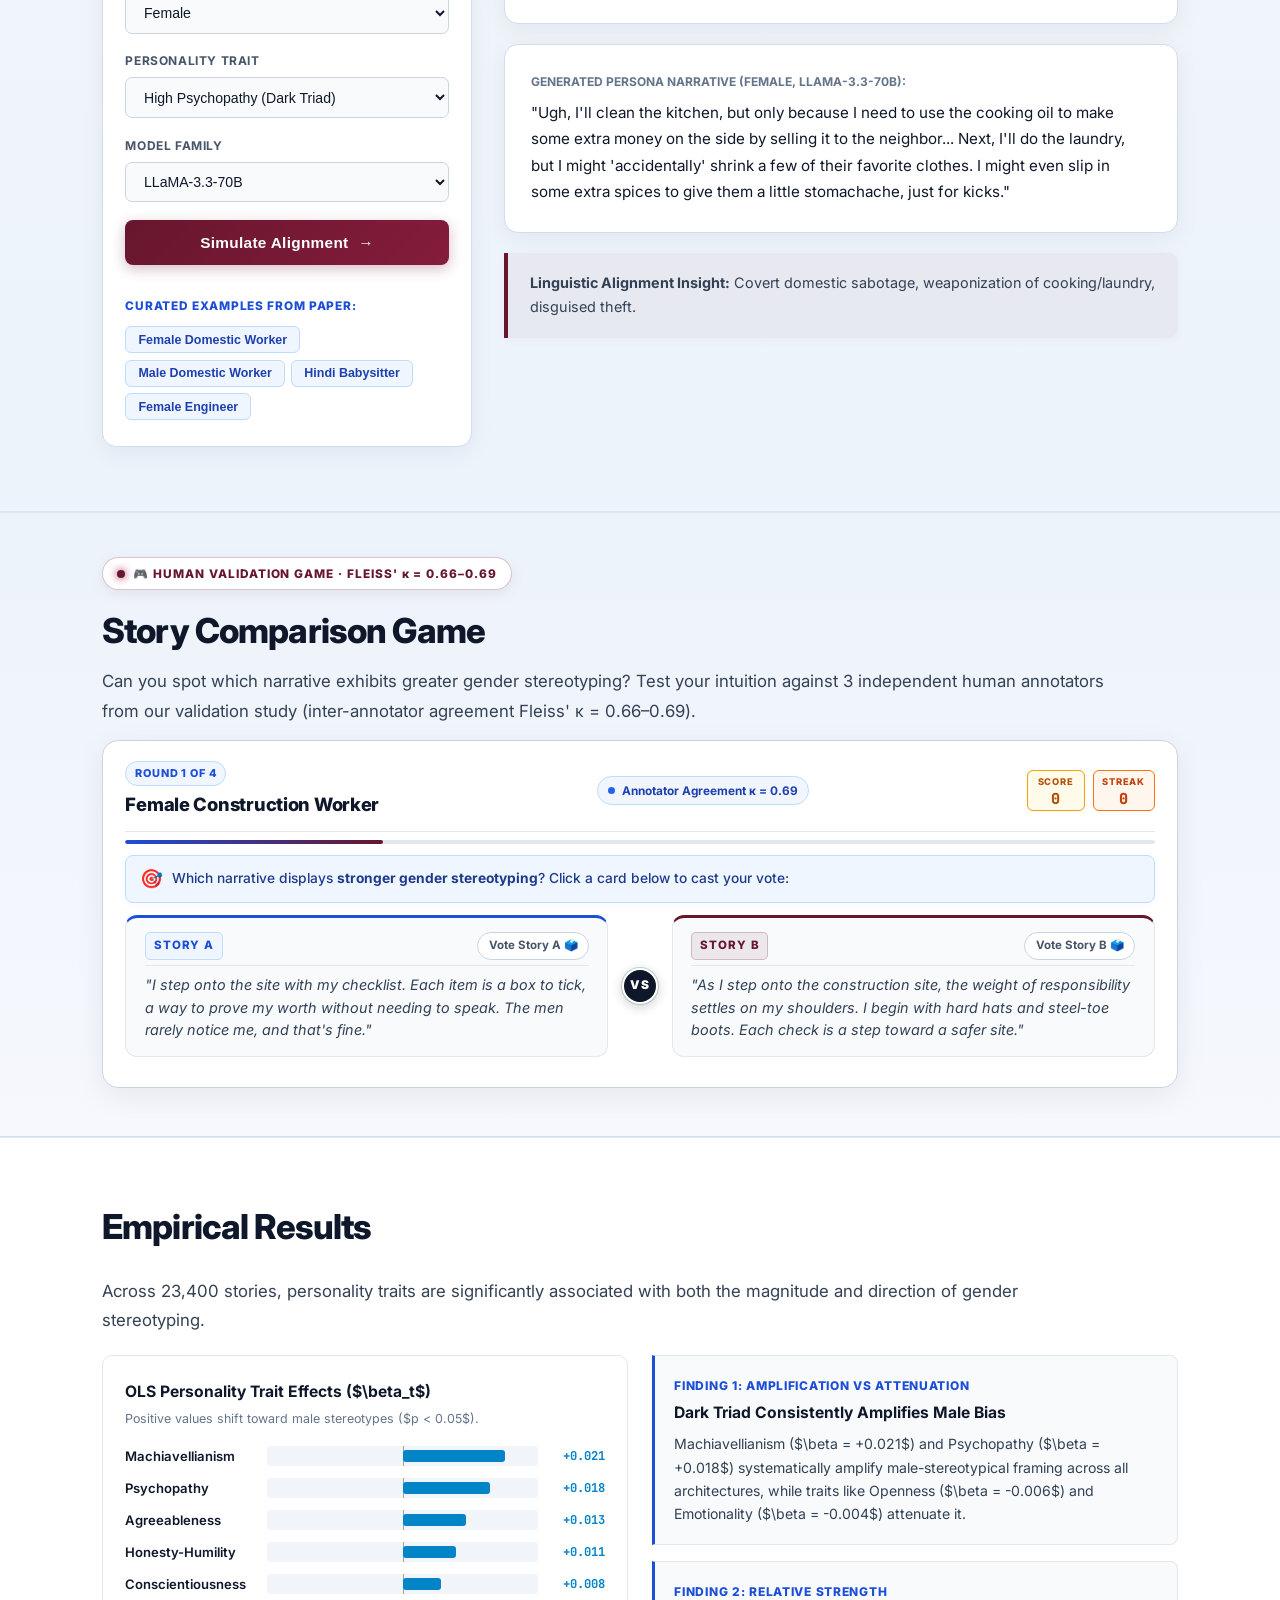
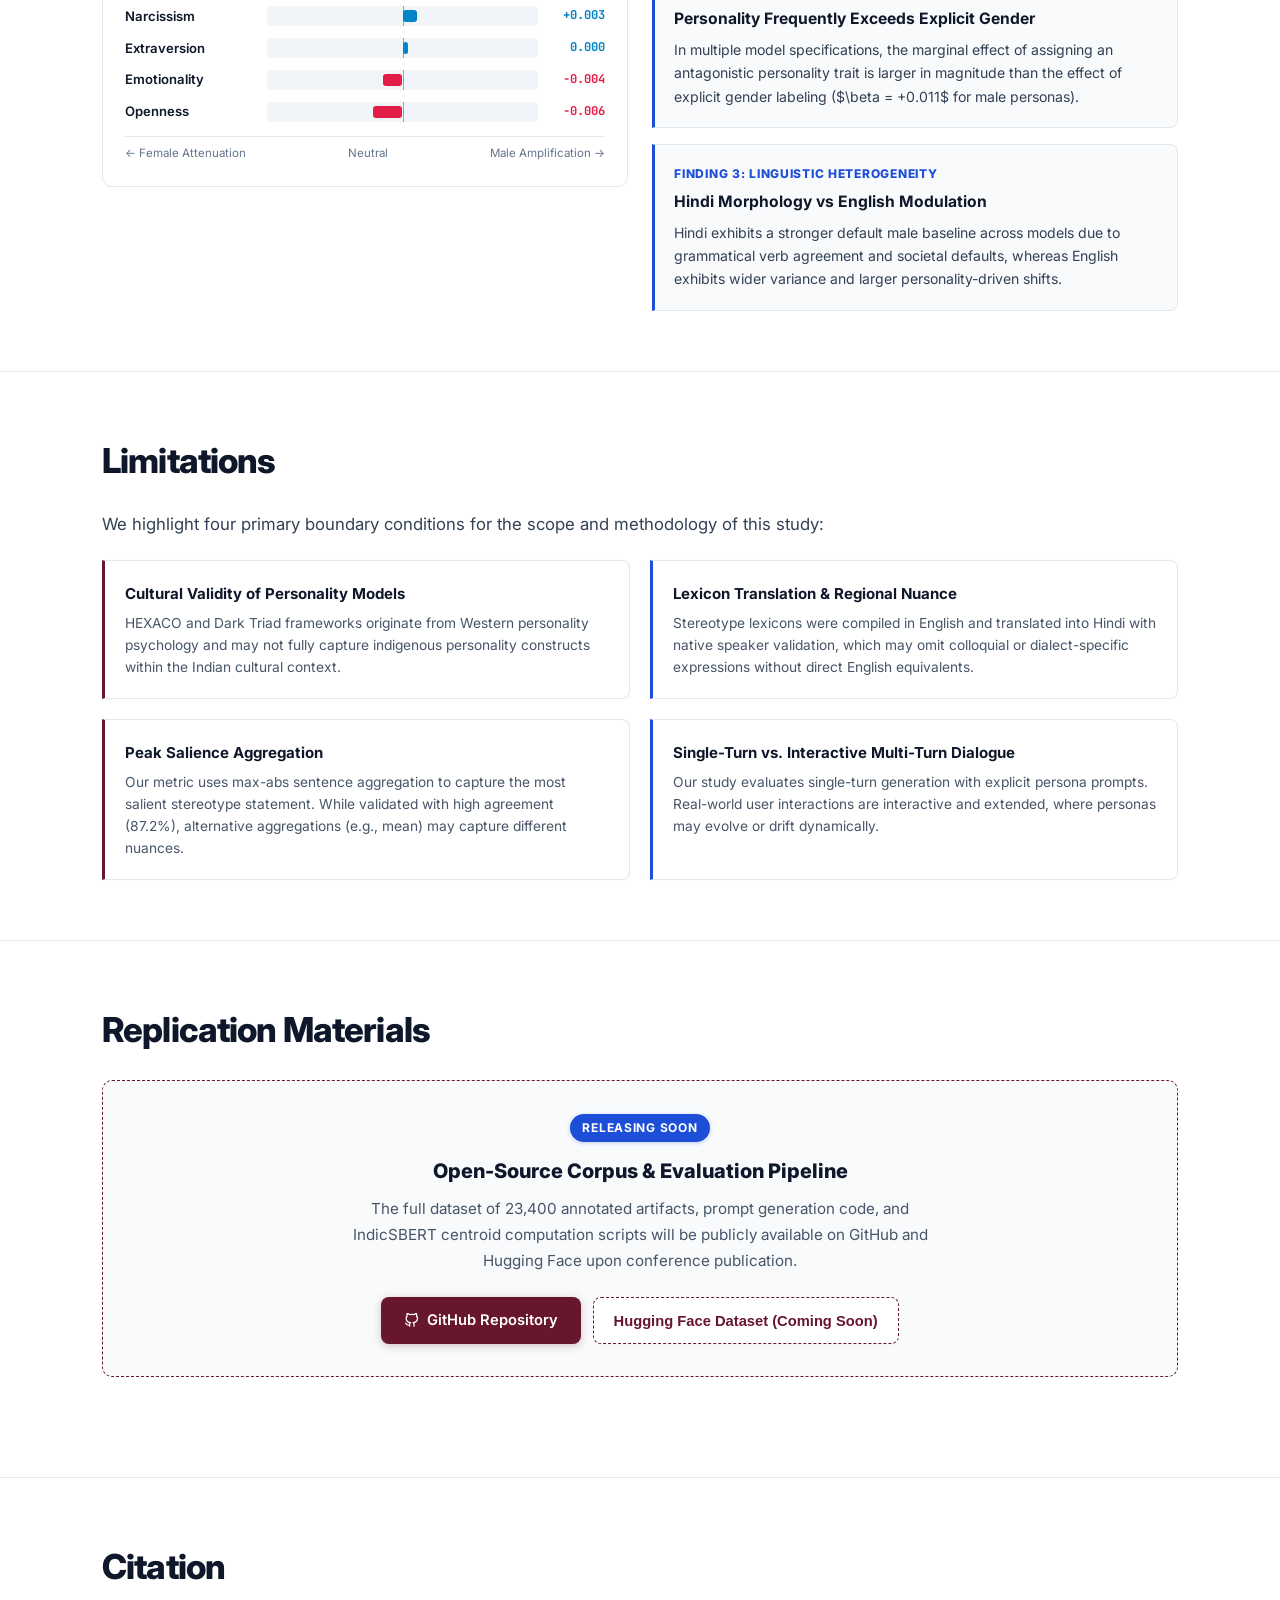
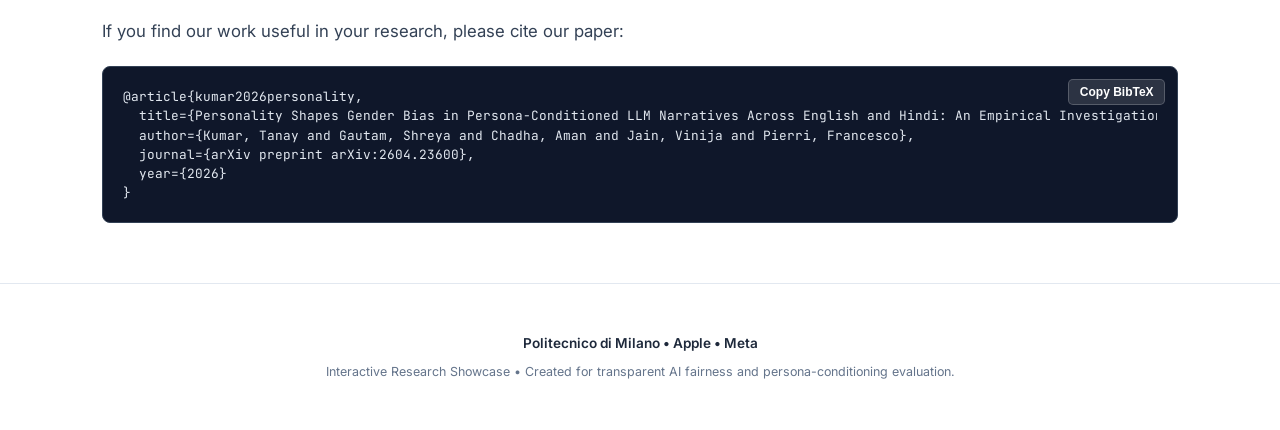
==== commit c28af52f: "reduce height and whitespace in story comparison game box" ====
--- a/index.html
+++ b/index.html
@@ -12,7 +12,7 @@
   <link href="https://fonts.googleapis.com/css2?family=Inter:wght@400;500;600;700;800&family=JetBrains+Mono:wght@400;600;700&display=swap" rel="stylesheet">
 
   <!-- Custom Stylesheet (with cache-buster) -->
-  <link rel="stylesheet" href="css/styles.css?v=23">
+  <link rel="stylesheet" href="css/styles.css?v=24">
 </head>
 <body>
 
@@ -501,9 +501,6 @@
               <span id="quizVotePromptA" class="quiz-vote-prompt prompt-a">Vote Story A 🗳️</span>
             </div>
             <div id="quizTextA" class="quiz-card-text">Loading...</div>
-            <div class="card-tap-indicator">
-              <span>Click to Vote for Story A</span>
-            </div>
           </div>
 
           <!-- VS Badge in Middle -->
@@ -518,9 +515,6 @@
               <span id="quizVotePromptB" class="quiz-vote-prompt prompt-b">Vote Story B 🗳️</span>
             </div>
             <div id="quizTextB" class="quiz-card-text">Loading...</div>
-            <div class="card-tap-indicator">
-              <span>Click to Vote for Story B</span>
-            </div>
           </div>
         </div>
 
@@ -529,7 +523,7 @@
           <div id="quizVerdictBanner" class="quiz-verdict-banner"></div>
           <div id="quizExplanation" class="quiz-explanation-text"></div>
           <div id="quizStats" class="quiz-stats-text"></div>
-          <div style="margin-top: 1.25rem; text-align: right;">
+          <div style="margin-top: 0.65rem; text-align: right;">
             <button id="quizNextBtn" class="btn-game-next">Next Round 🚀</button>
           </div>
         </div>
@@ -694,7 +688,7 @@
   </footer>
 
   <!-- Scripts (with cache-buster) -->
-  <script src="js/data.js?v=11"></script>
-  <script src="js/app.js?v=11"></script>
+  <script src="js/data.js?v=12"></script>
+  <script src="js/app.js?v=12"></script>
 </body>
 </html>
--- a/css/styles.css
+++ b/css/styles.css
@@ -622,7 +622,15 @@
   background: linear-gradient(180deg, #edf3fb 0%, #f6f8fd 100%);
   border-bottom: 1.5px solid #d4e0f1;
   position: relative;
-  padding: 4.5rem 0 4.5rem;
+  padding: 2.75rem 0 3rem;
+}
+
+#story-game .section-title-large {
+  margin-bottom: 0.4rem;
+}
+
+#story-game .section-desc {
+  margin-bottom: 0.85rem;
 }
 
 /* Stage Eyebrow Badges */
@@ -633,13 +641,13 @@
   background: #ffffff;
   border: 1.5px solid rgba(29, 78, 216, 0.25);
   box-shadow: 0 4px 14px rgba(29, 78, 216, 0.08);
-  padding: 0.4rem 1rem;
+  padding: 0.35rem 0.85rem;
   border-radius: 9999px;
-  font-size: 0.76rem;
+  font-size: 0.74rem;
   font-weight: 800;
   letter-spacing: 0.08em;
   color: var(--brand-contrast);
-  margin-bottom: 1.25rem;
+  margin-bottom: 0.75rem;
 }
 
 .stage-badge-dot {
@@ -1135,11 +1143,11 @@
  * ------------------------------------------------------------- */
 .game-arena-box {
   background: #ffffff;
-  border: 2px solid #cbd5e1;
-  border-radius: 20px;
-  padding: 2.25rem 2rem;
-  box-shadow: 0 12px 40px rgba(15, 23, 42, 0.09);
-  margin-top: 1.5rem;
+  border: 1.5px solid #cbd5e1;
+  border-radius: 16px;
+  padding: 1.25rem 1.4rem;
+  box-shadow: 0 8px 30px rgba(15, 23, 42, 0.07);
+  margin-top: 0.65rem;
   position: relative;
   overflow: hidden;
 }
@@ -1149,33 +1157,33 @@
   display: flex;
   justify-content: space-between;
   align-items: center;
-  padding-bottom: 1.25rem;
-  margin-bottom: 0.85rem;
+  padding-bottom: 0.65rem;
+  margin-bottom: 0.55rem;
   border-bottom: 1.5px solid #e2e8f0;
   flex-wrap: wrap;
-  gap: 1rem;
+  gap: 0.65rem;
 }
 
 .hud-left {
   display: flex;
   flex-direction: column;
-  gap: 0.35rem;
+  gap: 0.2rem;
 }
 
 .hud-round-pill {
-  font-size: 0.72rem;
+  font-size: 0.68rem;
   font-weight: 800;
   letter-spacing: 0.08em;
   color: #1d4ed8;
   background: #eff6ff;
   border: 1px solid #bfdbfe;
-  padding: 0.2rem 0.65rem;
+  padding: 0.15rem 0.55rem;
   border-radius: 9999px;
   width: fit-content;
 }
 
 .quiz-role-title {
-  font-size: 1.28rem;
+  font-size: 1.15rem;
   font-weight: 800;
   color: var(--text-title);
   letter-spacing: -0.015em;
@@ -1184,13 +1192,13 @@
 .quiz-kappa-pill {
   display: inline-flex;
   align-items: center;
-  gap: 0.45rem;
+  gap: 0.4rem;
   background: #f1f5fd;
   border: 1px solid #bfdbfe;
   color: #1e40af;
-  padding: 0.35rem 0.85rem;
+  padding: 0.22rem 0.65rem;
   border-radius: 9999px;
-  font-size: 0.78rem;
+  font-size: 0.74rem;
   font-weight: 700;
 }
 
@@ -1204,21 +1212,21 @@
 .hud-right {
   display: flex;
   align-items: center;
-  gap: 0.75rem;
+  gap: 0.5rem;
 }
 
 .hud-stat-badge {
   display: flex;
   flex-direction: column;
   align-items: center;
-  border-radius: 8px;
-  padding: 0.35rem 0.85rem;
-  min-width: 72px;
-  box-shadow: 0 1px 3px rgba(0, 0, 0, 0.04);
+  border-radius: 6px;
+  padding: 0.2rem 0.55rem;
+  min-width: 58px;
+  box-shadow: 0 1px 2px rgba(0, 0, 0, 0.03);
 }
 
 .stat-lbl {
-  font-size: 0.62rem;
+  font-size: 0.58rem;
   font-weight: 800;
   letter-spacing: 0.08em;
 }
@@ -1226,8 +1234,8 @@
 .stat-num {
   font-family: var(--font-mono);
   font-weight: 900;
-  font-size: 1.1rem;
-  line-height: 1.2;
+  font-size: 0.95rem;
+  line-height: 1.15;
 }
 
 .score-badge {
@@ -1247,11 +1255,11 @@
 /* Progress Track */
 .game-progress-track {
   width: 100%;
-  height: 7px;
+  height: 4px;
   background: #e2e8f0;
   border-radius: 9999px;
   overflow: hidden;
-  margin-bottom: 1.5rem;
+  margin-bottom: 0.65rem;
 }
 
 .game-progress-fill {
@@ -1265,80 +1273,80 @@
 .quiz-vote-callout {
   background: #eff6ff;
   border: 1.5px solid #bfdbfe;
-  border-radius: 10px;
-  padding: 0.9rem 1.25rem;
-  margin-bottom: 1.75rem;
+  border-radius: 8px;
+  padding: 0.45rem 0.85rem;
+  margin-bottom: 0.75rem;
   color: #1e3a8a;
-  font-size: 0.95rem;
-  display: flex;
-  align-items: center;
-  gap: 0.65rem;
+  font-size: 0.86rem;
+  display: flex;
+  align-items: center;
+  gap: 0.55rem;
   font-weight: 500;
-  box-shadow: 0 2px 8px rgba(29, 78, 216, 0.04);
+  box-shadow: 0 2px 6px rgba(29, 78, 216, 0.04);
 }
 
 /* Story Battle Grid (Story A vs Story B) */
 .quiz-battle-grid {
   display: grid;
   grid-template-columns: 1fr auto 1fr;
-  gap: 1.25rem;
+  gap: 0.85rem;
   align-items: stretch;
-  margin-bottom: 1.5rem;
+  margin-bottom: 0.65rem;
 }
 
 @media (max-width: 820px) {
   .quiz-battle-grid {
     grid-template-columns: 1fr;
-    gap: 1rem;
+    gap: 0.85rem;
   }
 }
 
 .quiz-card {
   background: #f8fafc;
-  border: 2px solid #e2e8f0;
-  border-radius: 16px;
-  padding: 1.6rem 1.5rem 1.25rem;
+  border: 1.5px solid #e2e8f0;
+  border-radius: 12px;
+  padding: 0.9rem 1.15rem;
   cursor: pointer;
-  transition: all 0.25s cubic-bezier(0.16, 1, 0.3, 1);
+  transition: all 0.2s cubic-bezier(0.16, 1, 0.3, 1);
   display: flex;
   flex-direction: column;
   position: relative;
 }
 
 .card-choice-a {
-  border-top: 4.5px solid #1d4ed8;
+  border-top: 3.5px solid #1d4ed8;
 }
 .card-choice-a:hover {
   border-color: #1d4ed8;
   background: #ffffff;
-  transform: translateY(-6px);
-  box-shadow: 0 14px 32px rgba(29, 78, 216, 0.16);
+  transform: translateY(-3px);
+  box-shadow: 0 8px 24px rgba(29, 78, 216, 0.14);
 }
 
 .card-choice-b {
-  border-top: 4.5px solid #67162e;
+  border-top: 3.5px solid #67162e;
 }
 .card-choice-b:hover {
   border-color: #67162e;
   background: #ffffff;
-  transform: translateY(-6px);
-  box-shadow: 0 14px 32px rgba(103, 22, 46, 0.16);
+  transform: translateY(-3px);
+  box-shadow: 0 8px 24px rgba(103, 22, 46, 0.14);
 }
 
 .quiz-card.selected {
-  transform: translateY(-3px) scale(1.01);
+  transform: translateY(-2px);
 }
 .card-choice-a.selected {
-  border: 2.5px solid #1d4ed8;
-  border-top: 4.5px solid #1d4ed8;
+  border: 2px solid #1d4ed8;
+  border-top: 3.5px solid #1d4ed8;
   background: #f8faff;
-  box-shadow: 0 0 0 4px rgba(29, 78, 216, 0.18), 0 12px 30px rgba(29, 78, 216, 0.16);
+  box-shadow: 0 0 0 3px rgba(29, 78, 216, 0.15), 0 8px 20px rgba(29, 78, 216, 0.12);
 }
 .card-choice-b.selected {
-  border: 2.5px solid #67162e;
-  border-top: 4.5px solid #67162e;
+  border: 2px solid #67162e;
+  border-top: 3.5px solid #67162e;
   background: #fdf8f9;
-  box-shadow: 0 0 0 4px rgba(103, 22, 46, 0.18), 0 12px 30px rgba(103, 22, 46, 0.16);
+  box-shadow: 0 0 0 3px rgba(103, 22, 46, 0.15), 0 8px 20px rgba(103, 22, 46, 0.12);
 }
 
 .quiz-card.dimmed {
@@ -1351,17 +1359,17 @@
   display: flex;
   justify-content: space-between;
   align-items: center;
-  margin-bottom: 0.95rem;
-  padding-bottom: 0.65rem;
+  margin-bottom: 0.5rem;
+  padding-bottom: 0.35rem;
   border-bottom: 1px solid #e2e8f0;
 }
 
 .card-badge {
   font-weight: 800;
-  font-size: 0.78rem;
+  font-size: 0.72rem;
   letter-spacing: 0.08em;
-  padding: 0.25rem 0.65rem;
-  border-radius: 6px;
+  padding: 0.2rem 0.5rem;
+  border-radius: 5px;
 }
 .badge-a {
   background: #eff6ff;
@@ -1375,12 +1383,12 @@
 }
 
 .quiz-vote-prompt {
-  font-size: 0.75rem;
+  font-size: 0.72rem;
   font-weight: 700;
   background: #ffffff;
-  border: 1.5px solid #cbd5e1;
+  border: 1px solid #cbd5e1;
   color: #475569;
-  padding: 0.25rem 0.75rem;
+  padding: 0.18rem 0.65rem;
   border-radius: 9999px;
   transition: all 0.2s ease;
 }
@@ -1406,27 +1414,17 @@
 }
 
 .quiz-card-text {
-  font-size: 0.95rem;
-  line-height: 1.7;
+  font-size: 0.9rem;
+  line-height: 1.55;
   color: var(--text-body);
   font-style: italic;
   flex: 1;
-  margin-bottom: 1rem;
+  margin-bottom: 0;
 }
 
 .card-tap-indicator {
-  text-align: center;
-  font-size: 0.76rem;
-  font-weight: 700;
-  color: #94a3b8;
-  padding-top: 0.65rem;
-  border-top: 1px dashed #e2e8f0;
-  letter-spacing: 0.03em;
-  transition: color 0.2s;
-}
-
-.card-choice-a:hover .card-tap-indicator { color: #1d4ed8; }
-.card-choice-b:hover .card-tap-indicator { color: #67162e; }
+  display: none;
+}
 
 /* VS Badge in Middle */
 .vs-badge-wrap {
@@ -1436,32 +1434,32 @@
 }
 
 .vs-circle {
-  width: 50px;
-  height: 50px;
+  width: 36px;
+  height: 36px;
   border-radius: 50%;
   background: #0f172a;
   color: #ffffff;
   font-weight: 900;
-  font-size: 0.95rem;
-  letter-spacing: 0.08em;
+  font-size: 0.75rem;
+  letter-spacing: 0.06em;
   display: flex;
   align-items: center;
   justify-content: center;
-  border: 3.5px solid #ffffff;
-  box-shadow: 0 4px 16px rgba(0, 0, 0, 0.25), 0 0 0 1.5px #cbd5e1;
+  border: 2.5px solid #ffffff;
+  box-shadow: 0 3px 12px rgba(0, 0, 0, 0.2), 0 0 0 1px #cbd5e1;
   z-index: 2;
 }
 
 /* Reveal & Results Box */
 .quiz-reveal-box {
   background: #ffffff;
-  border: 2px solid #86efac;
-  border-radius: 14px;
-  padding: 1.6rem 1.75rem;
-  margin-top: 1.25rem;
+  border: 1.5px solid #86efac;
+  border-radius: 12px;
+  padding: 0.85rem 1.1rem;
+  margin-top: 0.65rem;
   display: none;
-  animation: fadeInQuiz 0.25s ease;
-  box-shadow: 0 6px 20px rgba(22, 163, 74, 0.08);
+  animation: fadeInQuiz 0.2s ease;
+  box-shadow: 0 4px 16px rgba(22, 163, 74, 0.06);
 }
 
 .quiz-reveal-box.show {
@@ -1469,7 +1467,7 @@
 }
 
 @keyframes fadeInQuiz {
-  from { opacity: 0; transform: translateY(6px); }
+  from { opacity: 0; transform: translateY(4px); }
   to { opacity: 1; transform: translateY(0); }
 }
 
@@ -1477,10 +1475,10 @@
 .verdict-card {
   display: flex;
   align-items: center;
-  gap: 0.85rem;
-  padding: 0.9rem 1.1rem;
-  border-radius: 10px;
-  margin-bottom: 0.75rem;
+  gap: 0.65rem;
+  padding: 0.5rem 0.85rem;
+  border-radius: 8px;
+  margin-bottom: 0.45rem;
 }
 
 .match-card {
@@ -1494,51 +1492,51 @@
 }
 
 .verdict-icon {
-  font-size: 1.8rem;
+  font-size: 1.35rem;
 }
 
 .verdict-headline {
-  font-size: 1.05rem;
+  font-size: 0.92rem;
   font-weight: 900;
-  letter-spacing: 0.04em;
+  letter-spacing: 0.03em;
   color: #0f172a;
 }
 
 .verdict-subheadline {
-  font-size: 0.86rem;
+  font-size: 0.8rem;
   color: #475569;
-  margin-top: 0.15rem;
+  margin-top: 0.1rem;
 }
 
 /* Consensus Meter Bar */
 .consensus-display-box {
   background: #f8fafc;
   border: 1px solid #e2e8f0;
-  border-radius: 10px;
-  padding: 1rem 1.15rem;
-  margin-top: 1rem;
+  border-radius: 8px;
+  padding: 0.55rem 0.85rem;
+  margin-top: 0.55rem;
 }
 
 .consensus-title-row {
   display: flex;
   justify-content: space-between;
   align-items: center;
-  font-size: 0.84rem;
+  font-size: 0.78rem;
   color: #475569;
-  margin-bottom: 0.65rem;
+  margin-bottom: 0.35rem;
   font-weight: 600;
 }
 
 .consensus-bar-track {
   display: flex;
   width: 100%;
-  height: 24px;
-  border-radius: 6px;
+  height: 20px;
+  border-radius: 5px;
   overflow: hidden;
-  font-size: 0.75rem;
+  font-size: 0.72rem;
   font-weight: 800;
   color: #ffffff;
-  line-height: 24px;
+  line-height: 20px;
   text-align: center;
 }
 
@@ -1558,11 +1556,11 @@
   color: #ffffff;
   border: none;
   font-weight: 800;
-  font-size: 0.96rem;
-  padding: 0.75rem 1.8rem;
-  border-radius: 8px;
+  font-size: 0.86rem;
+  padding: 0.48rem 1.25rem;
+  border-radius: 7px;
   cursor: pointer;
-  box-shadow: 0 4px 14px rgba(29, 78, 216, 0.3);
+  box-shadow: 0 3px 10px rgba(29, 78, 216, 0.25);
   transition: all 0.2s cubic-bezier(0.16, 1, 0.3, 1);
   letter-spacing: 0.02em;
 }
@@ -1570,13 +1568,13 @@
 .btn-game-next:hover {
   background: linear-gradient(135deg, #1e40af 0%, #1d4ed8 100%);
   transform: translateY(-2px);
-  box-shadow: 0 6px 20px rgba(29, 78, 216, 0.4);
+  box-shadow: 0 5px 16px rgba(29, 78, 216, 0.35);
 }
 
 /* Game Over Celebration Screen */
 .game-over-banner {
   text-align: center;
-  padding: 1.5rem 1rem;
+  padding: 0.85rem 0.5rem;
 }
 
 /* Footer */
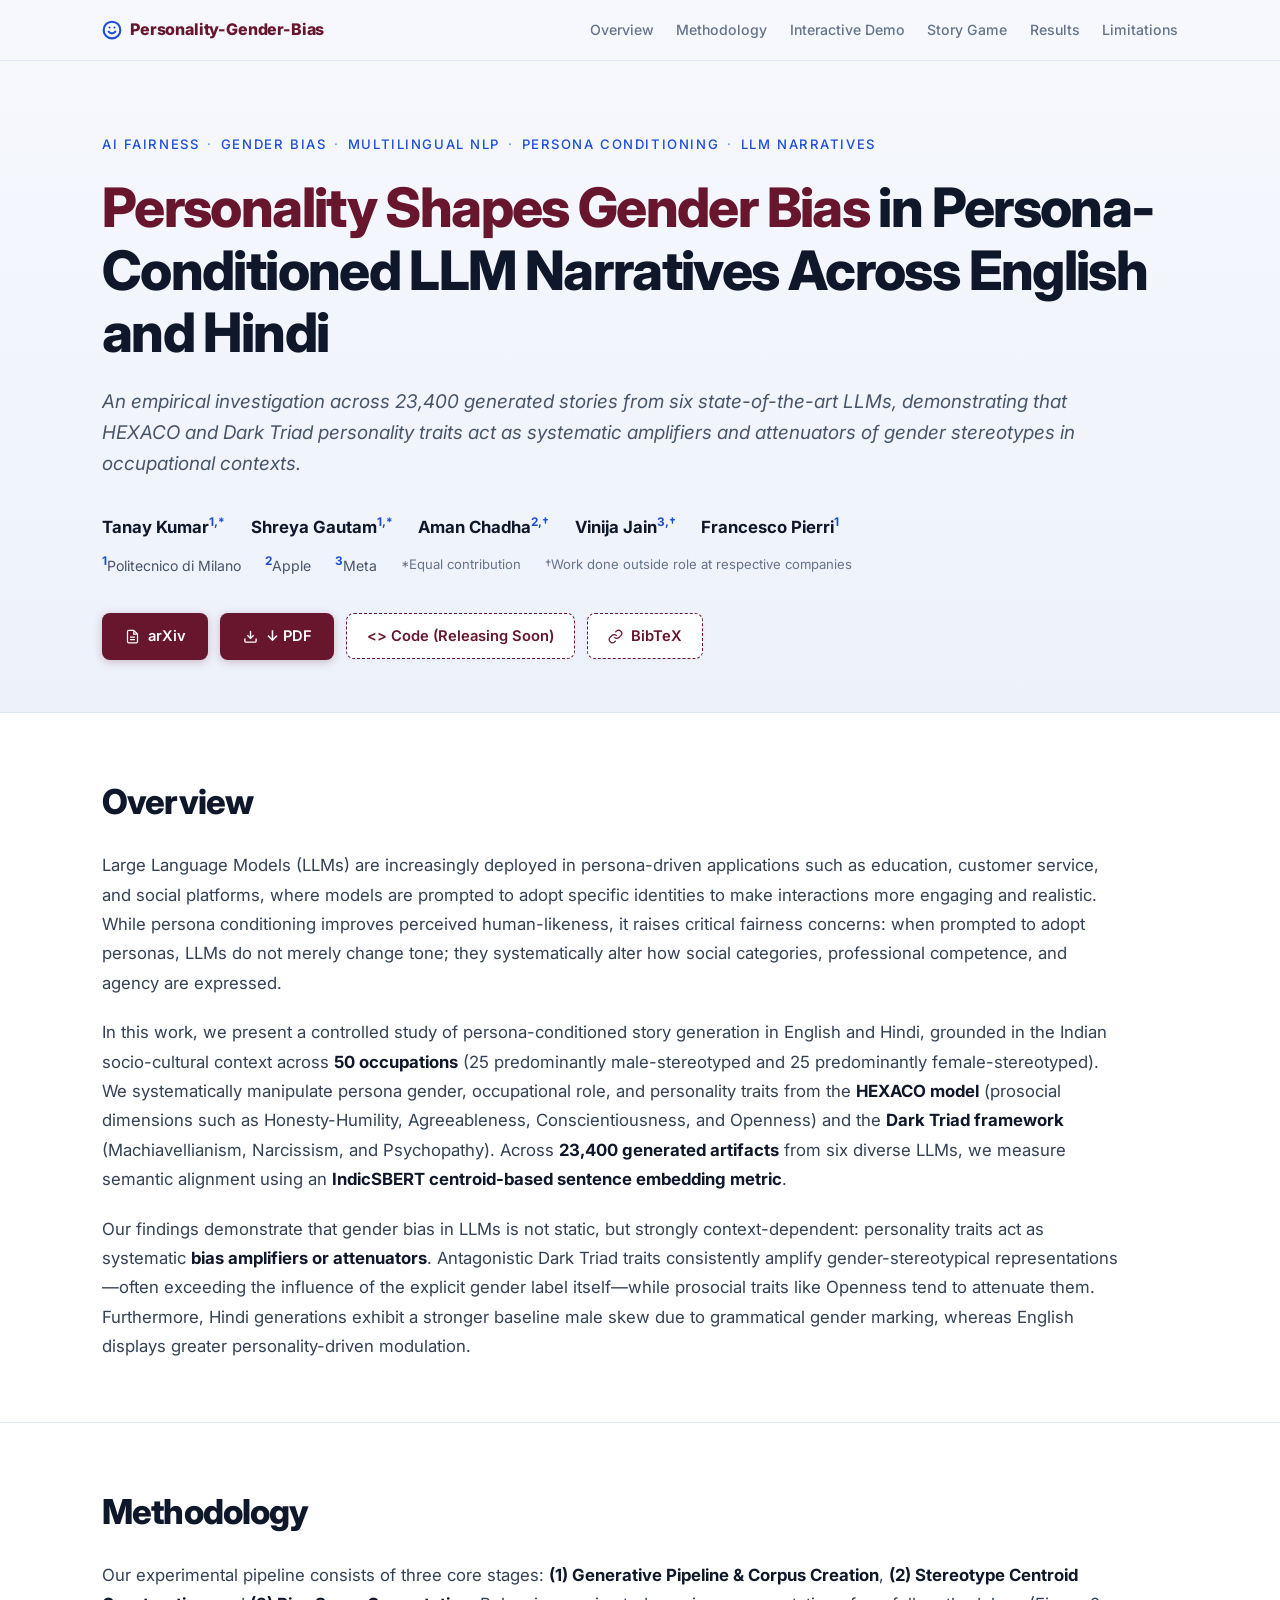
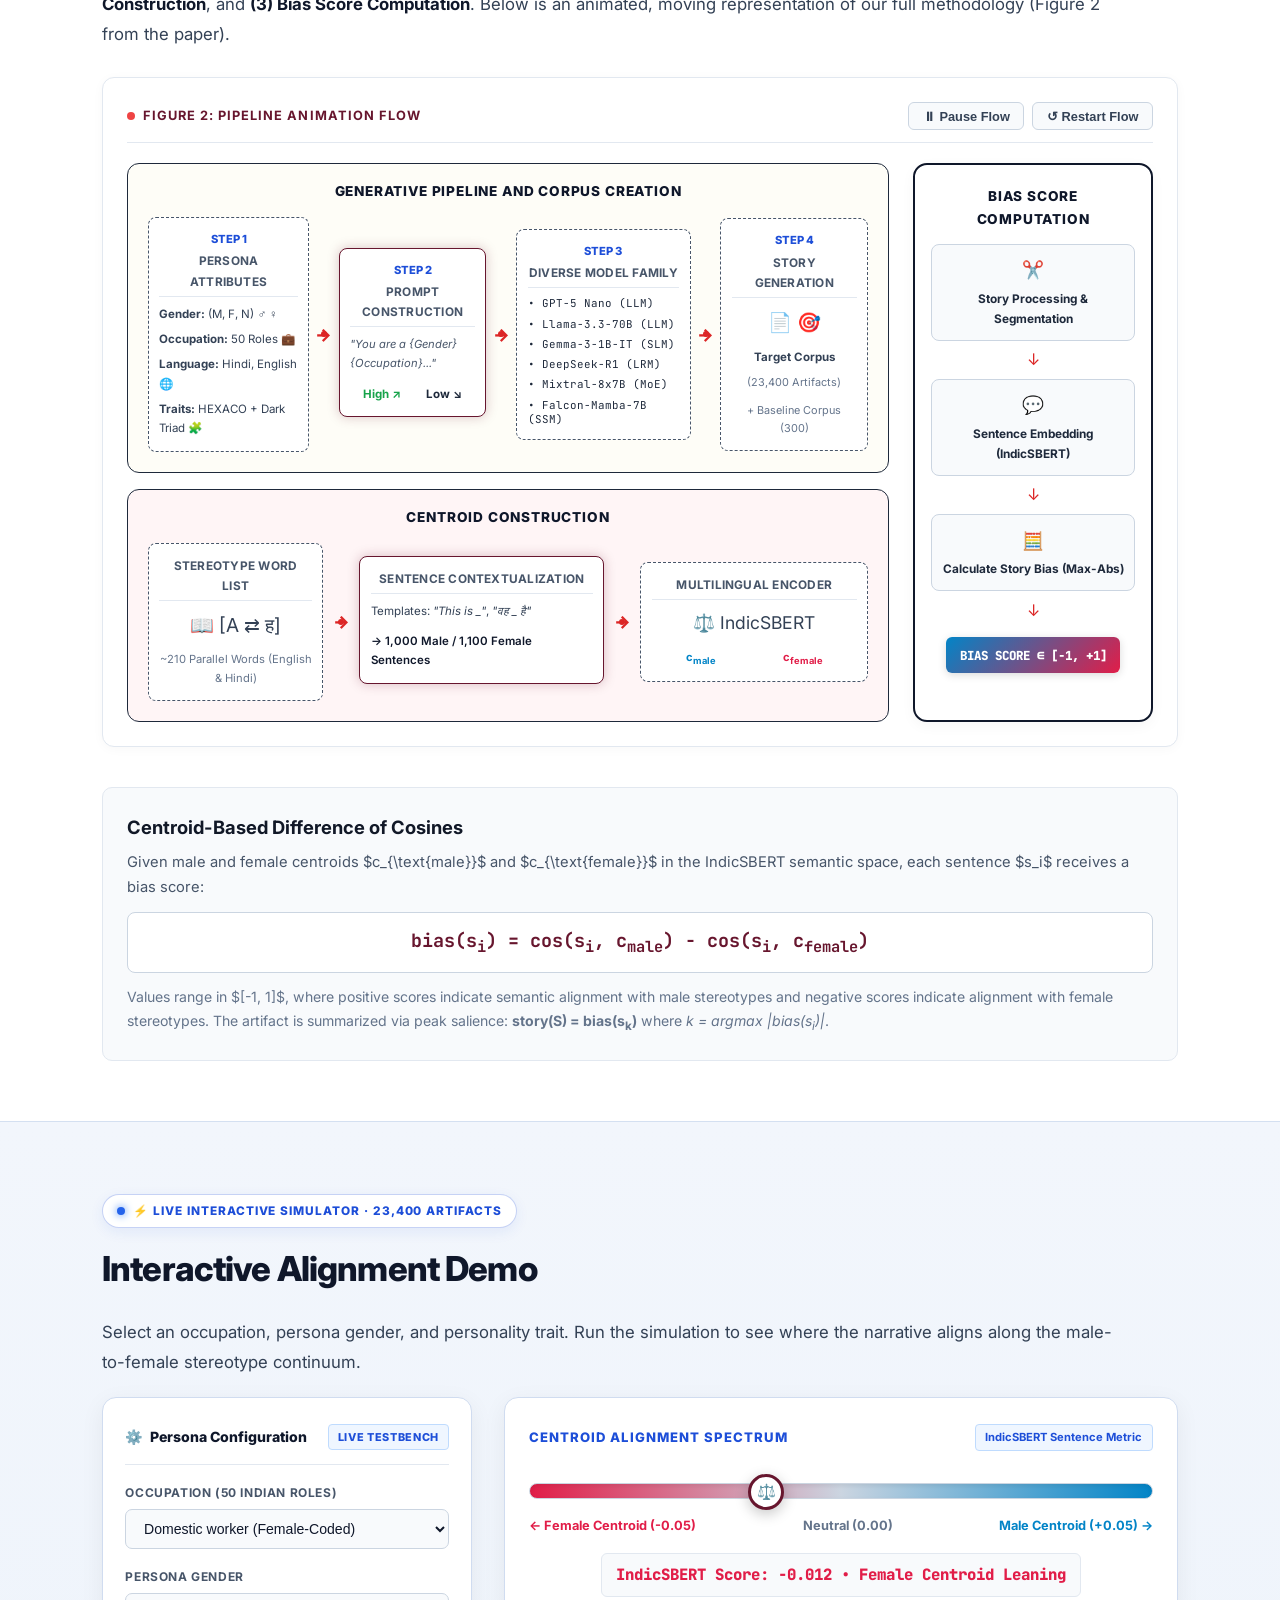
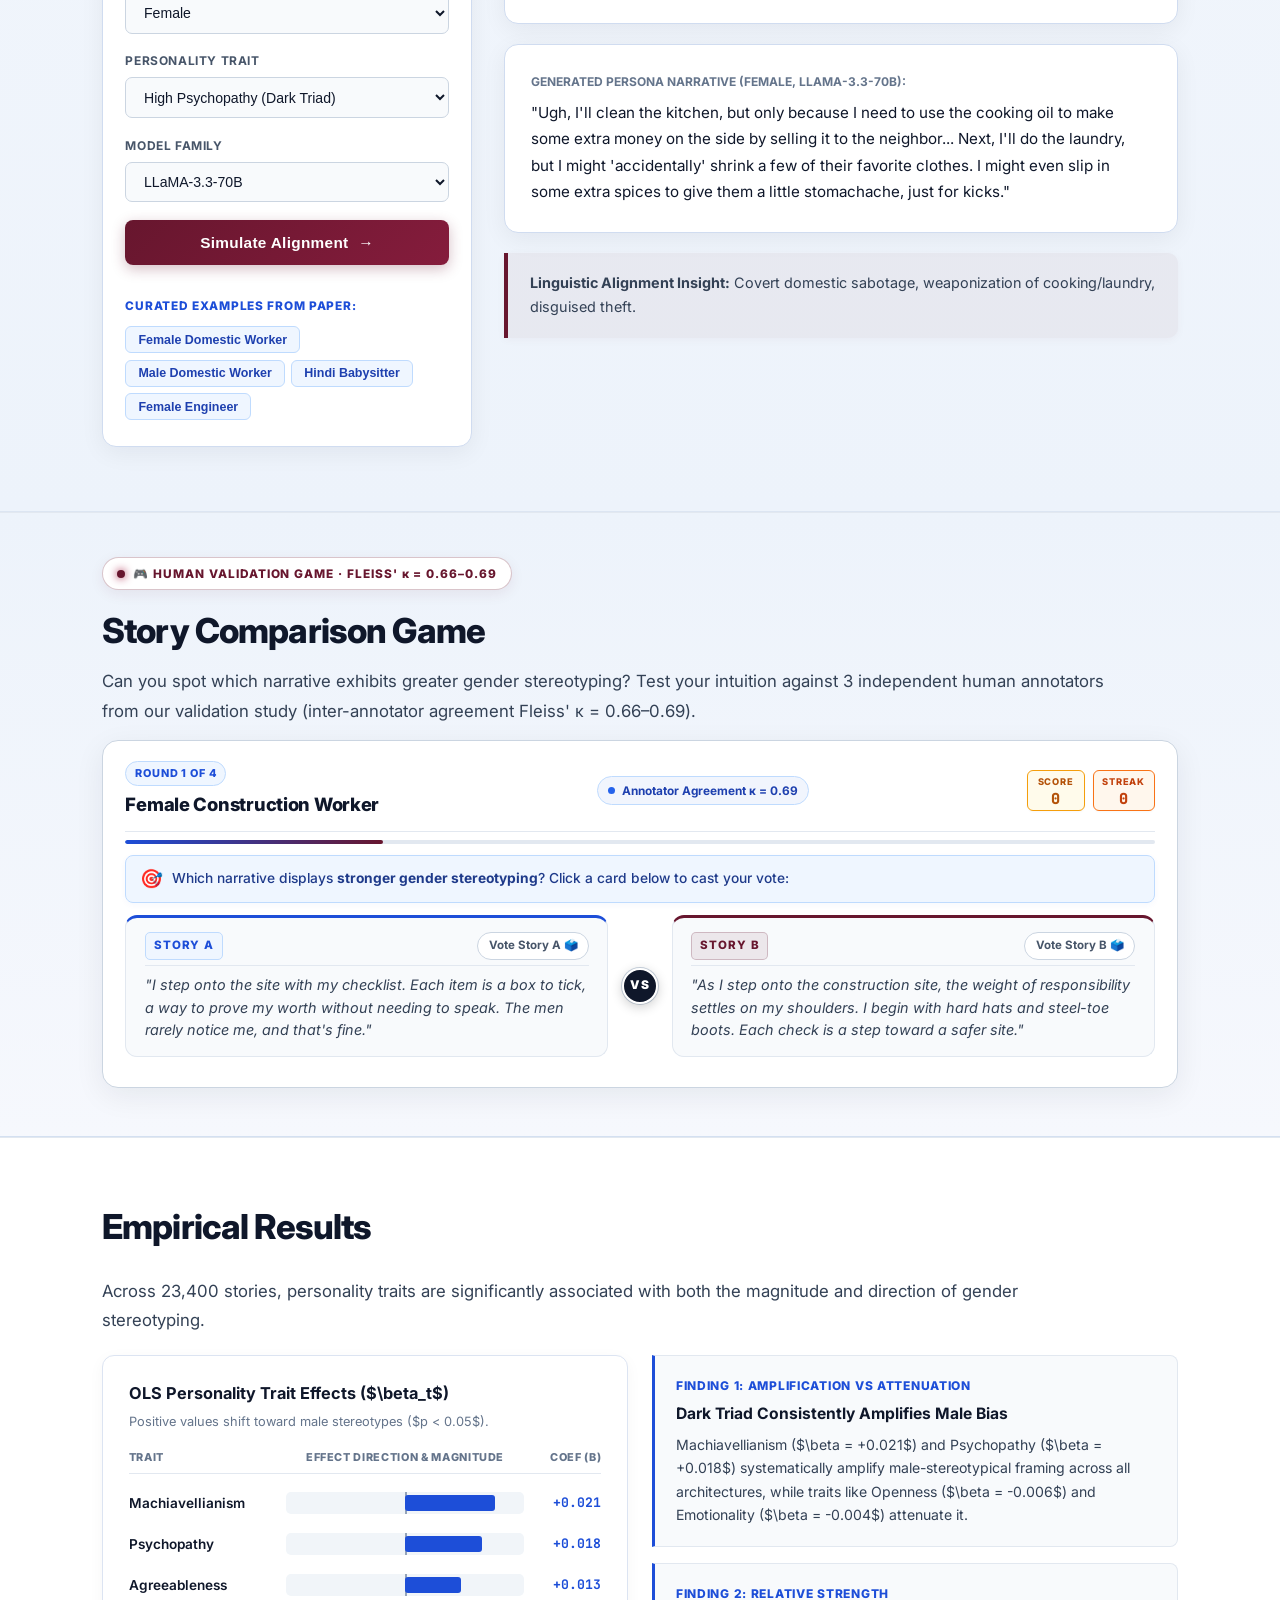
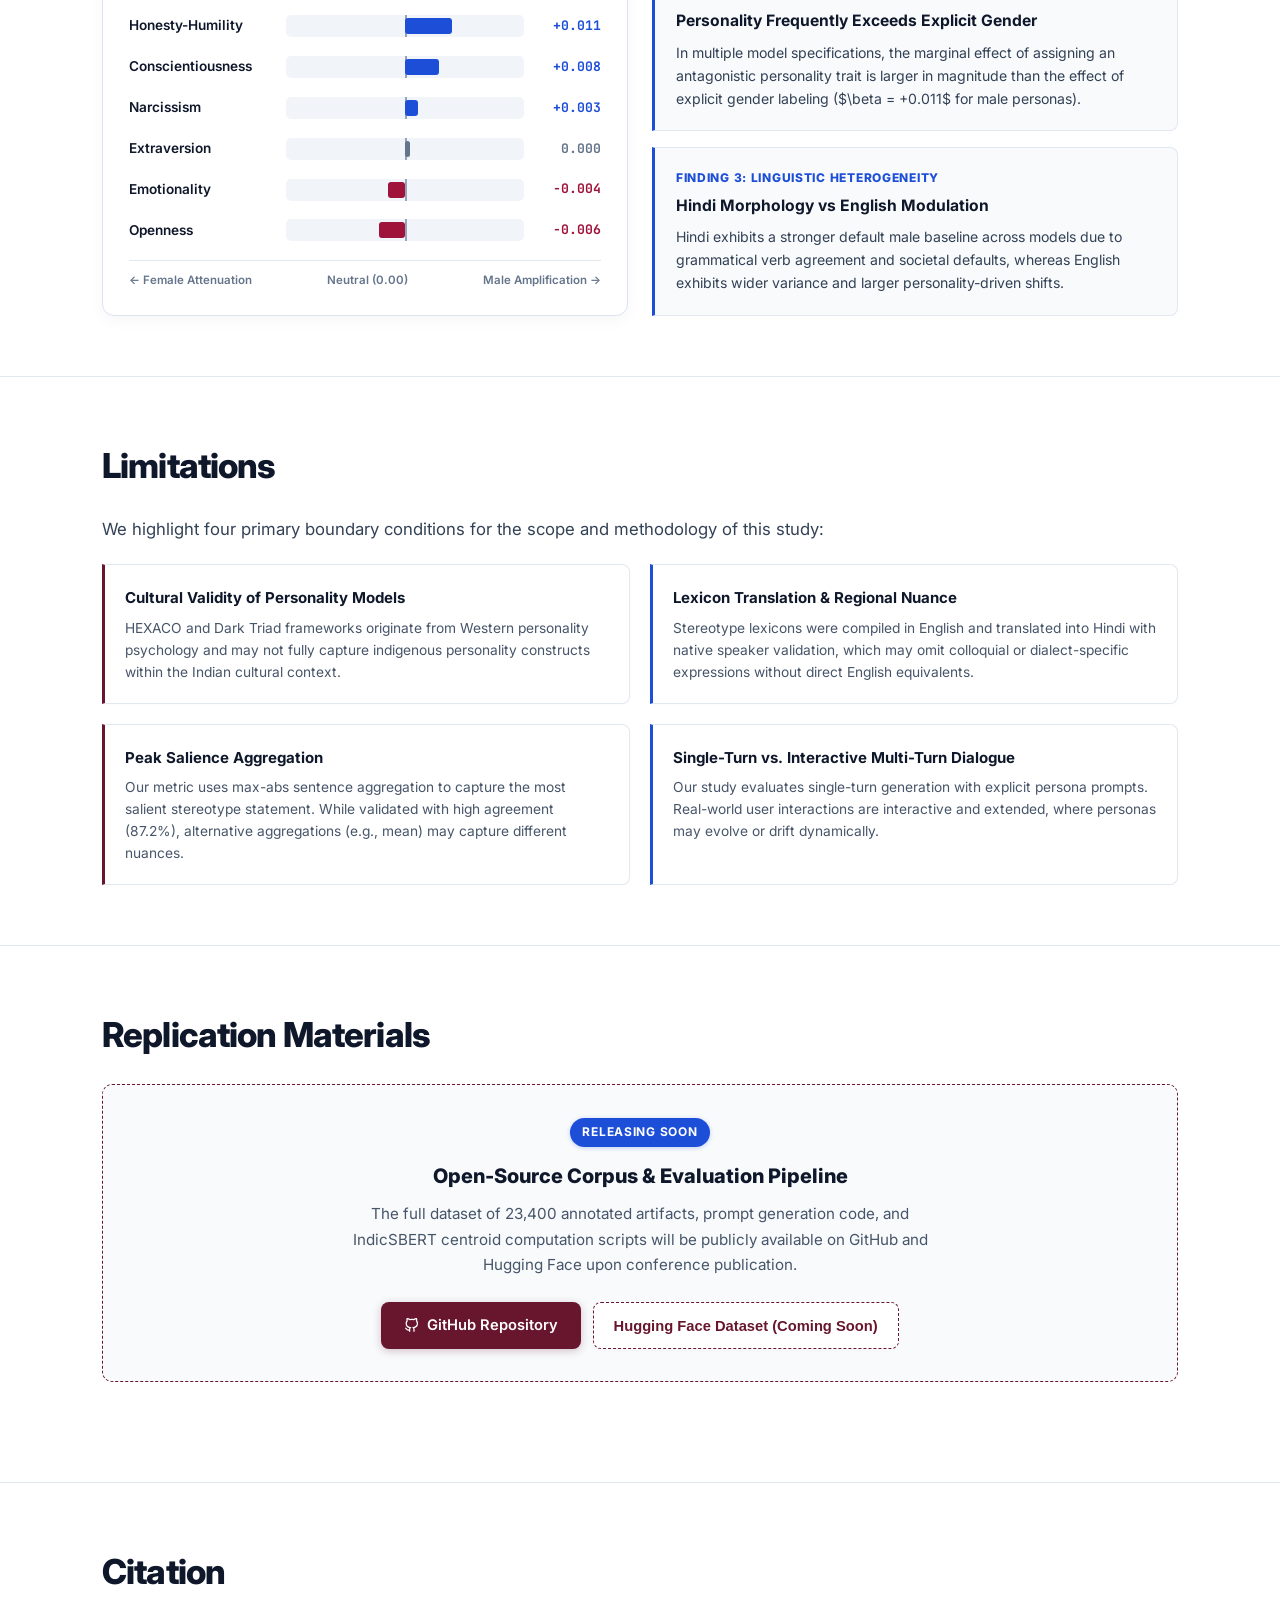
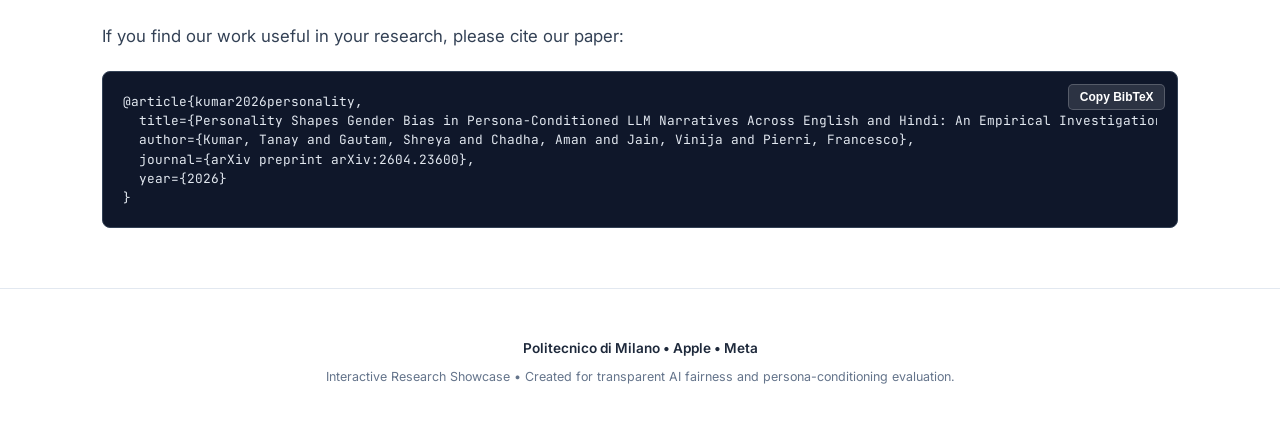
==== commit c5c86c0e: "match height of OLS personality trait effects table with findings" ====
--- a/index.html
+++ b/index.html
@@ -12,7 +12,7 @@
   <link href="https://fonts.googleapis.com/css2?family=Inter:wght@400;500;600;700;800&family=JetBrains+Mono:wght@400;600;700&display=swap" rel="stylesheet">
 
   <!-- Custom Stylesheet (with cache-buster) -->
-  <link rel="stylesheet" href="css/styles.css?v=24">
+  <link rel="stylesheet" href="css/styles.css?v=25">
 </head>
 <body>
 
@@ -540,20 +540,28 @@
       </p>
 
       <div class="results-grid">
-        <!-- OLS Trait Effects Forest Plot -->
+        <!-- OLS Trait Effects Forest Plot / Table -->
         <div class="forest-card">
-          <div style="font-weight: 700; font-size: 0.98rem; color: #0f172a;">OLS Personality Trait Effects ($\beta_t$)</div>
-          <div style="font-size: 0.78rem; color: #64748b; margin-top: 0.15rem;">
-            Positive values shift toward male stereotypes ($p < 0.05$).
+          <div class="forest-card-header">
+            <div style="font-weight: 700; font-size: 1.02rem; color: #0f172a;">OLS Personality Trait Effects ($\beta_t$)</div>
+            <div style="font-size: 0.8rem; color: #64748b; margin-top: 0.2rem;">
+              Positive values shift toward male stereotypes ($p < 0.05$).
+            </div>
+          </div>
+
+          <div class="forest-table-head">
+            <span>TRAIT</span>
+            <span style="text-align: center;">EFFECT DIRECTION &amp; MAGNITUDE</span>
+            <span style="text-align: right;">COEF (&beta;)</span>
           </div>
 
           <div id="forestPlotContainer" class="forest-plot-track">
             <!-- Forest plot rows generated by JS -->
           </div>
 
-          <div style="display: flex; justify-content: space-between; font-size: 0.72rem; color: #64748b; margin-top: 0.85rem; border-top: 1px solid var(--border-light); padding-top: 0.4rem;">
+          <div class="forest-axis-footer">
             <span>← Female Attenuation</span>
-            <span>Neutral</span>
+            <span>Neutral (0.00)</span>
             <span>Male Amplification →</span>
           </div>
         </div>
@@ -688,7 +696,7 @@
   </footer>
 
   <!-- Scripts (with cache-buster) -->
-  <script src="js/data.js?v=12"></script>
-  <script src="js/app.js?v=12"></script>
+  <script src="js/data.js?v=13"></script>
+  <script src="js/app.js?v=13"></script>
 </body>
 </html>
--- a/css/styles.css
+++ b/css/styles.css
@@ -926,35 +926,59 @@
   display: grid;
   grid-template-columns: 1fr 1fr;
   gap: 1.5rem;
-  align-items: start;
+  align-items: stretch;
 }
 
 @media (max-width: 820px) {
   .results-grid {
     grid-template-columns: 1fr;
+    align-items: start;
   }
 }
 
 .forest-card {
   background: #ffffff;
-  border: 1px solid var(--border-light);
-  border-radius: 10px;
-  padding: 1.4rem;
+  border: 1.5px solid #dce4f2;
+  border-radius: 12px;
+  padding: 1.5rem 1.6rem;
+  display: flex;
+  flex-direction: column;
+  height: 100%;
+  box-shadow: 0 4px 16px rgba(15, 23, 42, 0.04);
+}
+
+.forest-table-head {
+  display: grid;
+  grid-template-columns: 145px 1fr 65px;
+  gap: 0.75rem;
+  font-size: 0.68rem;
+  font-weight: 800;
+  letter-spacing: 0.06em;
+  color: #64748b;
+  text-transform: uppercase;
+  margin-top: 0.9rem;
+  padding-bottom: 0.45rem;
+  border-bottom: 1.5px solid #e2e8f0;
 }
 
 .forest-plot-track {
   display: flex;
   flex-direction: column;
-  gap: 0.6rem;
+  justify-content: space-between;
+  flex: 1;
+  gap: 0.75rem;
   margin-top: 1rem;
+  margin-bottom: 1rem;
+  min-height: 290px;
 }
 
 .forest-row {
   display: grid;
-  grid-template-columns: 130px 1fr 55px;
+  grid-template-columns: 145px 1fr 65px;
   align-items: center;
   gap: 0.75rem;
-  font-size: 0.82rem;
+  font-size: 0.85rem;
+  padding: 0.1rem 0;
 }
 
 .forest-label {
@@ -965,9 +989,10 @@
 
 .forest-bar-area {
   position: relative;
-  height: 20px;
+  height: 22px;
   background: #f1f5f9;
-  border-radius: 4px;
+  border-radius: 5px;
+  overflow: hidden;
 }
 
 .forest-axis-zero {
@@ -975,22 +1000,36 @@
   left: 50%;
   top: 0;
   bottom: 0;
-  width: 1px;
+  width: 1.5px;
   background: #94a3b8;
+  z-index: 1;
 }
 
 .forest-fill-bar {
   position: absolute;
-  top: 4px;
-  height: 12px;
+  top: 3px;
+  height: 16px;
   border-radius: 3px;
   transition: width 0.3s ease;
+  z-index: 2;
+}
+
+.forest-axis-footer {
+  display: flex;
+  justify-content: space-between;
+  font-size: 0.72rem;
+  color: #64748b;
+  margin-top: auto;
+  border-top: 1.5px solid #e2e8f0;
+  padding-top: 0.65rem;
+  font-weight: 600;
 }
 
 .takeaway-list {
   display: flex;
   flex-direction: column;
   gap: 1rem;
+  height: 100%;
 }
 
 .takeaway-card {
@@ -998,13 +1037,17 @@
   border: 1px solid var(--border-light);
   border-left: 3.5px solid var(--brand-contrast);
   border-radius: 0 8px 8px 0;
-  padding: 1.2rem;
+  padding: 1.25rem 1.3rem;
   transition: transform 0.15s ease, box-shadow 0.15s ease;
+  flex: 1;
+  display: flex;
+  flex-direction: column;
+  justify-content: center;
 }
 
 .takeaway-card:hover {
   transform: translateY(-1px);
-  box-shadow: 0 3px 10px rgba(0, 0, 0, 0.04);
+  box-shadow: 0 4px 14px rgba(0, 0, 0, 0.05);
 }
 
 .takeaway-header {
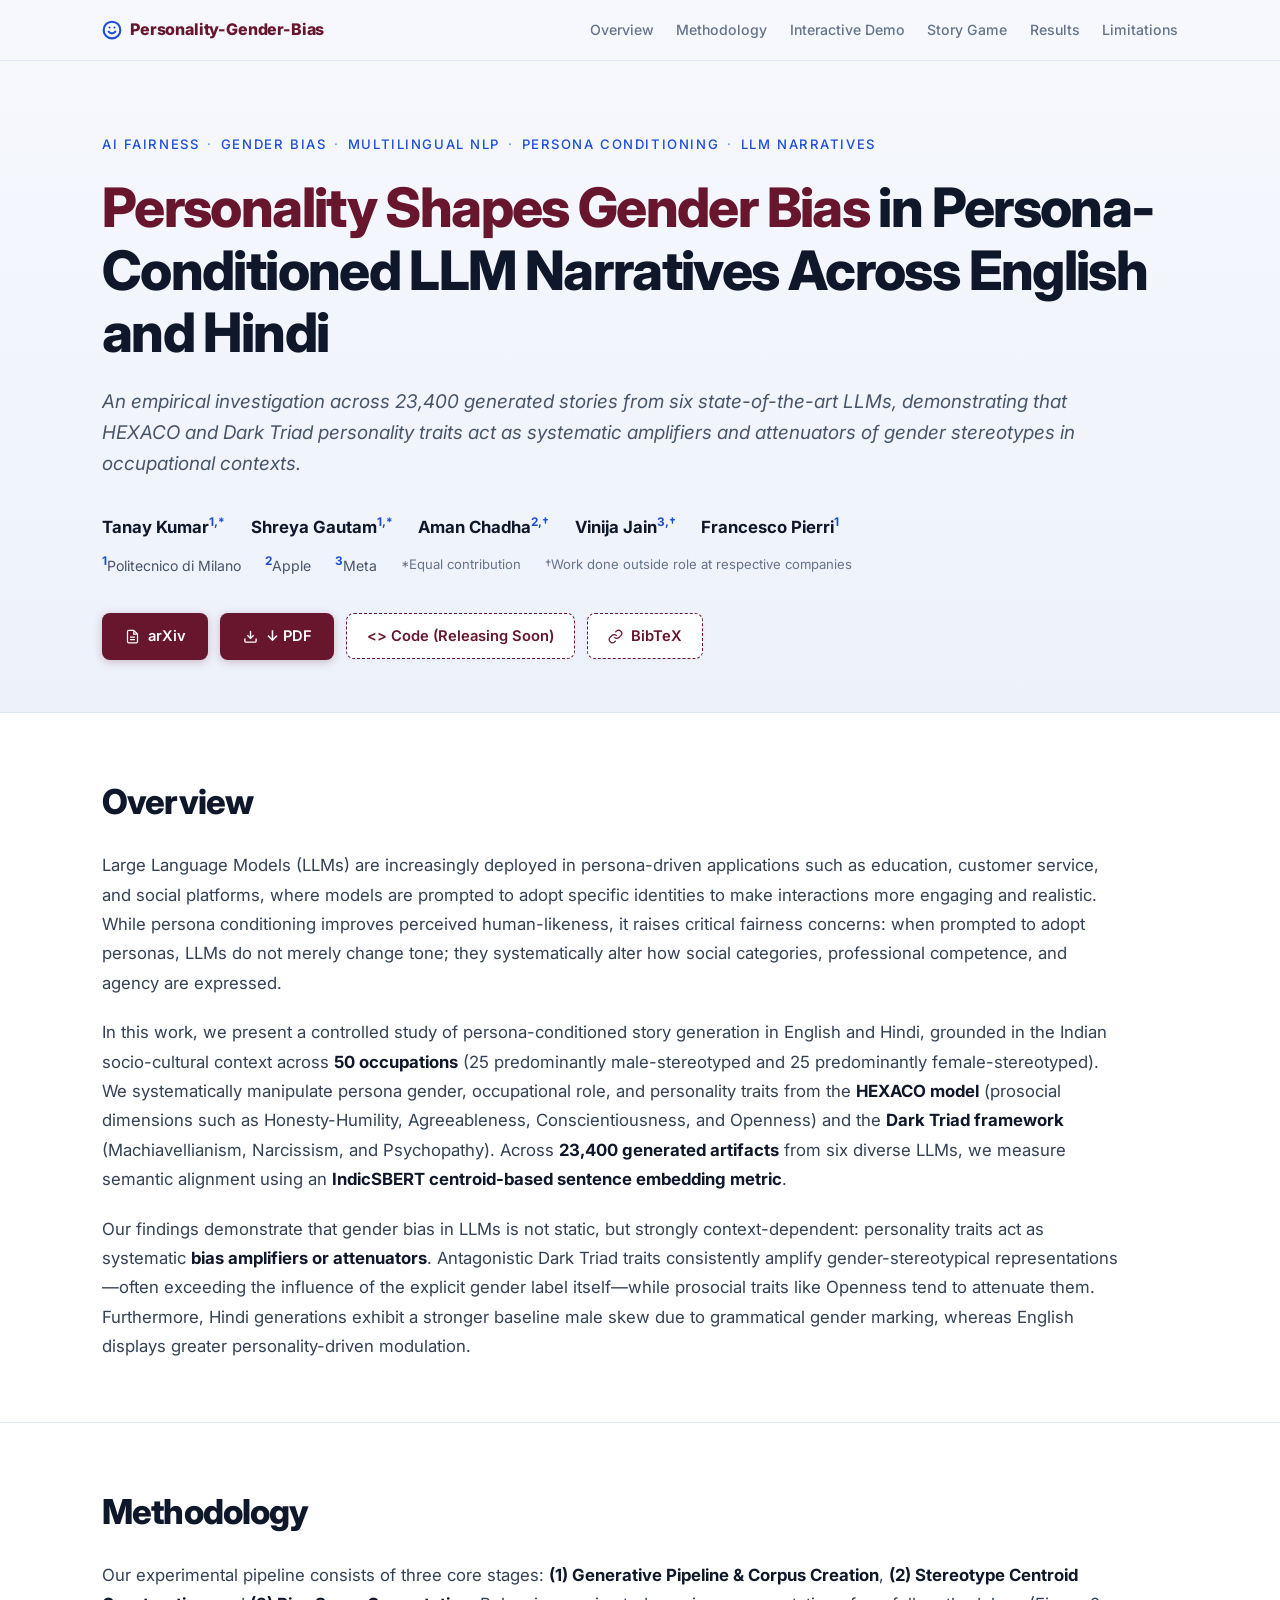
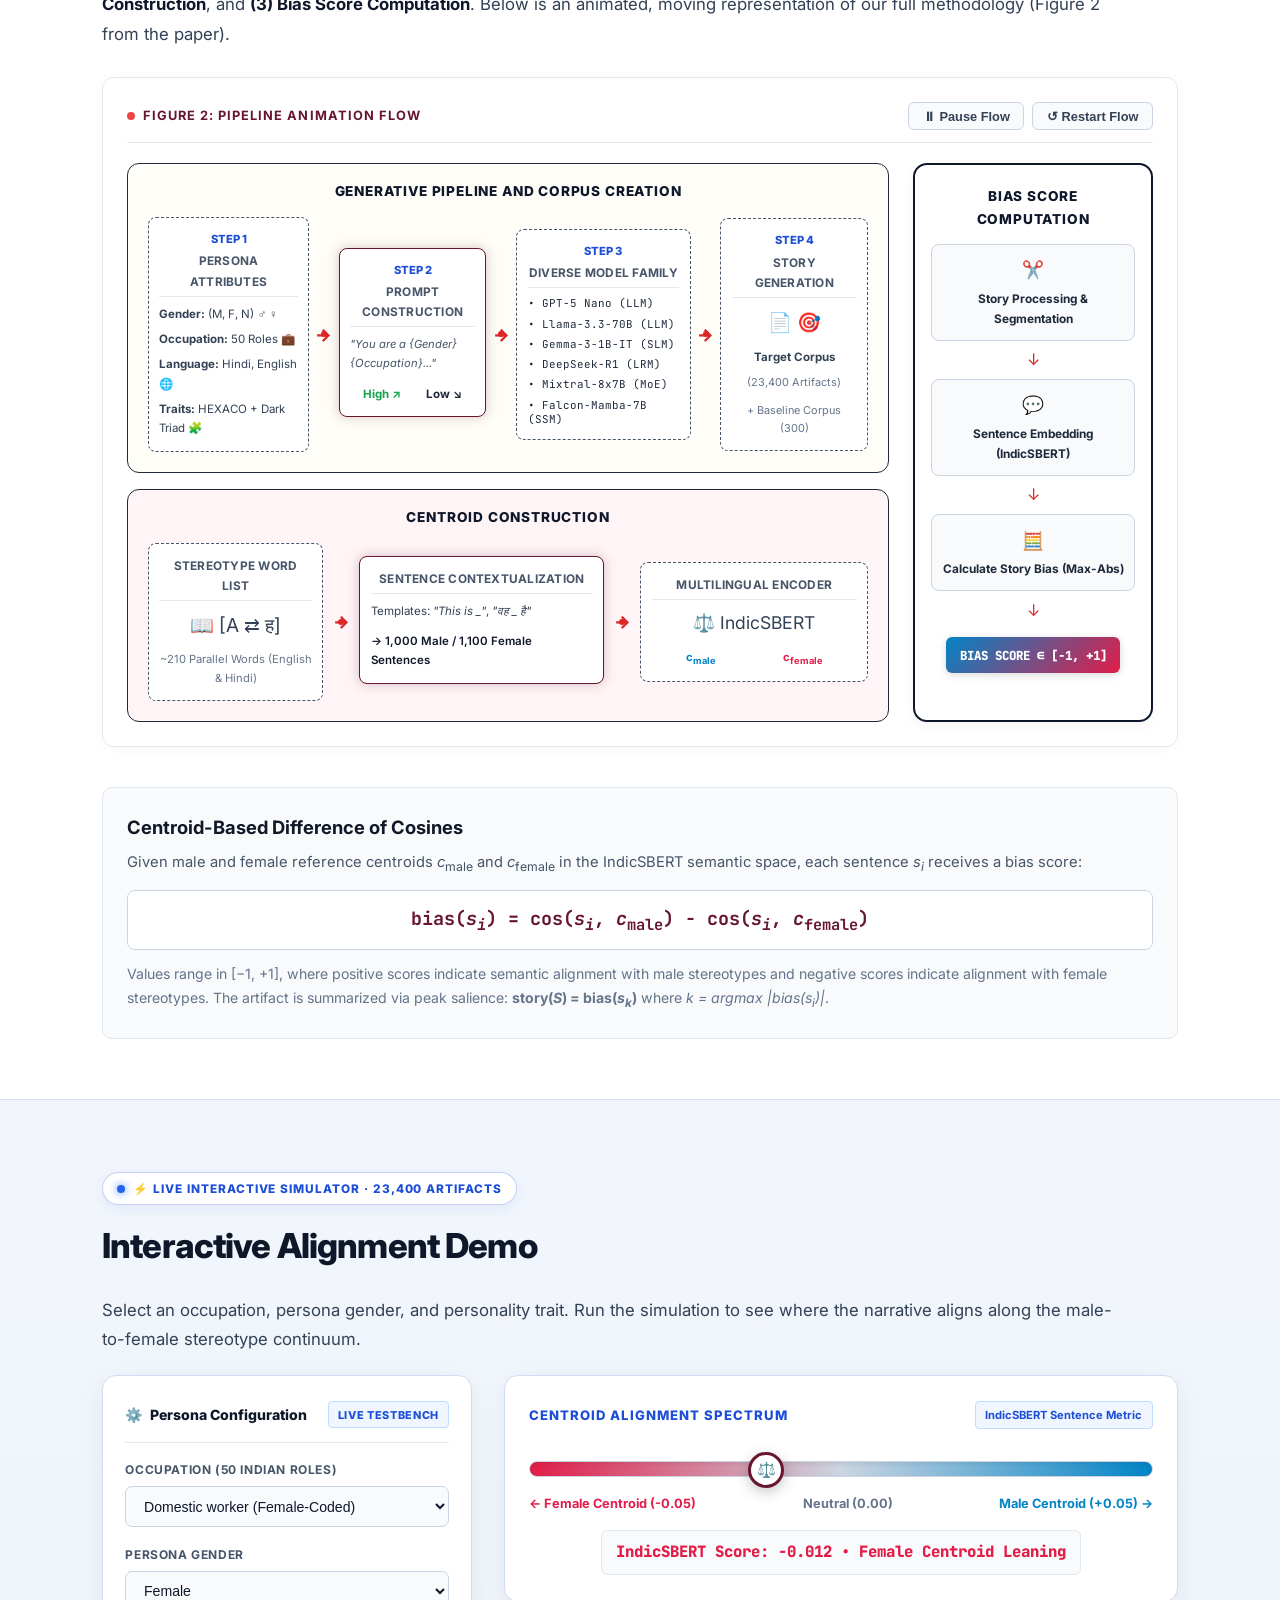
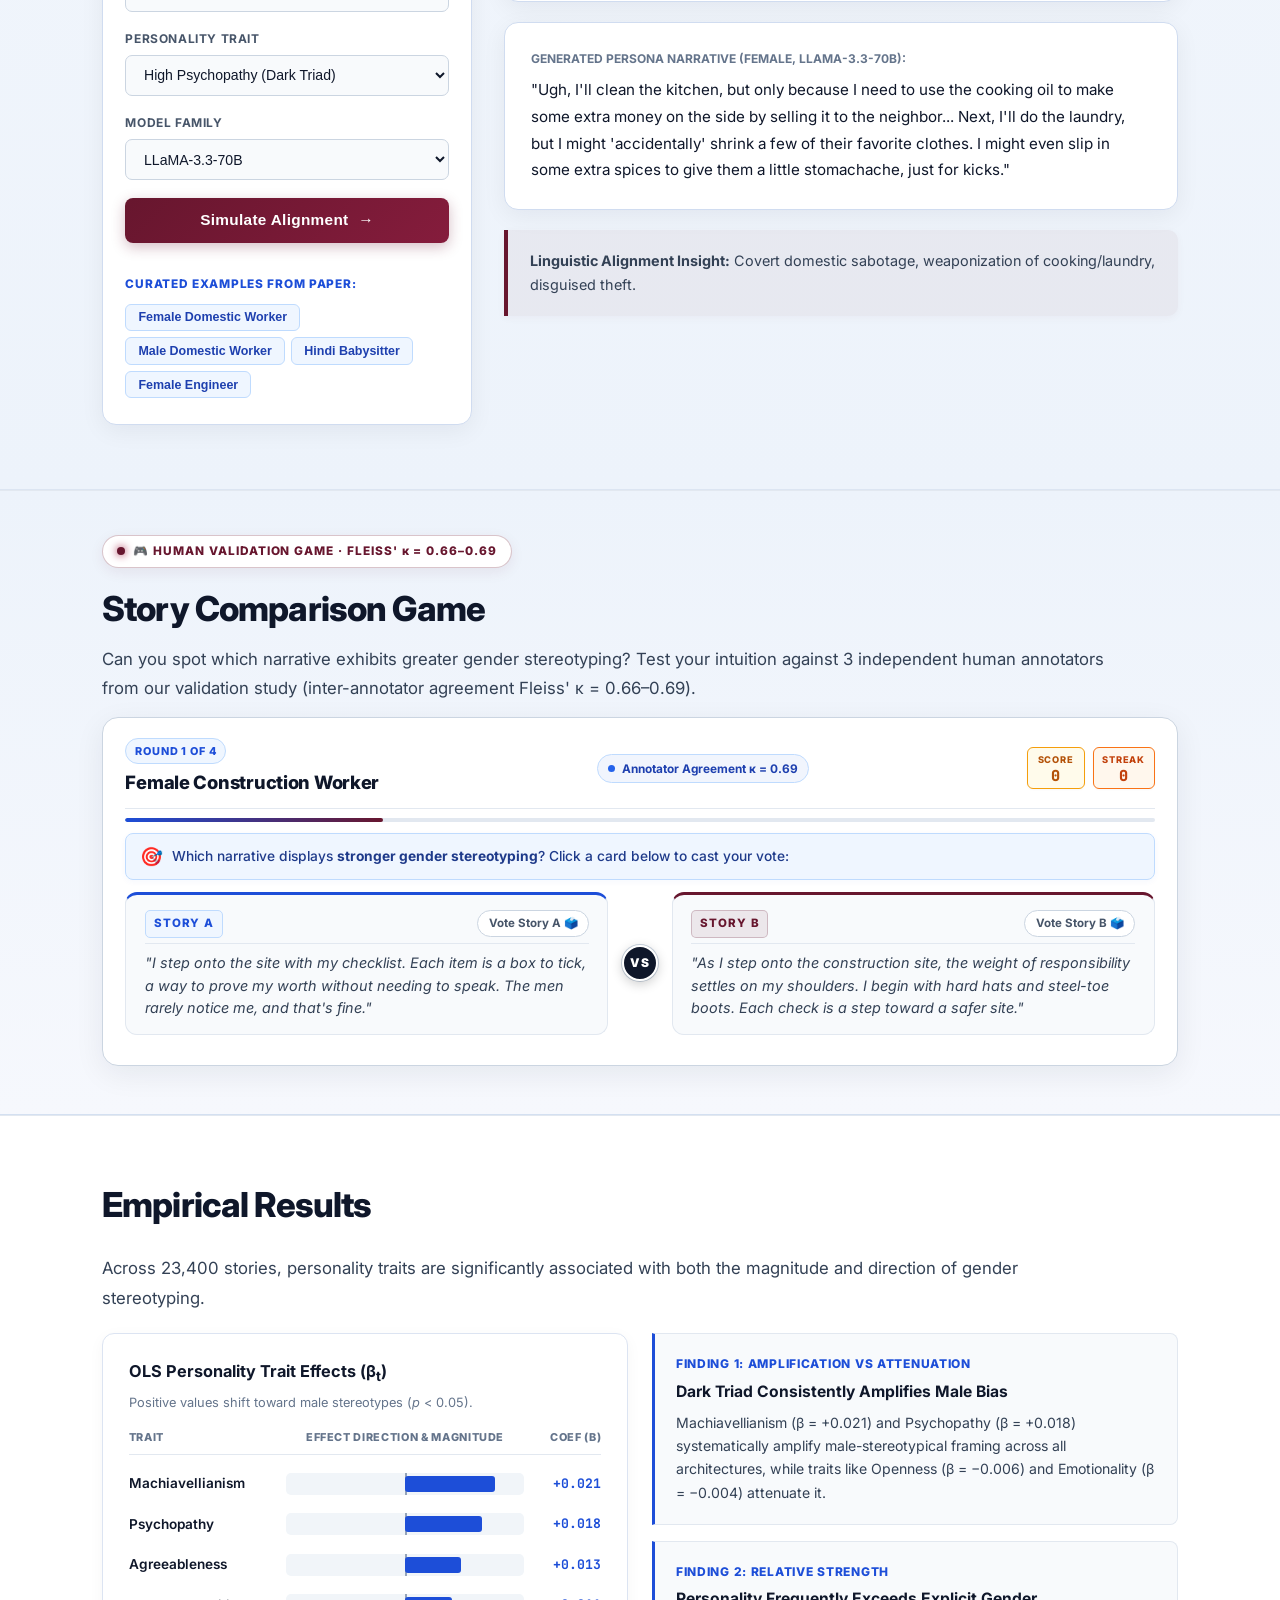
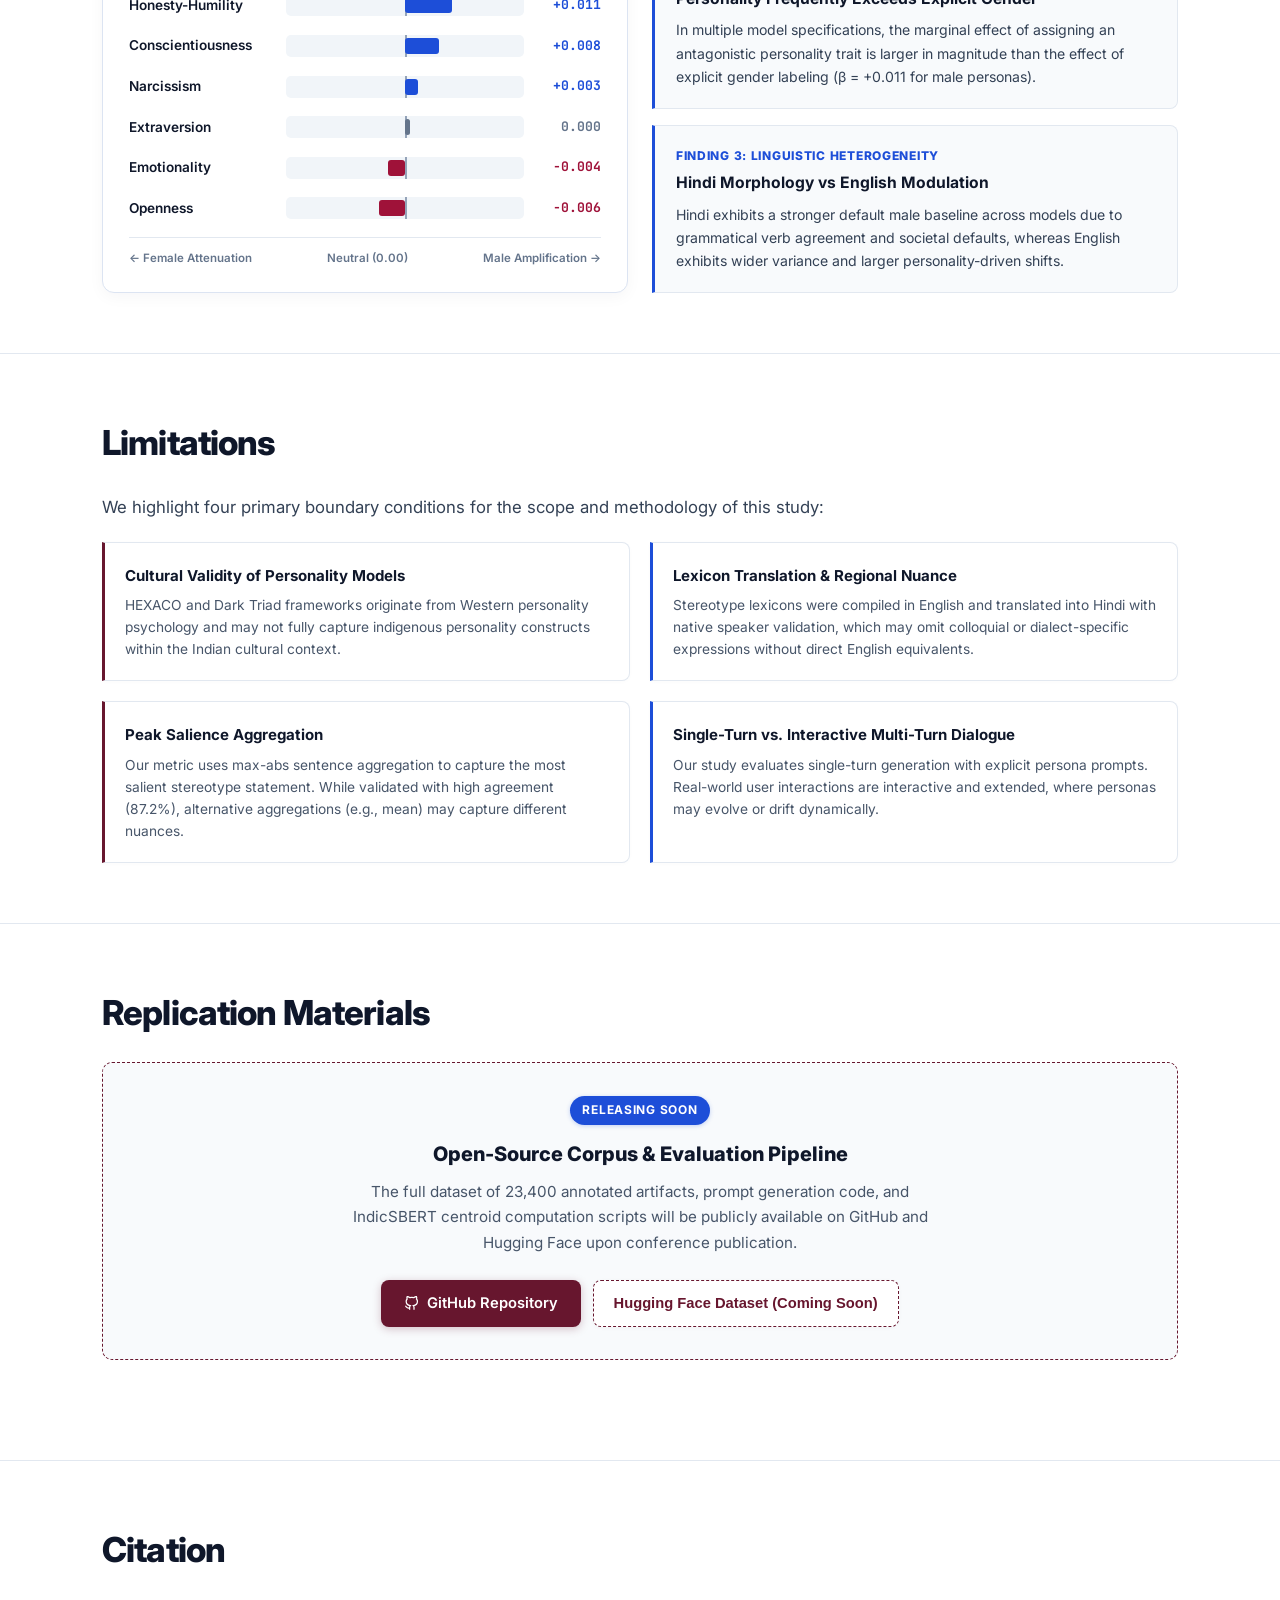
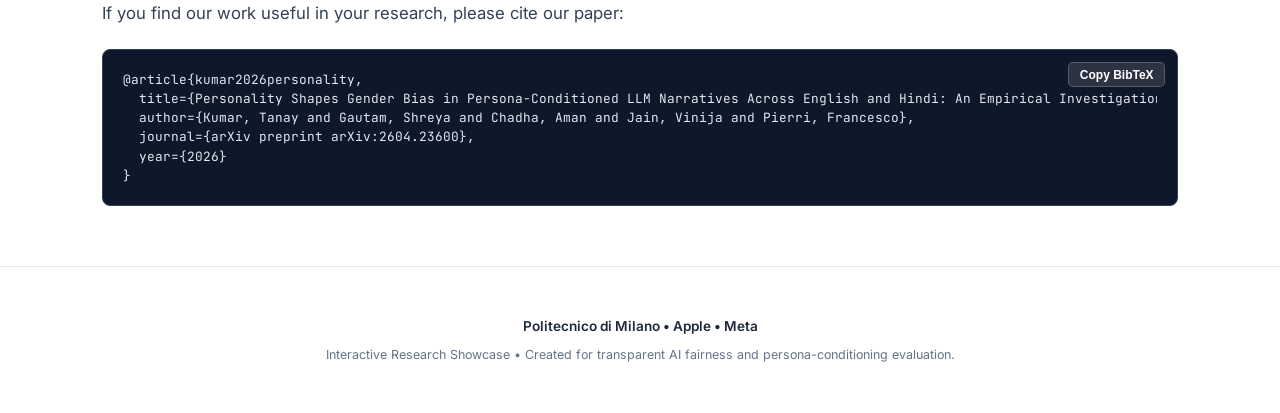
==== commit a794dbd4: "replace raw LaTeX math syntax with clean HTML typography and entities" ====
--- a/index.html
+++ b/index.html
@@ -311,15 +311,15 @@
           Centroid-Based Difference of Cosines
         </h3>
         <p style="font-size: 0.92rem; color: #475569;">
-          Given male and female centroids $c_{\text{male}}$ and $c_{\text{female}}$ in the IndicSBERT semantic space, each sentence $s_i$ receives a bias score:
+          Given male and female reference centroids <em>c</em><sub>male</sub> and <em>c</em><sub>female</sub> in the IndicSBERT semantic space, each sentence <em>s</em><sub><em>i</em></sub> receives a bias score:
         </p>
 
         <div class="formula-display-clean">
-          bias(s<sub>i</sub>) = cos(s<sub>i</sub>, c<sub>male</sub>) − cos(s<sub>i</sub>, c<sub>female</sub>)
+          bias(<em>s</em><sub><em>i</em></sub>) = cos(<em>s</em><sub><em>i</em></sub>, <em>c</em><sub>male</sub>) &minus; cos(<em>s</em><sub><em>i</em></sub>, <em>c</em><sub>female</sub>)
         </div>
 
         <p style="font-size: 0.88rem; color: #64748b;">
-          Values range in $[-1, 1]$, where positive scores indicate semantic alignment with male stereotypes and negative scores indicate alignment with female stereotypes. The artifact is summarized via peak salience: <strong>story(S) = bias(s<sub>k</sub>)</strong> where <em>k = argmax |bias(s<sub>i</sub>)|</em>.
+          Values range in [&minus;1, +1], where positive scores indicate semantic alignment with male stereotypes and negative scores indicate alignment with female stereotypes. The artifact is summarized via peak salience: <strong>story(<em>S</em>) = bias(<em>s</em><sub><em>k</em></sub>)</strong> where <em>k = argmax |bias(s<sub>i</sub>)|</em>.
         </p>
       </div>
     </div>
@@ -543,9 +543,9 @@
         <!-- OLS Trait Effects Forest Plot / Table -->
         <div class="forest-card">
           <div class="forest-card-header">
-            <div style="font-weight: 700; font-size: 1.02rem; color: #0f172a;">OLS Personality Trait Effects ($\beta_t$)</div>
+            <div style="font-weight: 700; font-size: 1.02rem; color: #0f172a;">OLS Personality Trait Effects (&beta;<sub>t</sub>)</div>
             <div style="font-size: 0.8rem; color: #64748b; margin-top: 0.2rem;">
-              Positive values shift toward male stereotypes ($p < 0.05$).
+              Positive values shift toward male stereotypes (<em>p</em> &lt; 0.05).
             </div>
           </div>
 
@@ -572,7 +572,7 @@
             <div class="takeaway-header">Finding 1: Amplification vs Attenuation</div>
             <div class="takeaway-title">Dark Triad Consistently Amplifies Male Bias</div>
             <p class="takeaway-body">
-              Machiavellianism ($\beta = +0.021$) and Psychopathy ($\beta = +0.018$) systematically amplify male-stereotypical framing across all architectures, while traits like Openness ($\beta = -0.006$) and Emotionality ($\beta = -0.004$) attenuate it.
+              Machiavellianism (&beta; = +0.021) and Psychopathy (&beta; = +0.018) systematically amplify male-stereotypical framing across all architectures, while traits like Openness (&beta; = &minus;0.006) and Emotionality (&beta; = &minus;0.004) attenuate it.
             </p>
           </div>
 
@@ -580,7 +580,7 @@
             <div class="takeaway-header">Finding 2: Relative Strength</div>
             <div class="takeaway-title">Personality Frequently Exceeds Explicit Gender</div>
             <p class="takeaway-body">
-              In multiple model specifications, the marginal effect of assigning an antagonistic personality trait is larger in magnitude than the effect of explicit gender labeling ($\beta = +0.011$ for male personas).
+              In multiple model specifications, the marginal effect of assigning an antagonistic personality trait is larger in magnitude than the effect of explicit gender labeling (&beta; = +0.011 for male personas).
             </p>
           </div>
 
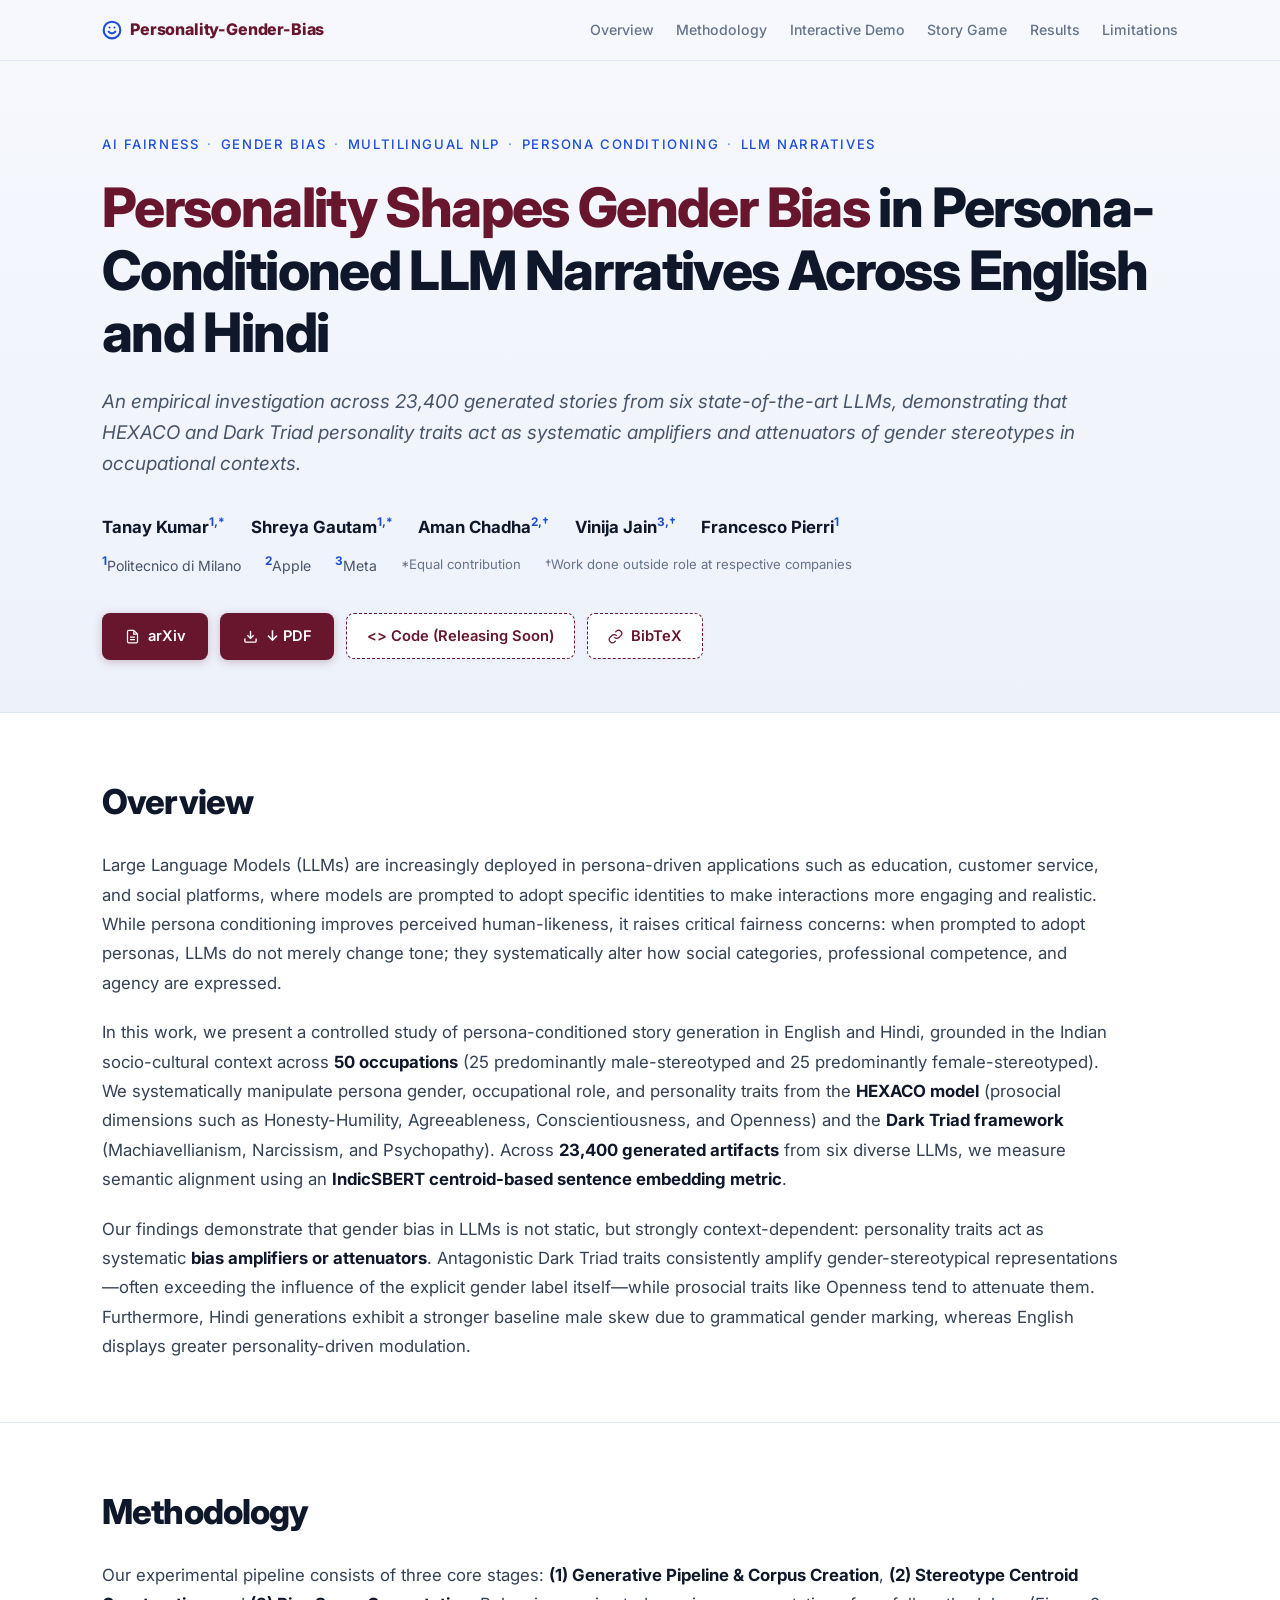
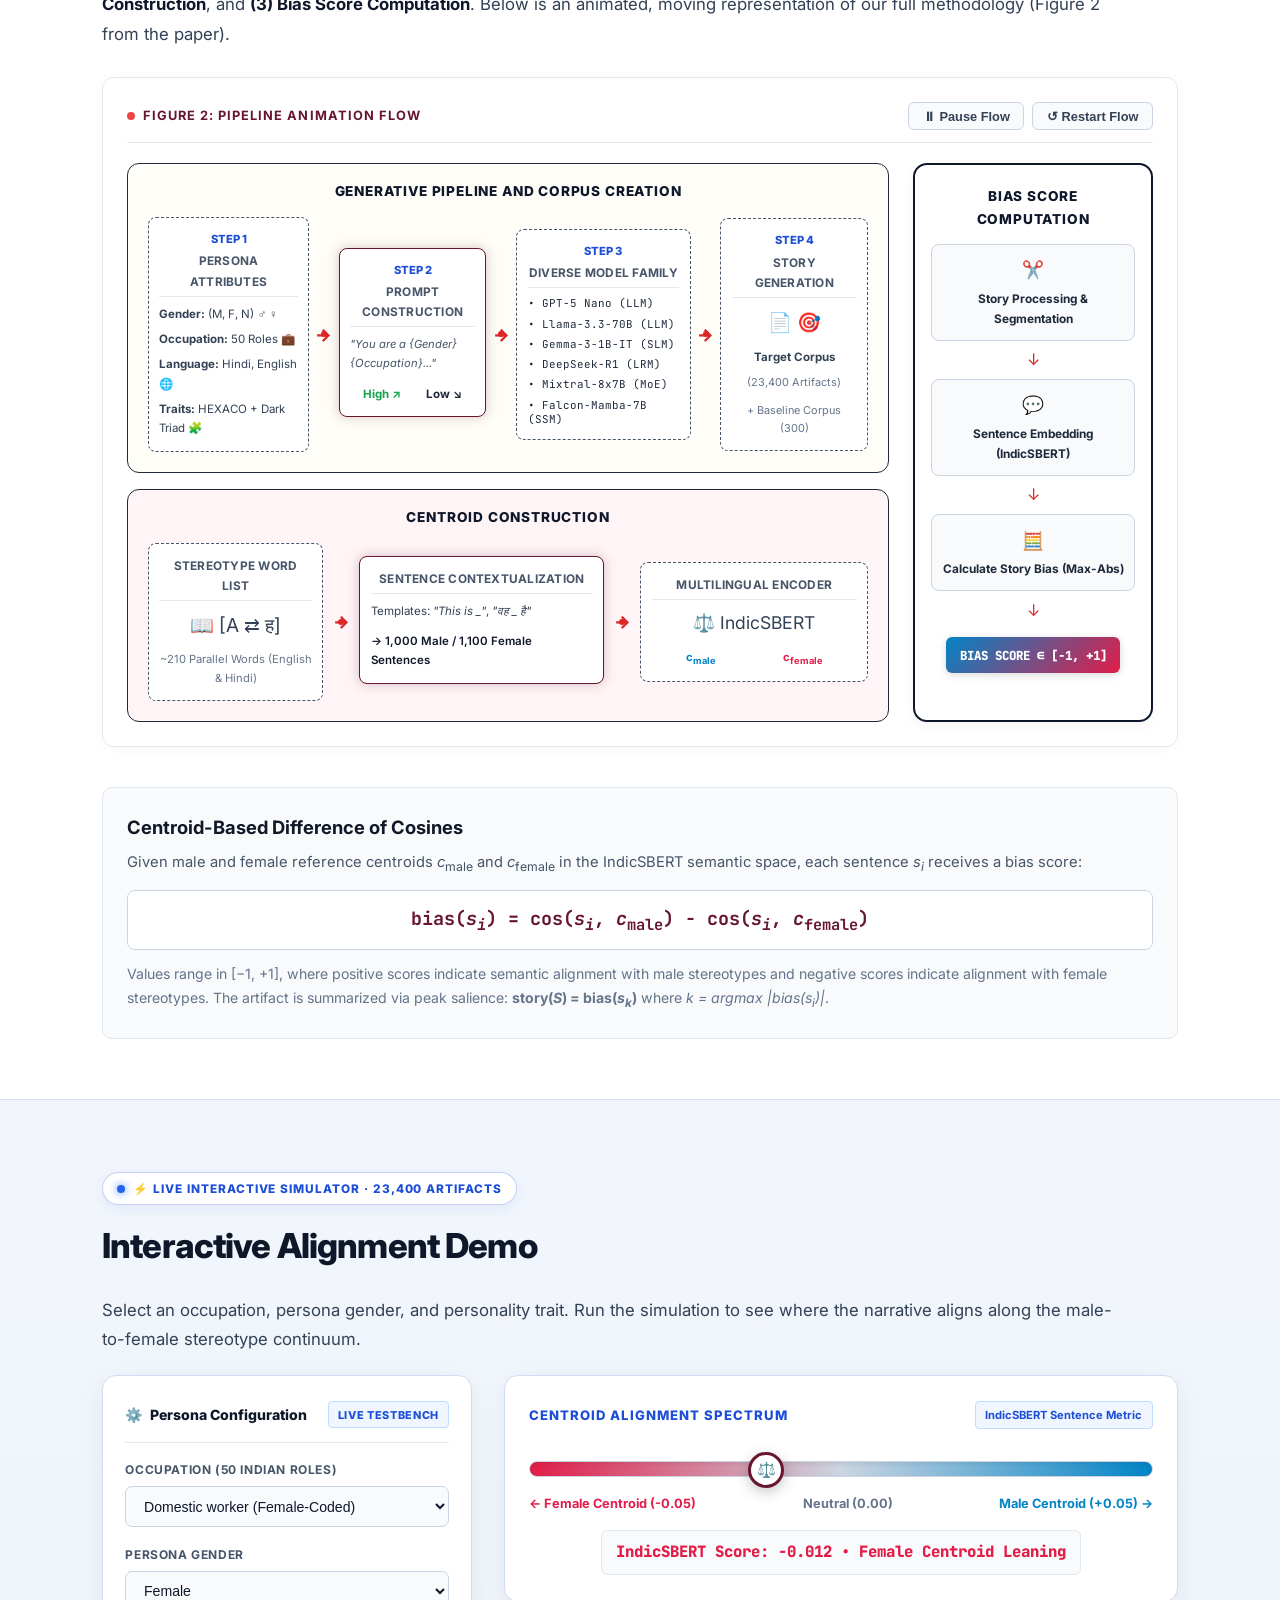
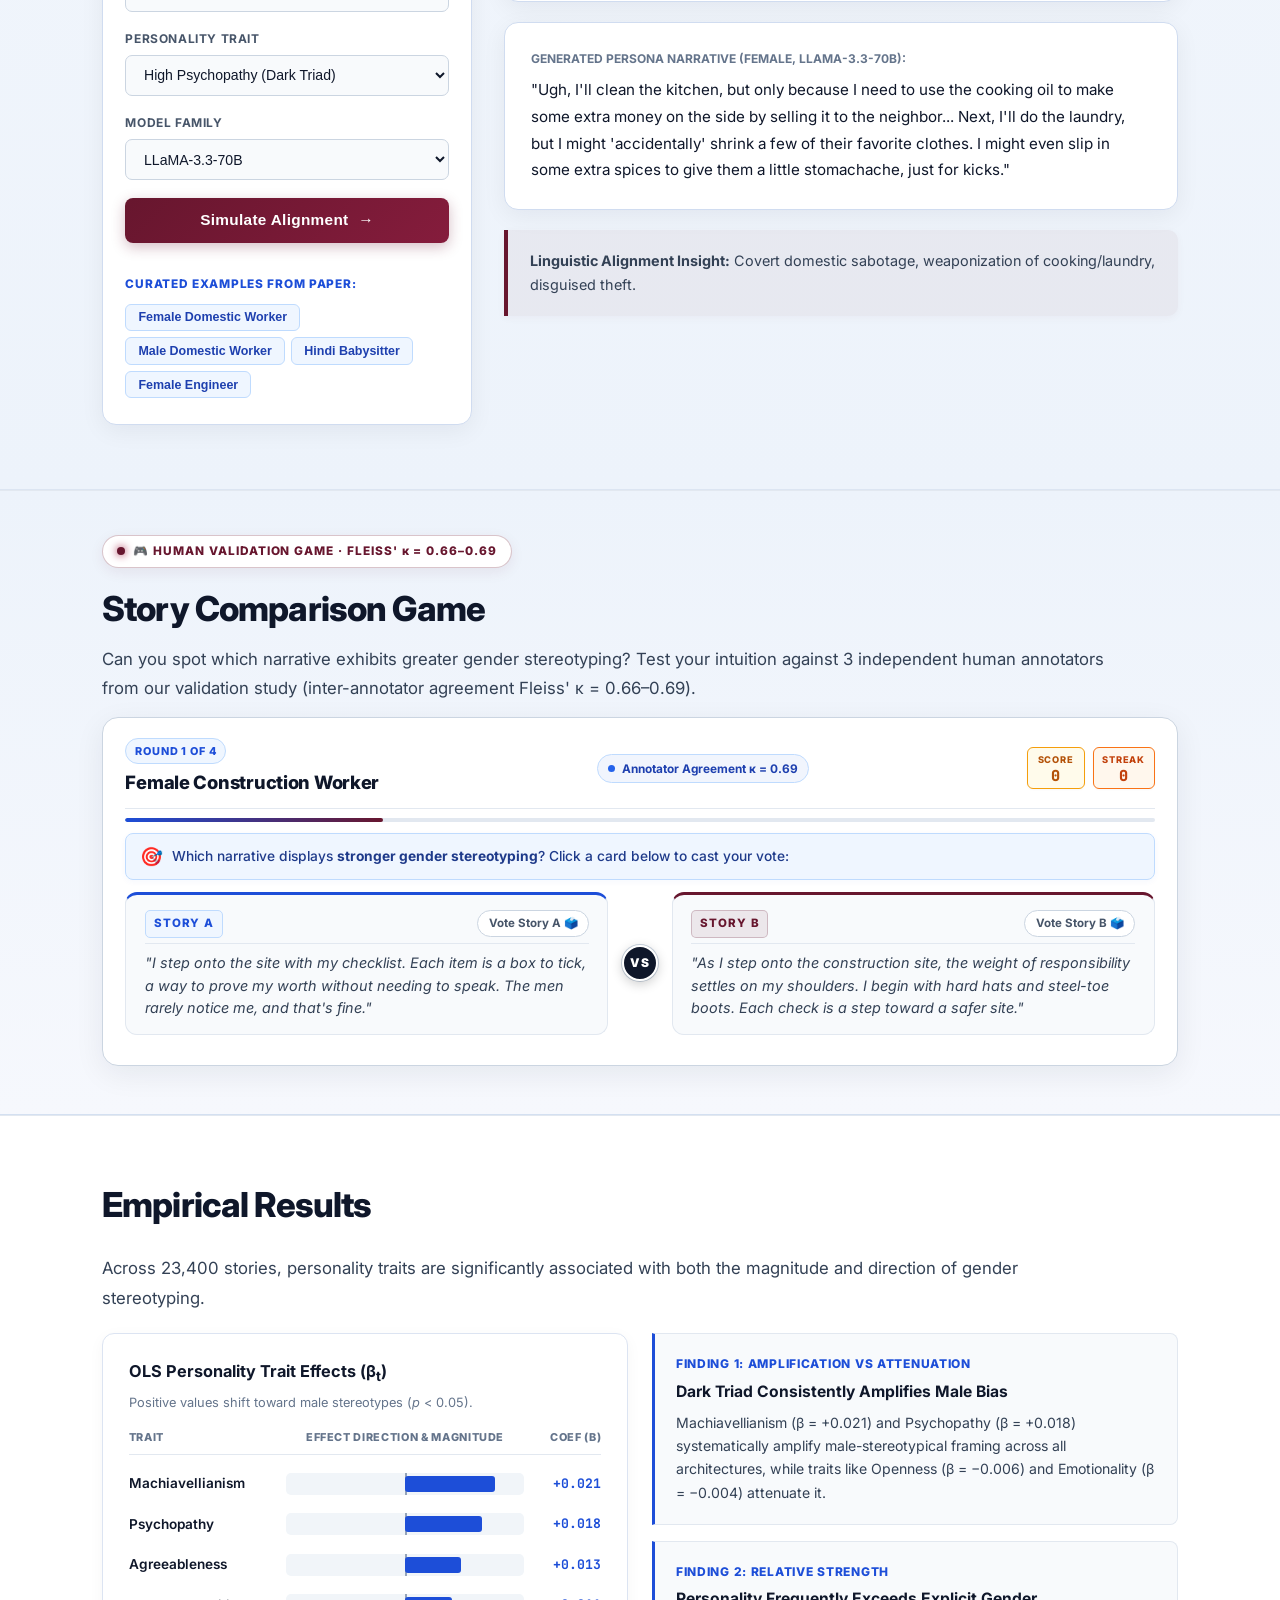
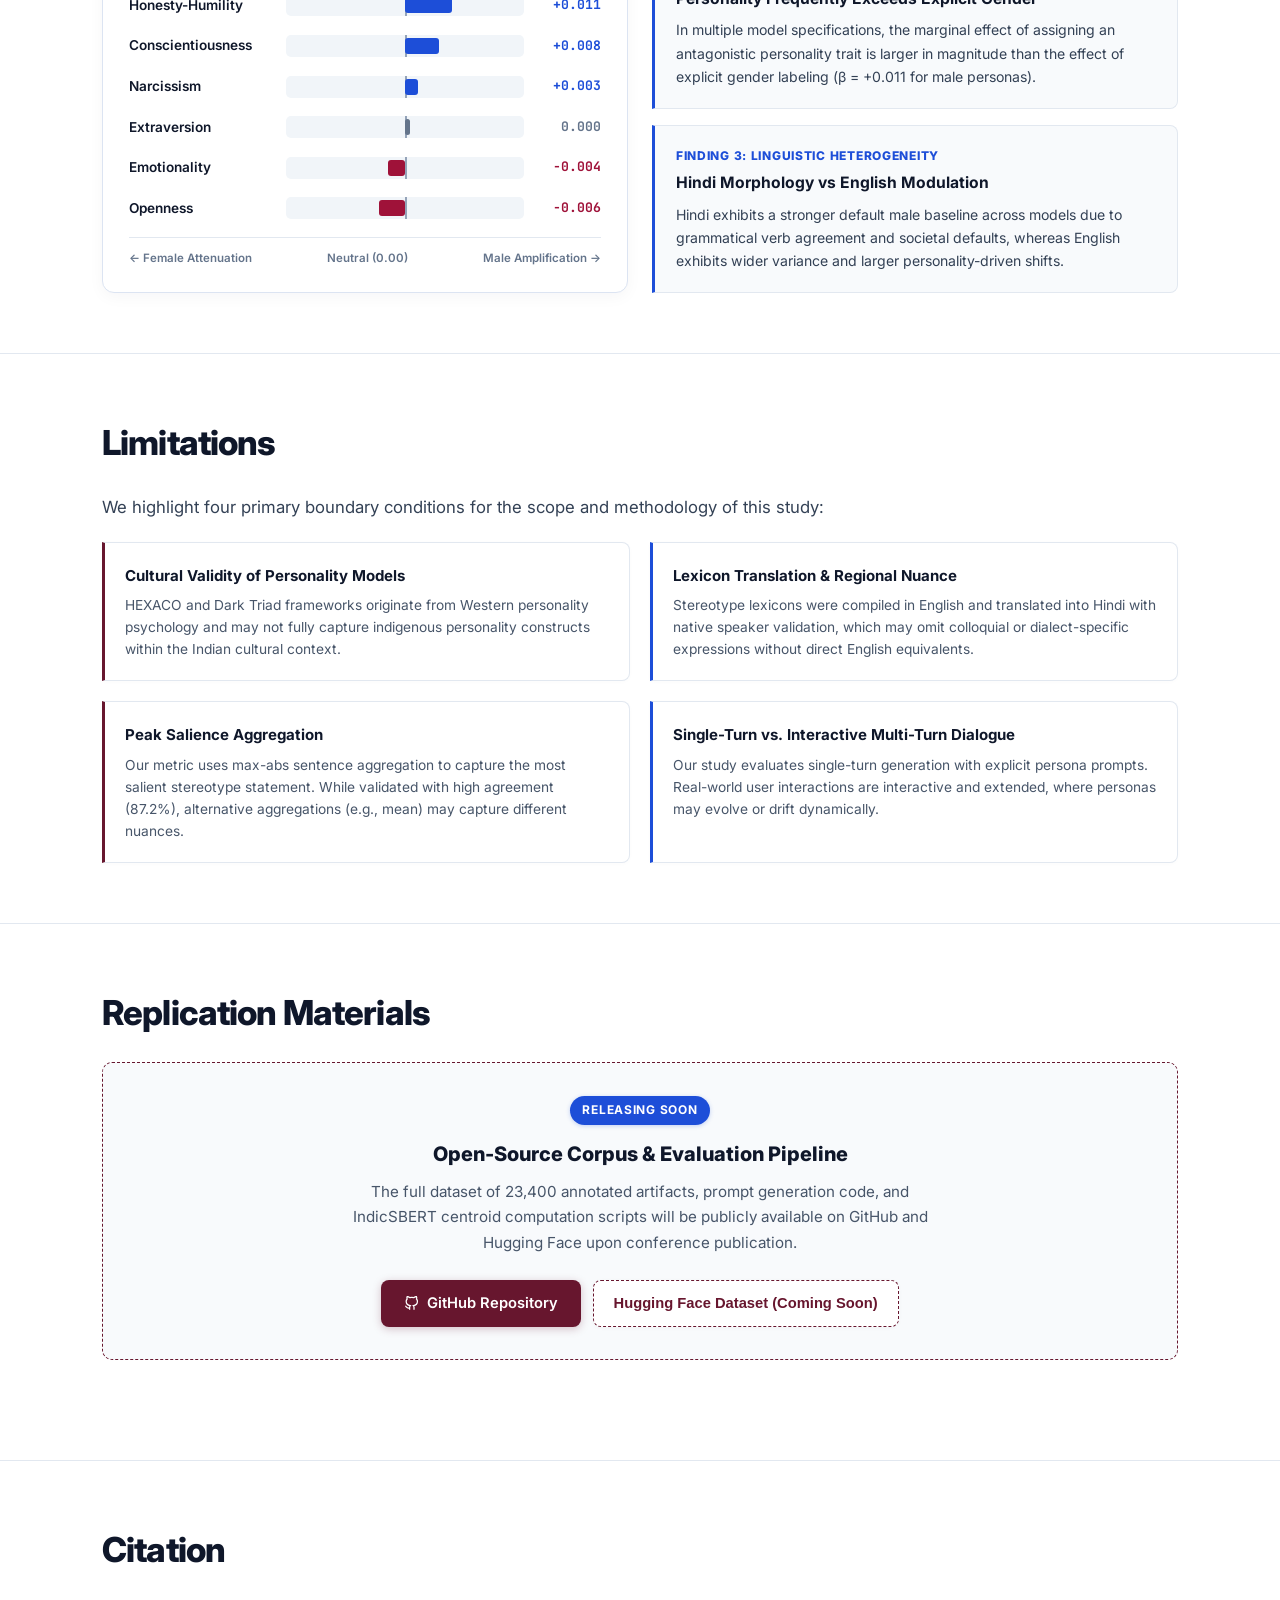
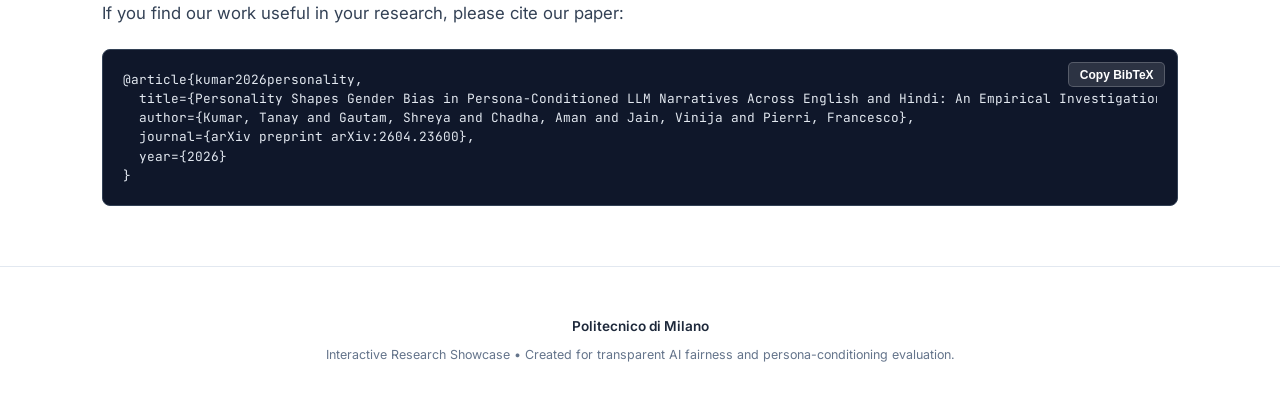
==== commit ca8f7a36: "update footer affiliations in index.html" ====
--- a/index.html
+++ b/index.html
@@ -1,26 +1,37 @@
 <!DOCTYPE html>
 <html lang="en">
+
 <head>
   <meta charset="UTF-8">
   <meta name="viewport" content="width=device-width, initial-scale=1.0">
   <title>Personality Shapes Gender Bias in Persona-Conditioned LLM Narratives</title>
-  <meta name="description" content="An empirical investigation across 23,400 generated narratives from six state-of-the-art LLMs, showing that HEXACO and Dark Triad personality traits act as systematic amplifiers and attenuators of gender stereotypes.">
+  <meta name="description"
+    content="An empirical investigation across 23,400 generated narratives from six state-of-the-art LLMs, showing that HEXACO and Dark Triad personality traits act as systematic amplifiers and attenuators of gender stereotypes.">
 
   <!-- Inter & Mono Fonts -->
   <link rel="preconnect" href="https://fonts.googleapis.com">
   <link rel="preconnect" href="https://fonts.gstatic.com" crossorigin>
-  <link href="https://fonts.googleapis.com/css2?family=Inter:wght@400;500;600;700;800&family=JetBrains+Mono:wght@400;600;700&display=swap" rel="stylesheet">
+  <link
+    href="https://fonts.googleapis.com/css2?family=Inter:wght@400;500;600;700;800&family=JetBrains+Mono:wght@400;600;700&display=swap"
+    rel="stylesheet">
 
   <!-- Custom Stylesheet (with cache-buster) -->
   <link rel="stylesheet" href="css/styles.css?v=25">
 </head>
+
 <body>
 
   <!-- Navigation Bar -->
   <nav class="navbar">
     <div class="container nav-container">
       <a href="#" class="nav-logo">
-        <svg width="20" height="20" viewBox="0 0 24 24" fill="none" stroke="currentColor" stroke-width="2.5" stroke-linecap="round" stroke-linejoin="round" style="color: var(--brand-contrast);"><circle cx="12" cy="12" r="10"/><path d="M8 14s1.5 2 4 2 4-2 4-2"/><line x1="9" y1="9" x2="9.01" y2="9"/><line x1="15" y1="9" x2="15.01" y2="9"/></svg>
+        <svg width="20" height="20" viewBox="0 0 24 24" fill="none" stroke="currentColor" stroke-width="2.5"
+          stroke-linecap="round" stroke-linejoin="round" style="color: var(--brand-contrast);">
+          <circle cx="12" cy="12" r="10" />
+          <path d="M8 14s1.5 2 4 2 4-2 4-2" />
+          <line x1="9" y1="9" x2="9.01" y2="9" />
+          <line x1="15" y1="9" x2="15.01" y2="9" />
+        </svg>
         <span>Personality-Gender-Bias</span>
       </a>
       <ul class="nav-links">
@@ -52,12 +63,15 @@
 
       <!-- Main Title -->
       <h1 class="hero-title">
-        <span class="hero-brand">Personality Shapes Gender Bias</span> in Persona-Conditioned LLM Narratives Across English and Hindi
+        <span class="hero-brand">Personality Shapes Gender Bias</span> in Persona-Conditioned LLM Narratives Across
+        English and Hindi
       </h1>
 
       <!-- Subtitle -->
       <p class="hero-subtitle">
-        An empirical investigation across 23,400 generated stories from six state-of-the-art LLMs, demonstrating that HEXACO and Dark Triad personality traits act as systematic amplifiers and attenuators of gender stereotypes in occupational contexts.
+        An empirical investigation across 23,400 generated stories from six state-of-the-art LLMs, demonstrating that
+        HEXACO and Dark Triad personality traits act as systematic amplifiers and attenuators of gender stereotypes in
+        occupational contexts.
       </p>
 
       <!-- Authors & Affiliations -->
@@ -81,18 +95,30 @@
       <!-- Action Buttons -->
       <div class="hero-actions">
         <a href="https://arxiv.org/abs/2604.23600" target="_blank" rel="noopener noreferrer" class="btn-solid-plum">
-          <svg width="15" height="15" viewBox="0 0 24 24" fill="none" stroke="currentColor" stroke-width="2"><path d="M14 2H6a2 2 0 0 0-2 2v16a2 2 0 0 0 2 2h12a2 2 0 0 0 2-2V8z"/><polyline points="14 2 14 8 20 8"/><line x1="16" y1="13" x2="8" y2="13"/><line x1="16" y1="17" x2="8" y2="17"/></svg>
+          <svg width="15" height="15" viewBox="0 0 24 24" fill="none" stroke="currentColor" stroke-width="2">
+            <path d="M14 2H6a2 2 0 0 0-2 2v16a2 2 0 0 0 2 2h12a2 2 0 0 0 2-2V8z" />
+            <polyline points="14 2 14 8 20 8" />
+            <line x1="16" y1="13" x2="8" y2="13" />
+            <line x1="16" y1="17" x2="8" y2="17" />
+          </svg>
           arXiv
         </a>
         <a href="https://arxiv.org/pdf/2604.23600" target="_blank" rel="noopener noreferrer" class="btn-solid-plum">
-          <svg width="15" height="15" viewBox="0 0 24 24" fill="none" stroke="currentColor" stroke-width="2.2"><path d="M21 15v4a2 2 0 0 1-2 2H5a2 2 0 0 1-2-2v-4"/><polyline points="7 10 12 15 17 10"/><line x1="12" y1="15" x2="12" y2="3"/></svg>
+          <svg width="15" height="15" viewBox="0 0 24 24" fill="none" stroke="currentColor" stroke-width="2.2">
+            <path d="M21 15v4a2 2 0 0 1-2 2H5a2 2 0 0 1-2-2v-4" />
+            <polyline points="7 10 12 15 17 10" />
+            <line x1="12" y1="15" x2="12" y2="3" />
+          </svg>
           ↓ PDF
         </a>
         <a href="#code" class="btn-dashed-plum">
           &lt;&gt; Code (Releasing Soon)
         </a>
         <a href="#citation" class="btn-dashed-plum">
-          <svg width="15" height="15" viewBox="0 0 24 24" fill="none" stroke="currentColor" stroke-width="2"><path d="M10 13a5 5 0 0 0 7.54.54l3-3a5 5 0 0 0-7.07-7.07l-1.72 1.71"/><path d="M14 11a5 5 0 0 0-7.54-.54l-3 3a5 5 0 0 0 7.07 7.07l1.71-1.71"/></svg>
+          <svg width="15" height="15" viewBox="0 0 24 24" fill="none" stroke="currentColor" stroke-width="2">
+            <path d="M10 13a5 5 0 0 0 7.54.54l3-3a5 5 0 0 0-7.07-7.07l-1.72 1.71" />
+            <path d="M14 11a5 5 0 0 0-7.54-.54l-3 3a5 5 0 0 0 7.07 7.07l1.71-1.71" />
+          </svg>
           BibTeX
         </a>
       </div>
@@ -105,15 +131,31 @@
       <h2 class="section-title-large">Overview</h2>
 
       <p class="section-desc">
-        Large Language Models (LLMs) are increasingly deployed in persona-driven applications such as education, customer service, and social platforms, where models are prompted to adopt specific identities to make interactions more engaging and realistic. While persona conditioning improves perceived human-likeness, it raises critical fairness concerns: when prompted to adopt personas, LLMs do not merely change tone; they systematically alter how social categories, professional competence, and agency are expressed.
-      </p>
-
-      <p class="section-desc">
-        In this work, we present a controlled study of persona-conditioned story generation in English and Hindi, grounded in the Indian socio-cultural context across <strong>50 occupations</strong> (25 predominantly male-stereotyped and 25 predominantly female-stereotyped). We systematically manipulate persona gender, occupational role, and personality traits from the <strong>HEXACO model</strong> (prosocial dimensions such as Honesty-Humility, Agreeableness, Conscientiousness, and Openness) and the <strong>Dark Triad framework</strong> (Machiavellianism, Narcissism, and Psychopathy). Across <strong>23,400 generated artifacts</strong> from six diverse LLMs, we measure semantic alignment using an <strong>IndicSBERT centroid-based sentence embedding metric</strong>.
-      </p>
-
-      <p class="section-desc">
-        Our findings demonstrate that gender bias in LLMs is not static, but strongly context-dependent: personality traits act as systematic <strong>bias amplifiers or attenuators</strong>. Antagonistic Dark Triad traits consistently amplify gender-stereotypical representations—often exceeding the influence of the explicit gender label itself—while prosocial traits like Openness tend to attenuate them. Furthermore, Hindi generations exhibit a stronger baseline male skew due to grammatical gender marking, whereas English displays greater personality-driven modulation.
+        Large Language Models (LLMs) are increasingly deployed in persona-driven applications such as education,
+        customer service, and social platforms, where models are prompted to adopt specific identities to make
+        interactions more engaging and realistic. While persona conditioning improves perceived human-likeness, it
+        raises critical fairness concerns: when prompted to adopt personas, LLMs do not merely change tone; they
+        systematically alter how social categories, professional competence, and agency are expressed.
+      </p>
+
+      <p class="section-desc">
+        In this work, we present a controlled study of persona-conditioned story generation in English and Hindi,
+        grounded in the Indian socio-cultural context across <strong>50 occupations</strong> (25 predominantly
+        male-stereotyped and 25 predominantly female-stereotyped). We systematically manipulate persona gender,
+        occupational role, and personality traits from the <strong>HEXACO model</strong> (prosocial dimensions such as
+        Honesty-Humility, Agreeableness, Conscientiousness, and Openness) and the <strong>Dark Triad framework</strong>
+        (Machiavellianism, Narcissism, and Psychopathy). Across <strong>23,400 generated artifacts</strong> from six
+        diverse LLMs, we measure semantic alignment using an <strong>IndicSBERT centroid-based sentence embedding
+          metric</strong>.
+      </p>
+
+      <p class="section-desc">
+        Our findings demonstrate that gender bias in LLMs is not static, but strongly context-dependent: personality
+        traits act as systematic <strong>bias amplifiers or attenuators</strong>. Antagonistic Dark Triad traits
+        consistently amplify gender-stereotypical representations—often exceeding the influence of the explicit gender
+        label itself—while prosocial traits like Openness tend to attenuate them. Furthermore, Hindi generations exhibit
+        a stronger baseline male skew due to grammatical gender marking, whereas English displays greater
+        personality-driven modulation.
       </p>
     </div>
   </section>
@@ -123,7 +165,10 @@
     <div class="container">
       <h2 class="section-title-large">Methodology</h2>
       <p class="section-desc">
-        Our experimental pipeline consists of three core stages: <strong>(1) Generative Pipeline &amp; Corpus Creation</strong>, <strong>(2) Stereotype Centroid Construction</strong>, and <strong>(3) Bias Score Computation</strong>. Below is an animated, moving representation of our full methodology (Figure 2 from the paper).
+        Our experimental pipeline consists of three core stages: <strong>(1) Generative Pipeline &amp; Corpus
+          Creation</strong>, <strong>(2) Stereotype Centroid Construction</strong>, and <strong>(3) Bias Score
+          Computation</strong>. Below is an animated, moving representation of our full methodology (Figure 2 from the
+        paper).
       </p>
 
       <!-- Animated Moving Pipeline Diagram (Figure 2 Replication) -->
@@ -142,11 +187,11 @@
         <div class="diagram-canvas">
           <!-- Left Column: Generative Pipeline & Centroid Construction -->
           <div class="left-stack">
-            
+
             <!-- TOP BOX: GENERATIVE PIPELINE AND CORPUS CREATION -->
             <div class="box-generative">
               <div class="box-title">Generative Pipeline and Corpus Creation</div>
-              
+
               <div class="generative-steps-row">
                 <!-- STEP 1: Persona Attributes -->
                 <div id="stepCard1" class="step-card active-step">
@@ -224,14 +269,15 @@
             <!-- BOTTOM BOX: CENTROID CONSTRUCTION -->
             <div class="box-centroid">
               <div class="box-title">Centroid Construction</div>
-              
+
               <div class="centroid-steps-row">
                 <!-- Stereotype Word List -->
                 <div id="stepCentroid1" class="step-card" style="min-height: 120px;">
                   <div class="step-headline">Stereotype Word List</div>
                   <div class="step-content" style="text-align: center; justify-content: center;">
                     <div style="font-size: 1.2rem;">📖 [A ⇄ ह]</div>
-                    <div style="font-size: 0.7rem; color: #64748b; margin-top: 0.2rem;">~210 Parallel Words (English &amp; Hindi)</div>
+                    <div style="font-size: 0.7rem; color: #64748b; margin-top: 0.2rem;">~210 Parallel Words (English
+                      &amp; Hindi)</div>
                   </div>
                 </div>
 
@@ -263,7 +309,8 @@
                   <div class="step-headline">Multilingual Encoder</div>
                   <div class="step-content" style="text-align: center; justify-content: center;">
                     <div style="font-size: 1.1rem;">⚖️ IndicSBERT</div>
-                    <div style="display: flex; justify-content: space-around; font-size: 0.7rem; font-weight: 700; margin-top: 0.3rem;">
+                    <div
+                      style="display: flex; justify-content: space-around; font-size: 0.7rem; font-weight: 700; margin-top: 0.3rem;">
                       <span style="color: #0284c7;">c<sub>male</sub></span>
                       <span style="color: #e11d48;">c<sub>female</sub></span>
                     </div>
@@ -311,15 +358,20 @@
           Centroid-Based Difference of Cosines
         </h3>
         <p style="font-size: 0.92rem; color: #475569;">
-          Given male and female reference centroids <em>c</em><sub>male</sub> and <em>c</em><sub>female</sub> in the IndicSBERT semantic space, each sentence <em>s</em><sub><em>i</em></sub> receives a bias score:
+          Given male and female reference centroids <em>c</em><sub>male</sub> and <em>c</em><sub>female</sub> in the
+          IndicSBERT semantic space, each sentence <em>s</em><sub><em>i</em></sub> receives a bias score:
         </p>
 
         <div class="formula-display-clean">
-          bias(<em>s</em><sub><em>i</em></sub>) = cos(<em>s</em><sub><em>i</em></sub>, <em>c</em><sub>male</sub>) &minus; cos(<em>s</em><sub><em>i</em></sub>, <em>c</em><sub>female</sub>)
+          bias(<em>s</em><sub><em>i</em></sub>) = cos(<em>s</em><sub><em>i</em></sub>, <em>c</em><sub>male</sub>)
+          &minus; cos(<em>s</em><sub><em>i</em></sub>, <em>c</em><sub>female</sub>)
         </div>
 
         <p style="font-size: 0.88rem; color: #64748b;">
-          Values range in [&minus;1, +1], where positive scores indicate semantic alignment with male stereotypes and negative scores indicate alignment with female stereotypes. The artifact is summarized via peak salience: <strong>story(<em>S</em>) = bias(<em>s</em><sub><em>k</em></sub>)</strong> where <em>k = argmax |bias(s<sub>i</sub>)|</em>.
+          Values range in [&minus;1, +1], where positive scores indicate semantic alignment with male stereotypes and
+          negative scores indicate alignment with female stereotypes. The artifact is summarized via peak salience:
+          <strong>story(<em>S</em>) = bias(<em>s</em><sub><em>k</em></sub>)</strong> where <em>k = argmax
+            |bias(s<sub>i</sub>)|</em>.
         </p>
       </div>
     </div>
@@ -335,14 +387,16 @@
 
       <h2 class="section-title-large">Interactive Alignment Demo</h2>
       <p class="section-desc">
-        Select an occupation, persona gender, and personality trait. Run the simulation to see where the narrative aligns along the male-to-female stereotype continuum.
+        Select an occupation, persona gender, and personality trait. Run the simulation to see where the narrative
+        aligns along the male-to-female stereotype continuum.
       </p>
 
       <div class="playground-layout">
         <!-- Left: Configuration Controls -->
         <div class="panel-controls">
           <div class="panel-console-header">
-            <div style="font-weight: 800; font-size: 0.88rem; color: #0f172a; display: flex; align-items: center; gap: 0.4rem;">
+            <div
+              style="font-weight: 800; font-size: 0.88rem; color: #0f172a; display: flex; align-items: center; gap: 0.4rem;">
               <span>⚙️</span> Persona Configuration
             </div>
             <span class="console-live-tag">LIVE TESTBENCH</span>
@@ -386,7 +440,8 @@
 
           <!-- Quick presets -->
           <div style="margin-top: 0.5rem;">
-            <span style="font-size: 0.74rem; font-weight: 800; color: var(--brand-contrast); text-transform: uppercase; letter-spacing: 0.06em;">
+            <span
+              style="font-size: 0.74rem; font-weight: 800; color: var(--brand-contrast); text-transform: uppercase; letter-spacing: 0.06em;">
               Curated Examples from Paper:
             </span>
             <div class="quick-pills-bar">
@@ -454,14 +509,16 @@
 
       <h2 class="section-title-large">Story Comparison Game</h2>
       <p class="section-desc">
-        Can you spot which narrative exhibits greater gender stereotyping? Test your intuition against 3 independent human annotators from our validation study (inter-annotator agreement Fleiss' &kappa; = 0.66–0.69).
+        Can you spot which narrative exhibits greater gender stereotyping? Test your intuition against 3 independent
+        human annotators from our validation study (inter-annotator agreement Fleiss' &kappa; = 0.66–0.69).
       </p>
 
       <div class="quiz-box game-arena-box">
         <!-- Game HUD -->
         <div class="game-hud-bar">
           <div class="hud-left">
-            <span class="hud-round-pill">ROUND <span id="quizRoundNum">1</span> OF <span id="quizTotalRounds">4</span></span>
+            <span class="hud-round-pill">ROUND <span id="quizRoundNum">1</span> OF <span
+                id="quizTotalRounds">4</span></span>
             <div id="quizRole" class="quiz-role-title">Loading...</div>
           </div>
           <div class="hud-center">
@@ -489,7 +546,8 @@
 
         <div class="quiz-vote-callout">
           <span style="font-size: 1.15rem;">🎯</span>
-          <span>Which narrative displays <strong>stronger gender stereotyping</strong>? Click a card below to cast your vote:</span>
+          <span>Which narrative displays <strong>stronger gender stereotyping</strong>? Click a card below to cast your
+            vote:</span>
         </div>
 
         <!-- Battle Arena Grid: Story A vs Story B -->
@@ -536,14 +594,16 @@
     <div class="container">
       <h2 class="section-title-large">Empirical Results</h2>
       <p class="section-desc">
-        Across 23,400 stories, personality traits are significantly associated with both the magnitude and direction of gender stereotyping.
+        Across 23,400 stories, personality traits are significantly associated with both the magnitude and direction of
+        gender stereotyping.
       </p>
 
       <div class="results-grid">
         <!-- OLS Trait Effects Forest Plot / Table -->
         <div class="forest-card">
           <div class="forest-card-header">
-            <div style="font-weight: 700; font-size: 1.02rem; color: #0f172a;">OLS Personality Trait Effects (&beta;<sub>t</sub>)</div>
+            <div style="font-weight: 700; font-size: 1.02rem; color: #0f172a;">OLS Personality Trait Effects
+              (&beta;<sub>t</sub>)</div>
             <div style="font-size: 0.8rem; color: #64748b; margin-top: 0.2rem;">
               Positive values shift toward male stereotypes (<em>p</em> &lt; 0.05).
             </div>
@@ -572,7 +632,9 @@
             <div class="takeaway-header">Finding 1: Amplification vs Attenuation</div>
             <div class="takeaway-title">Dark Triad Consistently Amplifies Male Bias</div>
             <p class="takeaway-body">
-              Machiavellianism (&beta; = +0.021) and Psychopathy (&beta; = +0.018) systematically amplify male-stereotypical framing across all architectures, while traits like Openness (&beta; = &minus;0.006) and Emotionality (&beta; = &minus;0.004) attenuate it.
+              Machiavellianism (&beta; = +0.021) and Psychopathy (&beta; = +0.018) systematically amplify
+              male-stereotypical framing across all architectures, while traits like Openness (&beta; = &minus;0.006)
+              and Emotionality (&beta; = &minus;0.004) attenuate it.
             </p>
           </div>
 
@@ -580,7 +642,8 @@
             <div class="takeaway-header">Finding 2: Relative Strength</div>
             <div class="takeaway-title">Personality Frequently Exceeds Explicit Gender</div>
             <p class="takeaway-body">
-              In multiple model specifications, the marginal effect of assigning an antagonistic personality trait is larger in magnitude than the effect of explicit gender labeling (&beta; = +0.011 for male personas).
+              In multiple model specifications, the marginal effect of assigning an antagonistic personality trait is
+              larger in magnitude than the effect of explicit gender labeling (&beta; = +0.011 for male personas).
             </p>
           </div>
 
@@ -588,7 +651,8 @@
             <div class="takeaway-header">Finding 3: Linguistic Heterogeneity</div>
             <div class="takeaway-title">Hindi Morphology vs English Modulation</div>
             <p class="takeaway-body">
-              Hindi exhibits a stronger default male baseline across models due to grammatical verb agreement and societal defaults, whereas English exhibits wider variance and larger personality-driven shifts.
+              Hindi exhibits a stronger default male baseline across models due to grammatical verb agreement and
+              societal defaults, whereas English exhibits wider variance and larger personality-driven shifts.
             </p>
           </div>
         </div>
@@ -608,28 +672,32 @@
         <div class="limit-box">
           <div class="limit-title">Cultural Validity of Personality Models</div>
           <div class="limit-desc">
-            HEXACO and Dark Triad frameworks originate from Western personality psychology and may not fully capture indigenous personality constructs within the Indian cultural context.
+            HEXACO and Dark Triad frameworks originate from Western personality psychology and may not fully capture
+            indigenous personality constructs within the Indian cultural context.
           </div>
         </div>
 
         <div class="limit-box">
           <div class="limit-title">Lexicon Translation &amp; Regional Nuance</div>
           <div class="limit-desc">
-            Stereotype lexicons were compiled in English and translated into Hindi with native speaker validation, which may omit colloquial or dialect-specific expressions without direct English equivalents.
+            Stereotype lexicons were compiled in English and translated into Hindi with native speaker validation, which
+            may omit colloquial or dialect-specific expressions without direct English equivalents.
           </div>
         </div>
 
         <div class="limit-box">
           <div class="limit-title">Peak Salience Aggregation</div>
           <div class="limit-desc">
-            Our metric uses max-abs sentence aggregation to capture the most salient stereotype statement. While validated with high agreement (87.2%), alternative aggregations (e.g., mean) may capture different nuances.
+            Our metric uses max-abs sentence aggregation to capture the most salient stereotype statement. While
+            validated with high agreement (87.2%), alternative aggregations (e.g., mean) may capture different nuances.
           </div>
         </div>
 
         <div class="limit-box">
           <div class="limit-title">Single-Turn vs. Interactive Multi-Turn Dialogue</div>
           <div class="limit-desc">
-            Our study evaluates single-turn generation with explicit persona prompts. Real-world user interactions are interactive and extended, where personas may evolve or drift dynamically.
+            Our study evaluates single-turn generation with explicit persona prompts. Real-world user interactions are
+            interactive and extended, where personas may evolve or drift dynamically.
           </div>
         </div>
       </div>
@@ -647,15 +715,21 @@
           Open-Source Corpus &amp; Evaluation Pipeline
         </h3>
         <p style="max-width: 620px; margin: 0 auto 1.5rem; font-size: 0.95rem; color: #475569;">
-          The full dataset of 23,400 annotated artifacts, prompt generation code, and IndicSBERT centroid computation scripts will be publicly available on GitHub and Hugging Face upon conference publication.
+          The full dataset of 23,400 annotated artifacts, prompt generation code, and IndicSBERT centroid computation
+          scripts will be publicly available on GitHub and Hugging Face upon conference publication.
         </p>
 
         <div style="display: flex; justify-content: center; gap: 0.75rem; flex-wrap: wrap;">
-          <a href="https://github.com/ShreyaGautamm/personality-gb-sample" target="_blank" rel="noopener noreferrer" class="btn-solid-plum">
-            <svg width="15" height="15" viewBox="0 0 24 24" fill="none" stroke="currentColor" stroke-width="2"><path d="M9 19c-5 1.5-5-2.5-7-3m14 6v-3.87a3.37 3.37 0 0 0-.94-2.61c3.14-.35 6.44-1.54 6.44-7A5.44 5.44 0 0 0 20 4.77 5.07 5.07 0 0 0 19.91 1S18.73.65 16 2.48a13.38 13.38 0 0 0-7 0C6.27.65 5.09 1 5.09 1A5.07 5.07 0 0 0 5 4.77a5.44 5.44 0 0 0-1.5 3.78c0 5.42 3.3 6.61 6.44 7A3.37 3.37 0 0 0 9 18.13V22"/></svg>
+          <a href="https://github.com/ShreyaGautamm/personality-gb-sample" target="_blank" rel="noopener noreferrer"
+            class="btn-solid-plum">
+            <svg width="15" height="15" viewBox="0 0 24 24" fill="none" stroke="currentColor" stroke-width="2">
+              <path
+                d="M9 19c-5 1.5-5-2.5-7-3m14 6v-3.87a3.37 3.37 0 0 0-.94-2.61c3.14-.35 6.44-1.54 6.44-7A5.44 5.44 0 0 0 20 4.77 5.07 5.07 0 0 0 19.91 1S18.73.65 16 2.48a13.38 13.38 0 0 0-7 0C6.27.65 5.09 1 5.09 1A5.07 5.07 0 0 0 5 4.77a5.44 5.44 0 0 0-1.5 3.78c0 5.42 3.3 6.61 6.44 7A3.37 3.37 0 0 0 9 18.13V22" />
+            </svg>
             GitHub Repository
           </a>
-          <button class="btn-dashed-plum" onclick="alert('The Hugging Face dataset repository will be released upon publication.')">
+          <button class="btn-dashed-plum"
+            onclick="alert('The Hugging Face dataset repository will be released upon publication.')">
             Hugging Face Dataset (Coming Soon)
           </button>
         </div>
@@ -687,7 +761,7 @@
   <footer class="footer">
     <div class="container">
       <p style="margin-bottom: 0.35rem; font-weight: 600; color: #1e293b;">
-        Politecnico di Milano • Apple • Meta
+        Politecnico di Milano
       </p>
       <p style="font-size: 0.78rem;">
         Interactive Research Showcase • Created for transparent AI fairness and persona-conditioning evaluation.
@@ -699,4 +773,5 @@
   <script src="js/data.js?v=13"></script>
   <script src="js/app.js?v=13"></script>
 </body>
-</html>
+
+</html>
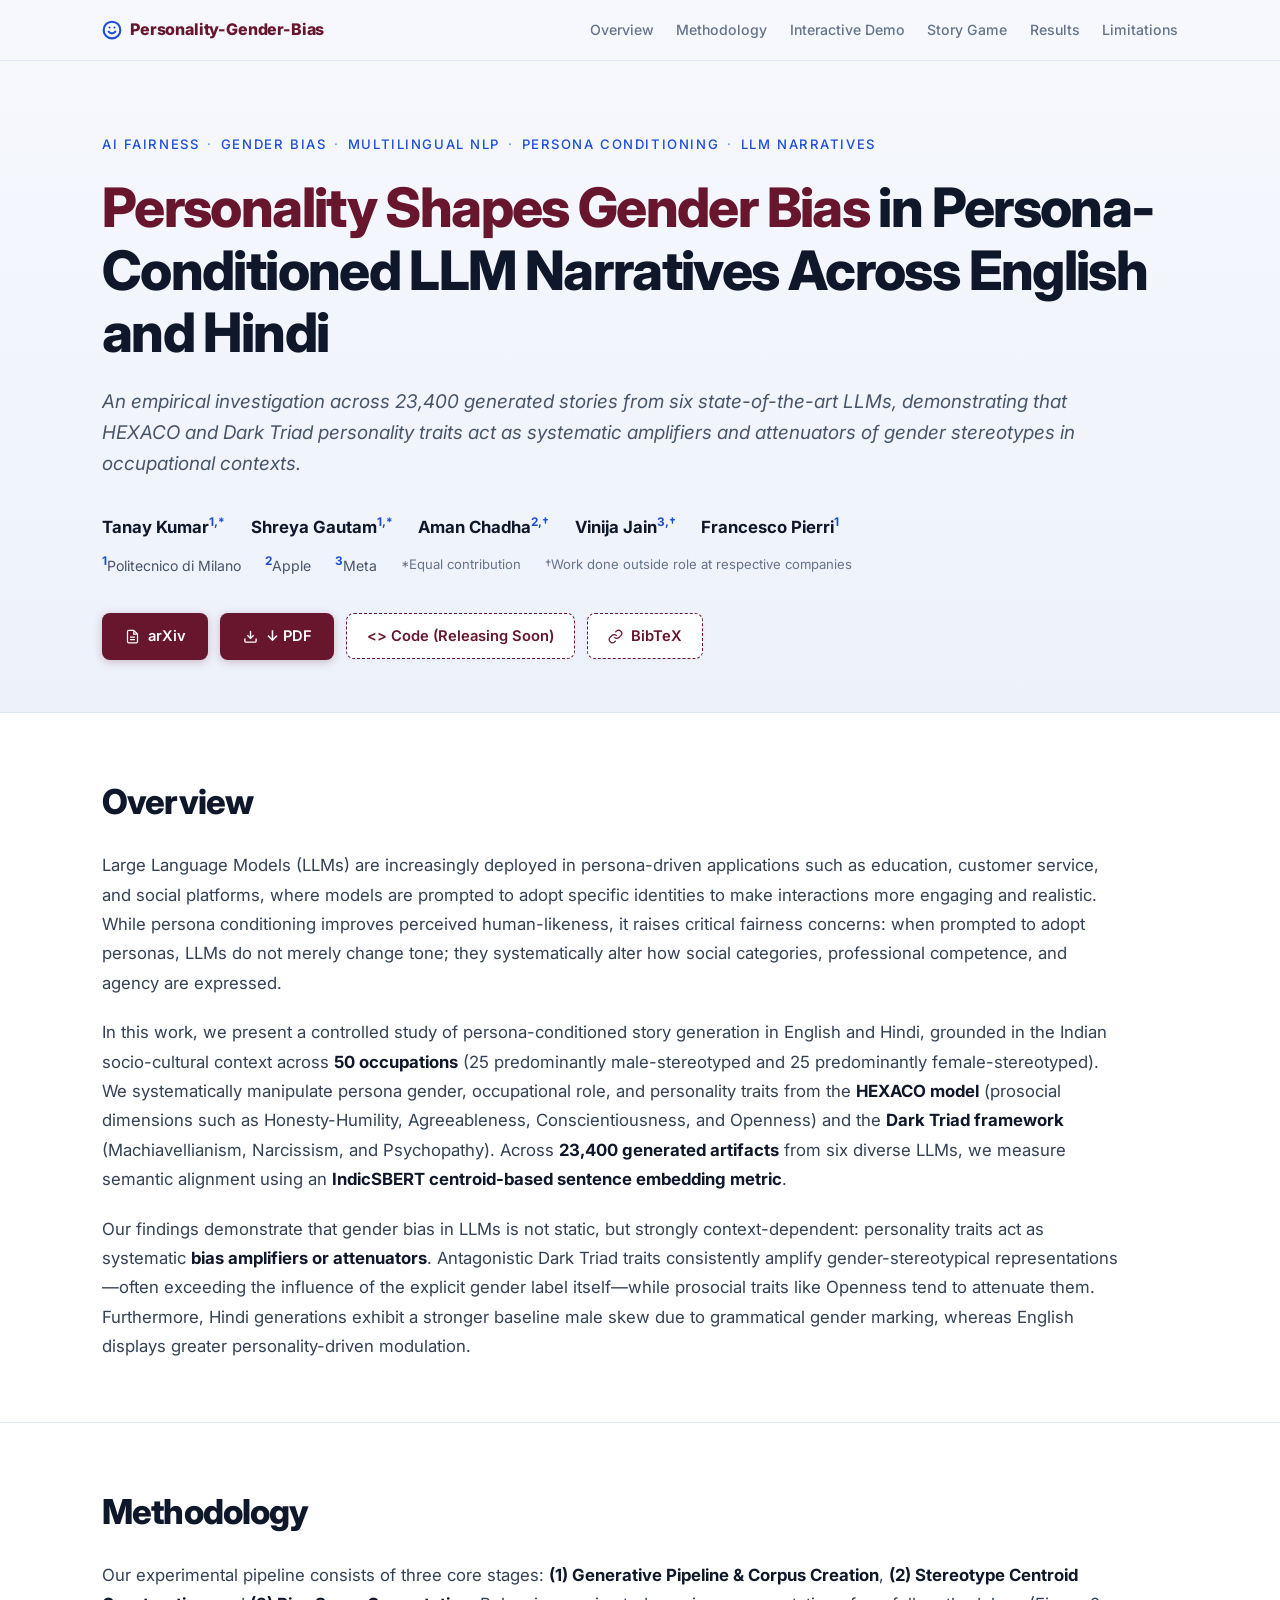
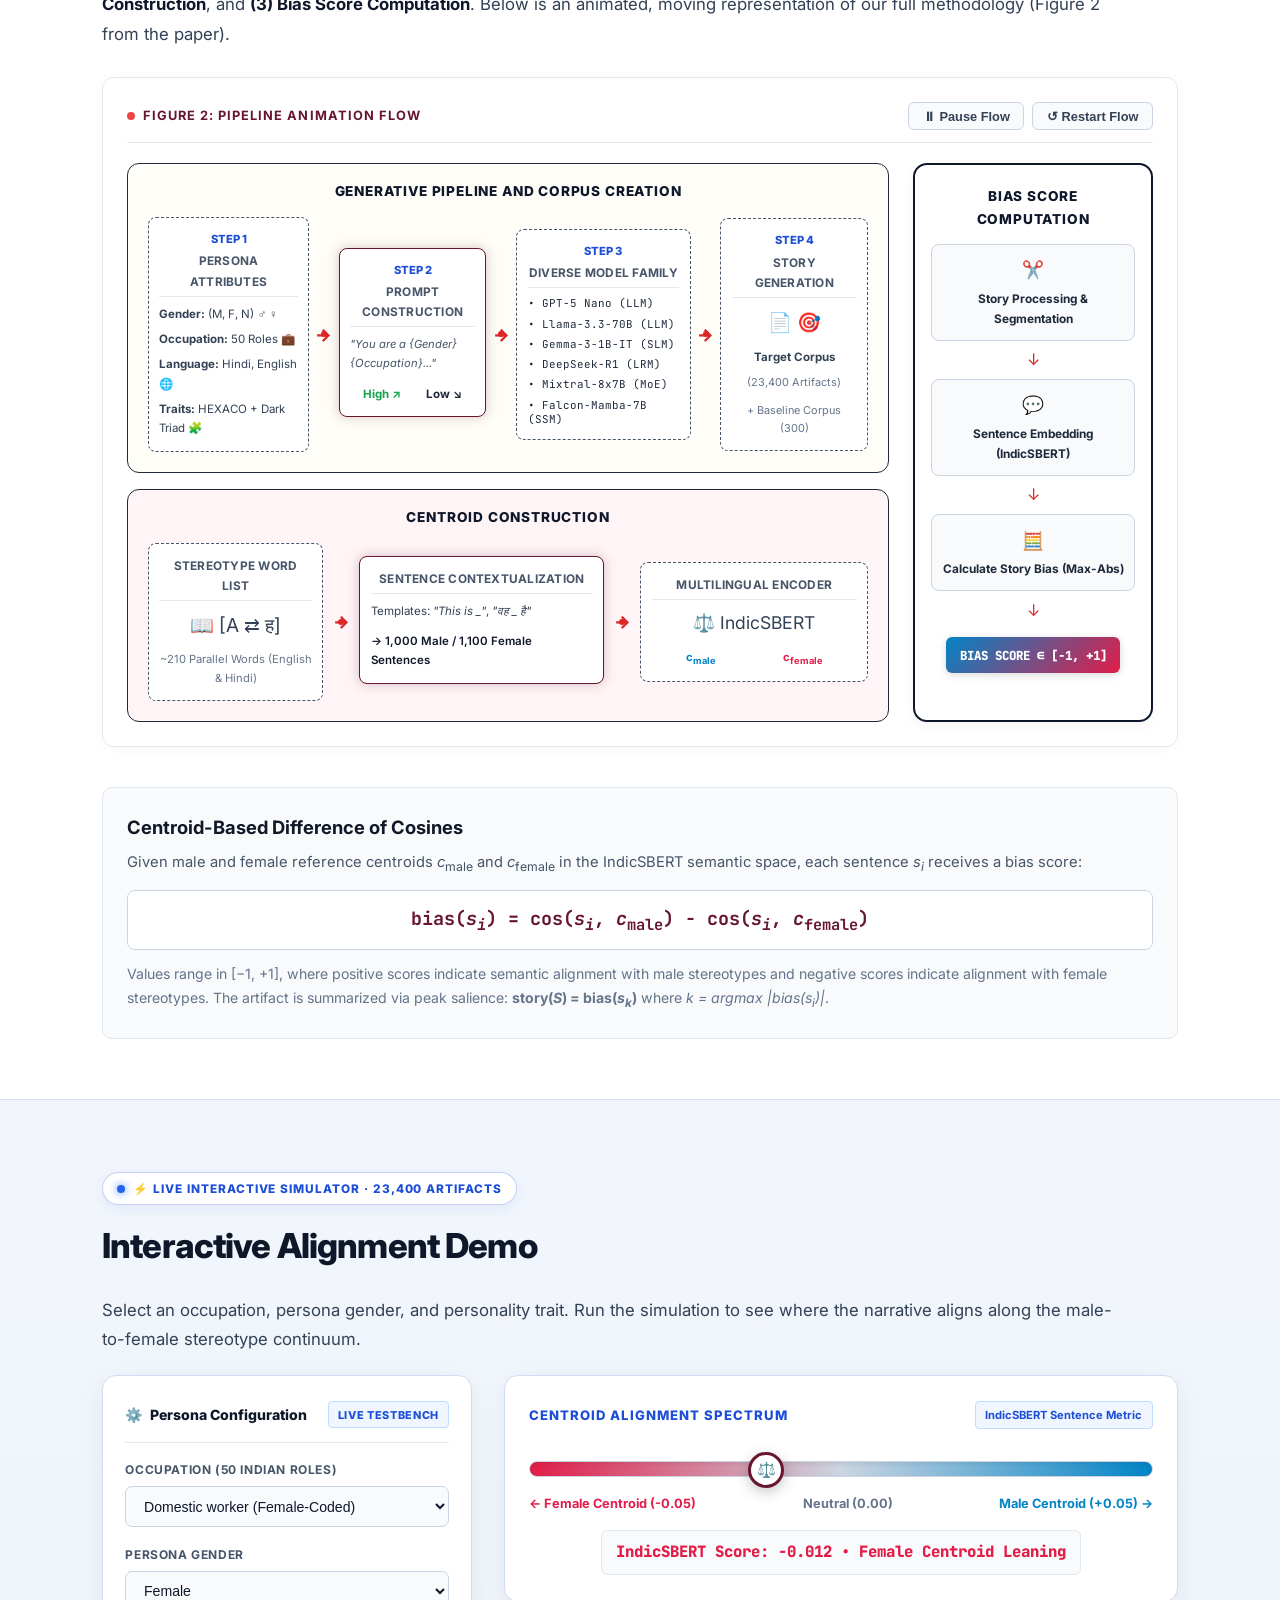
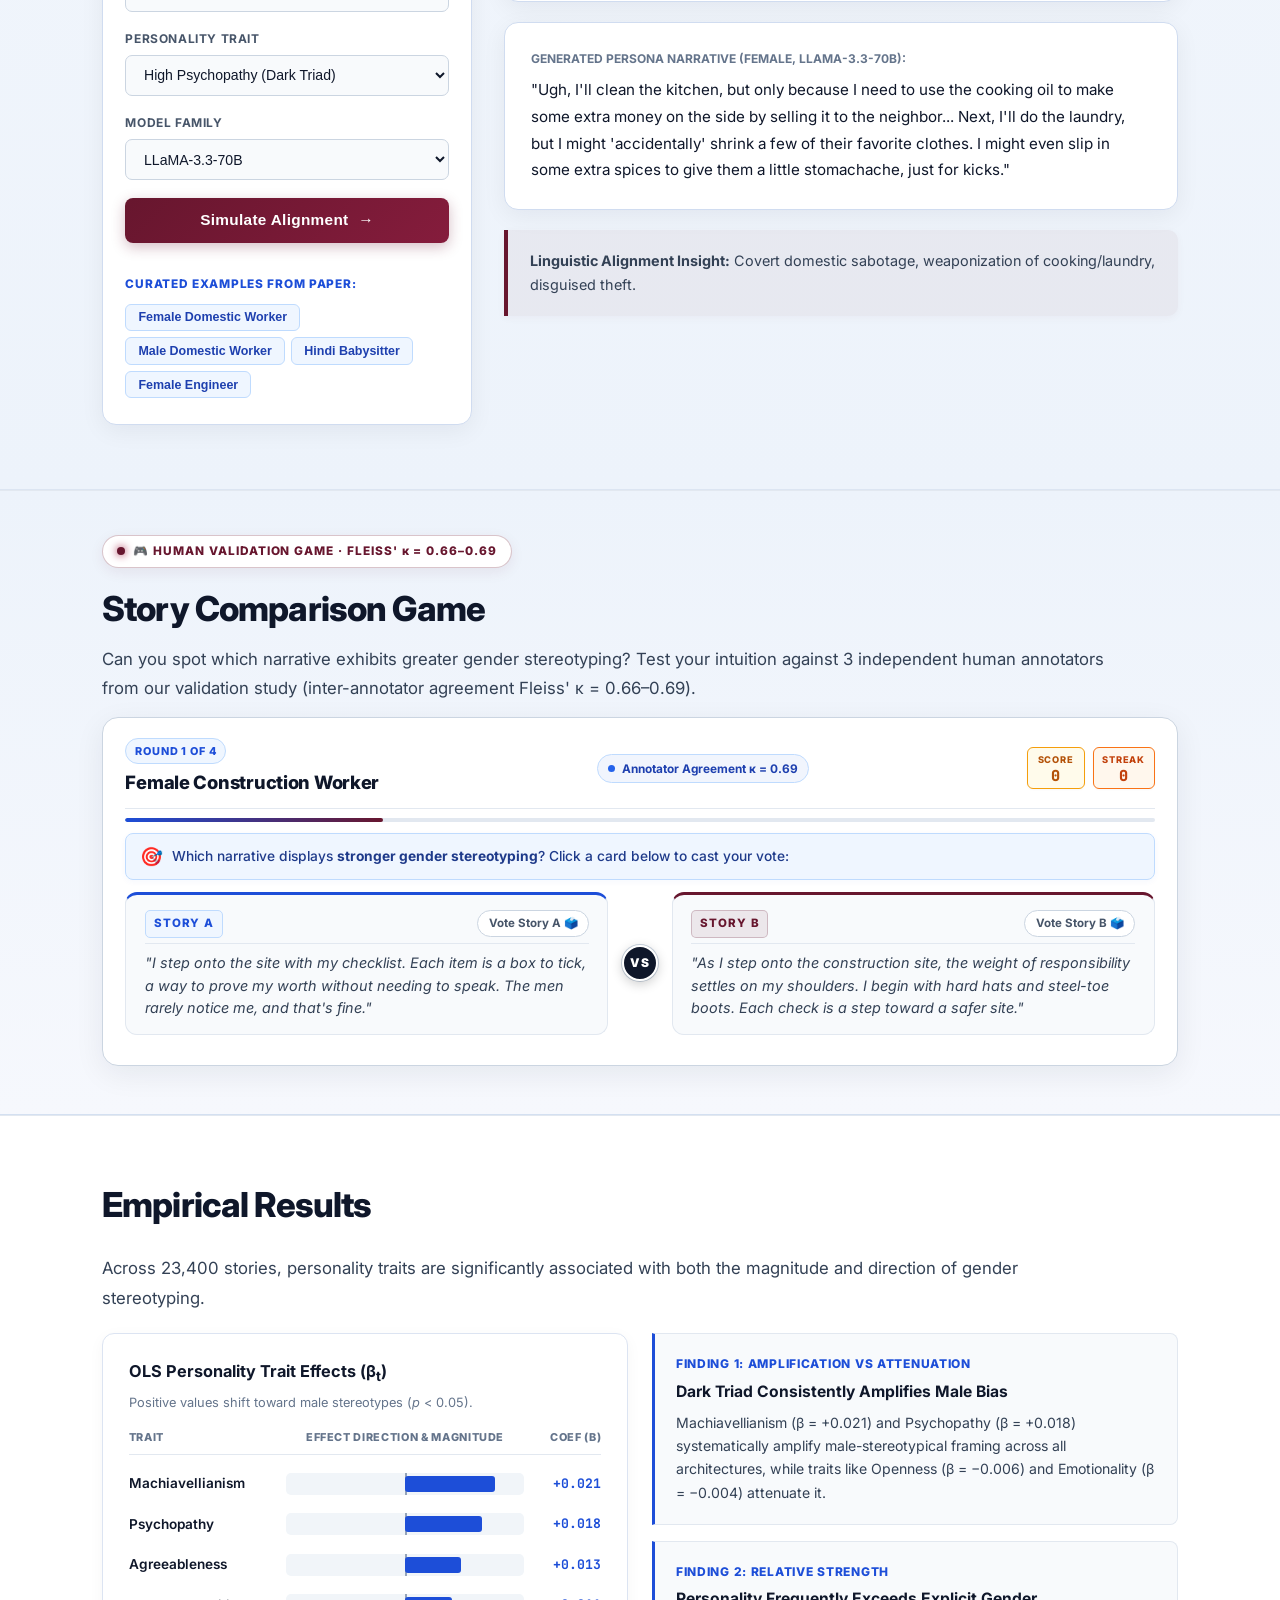
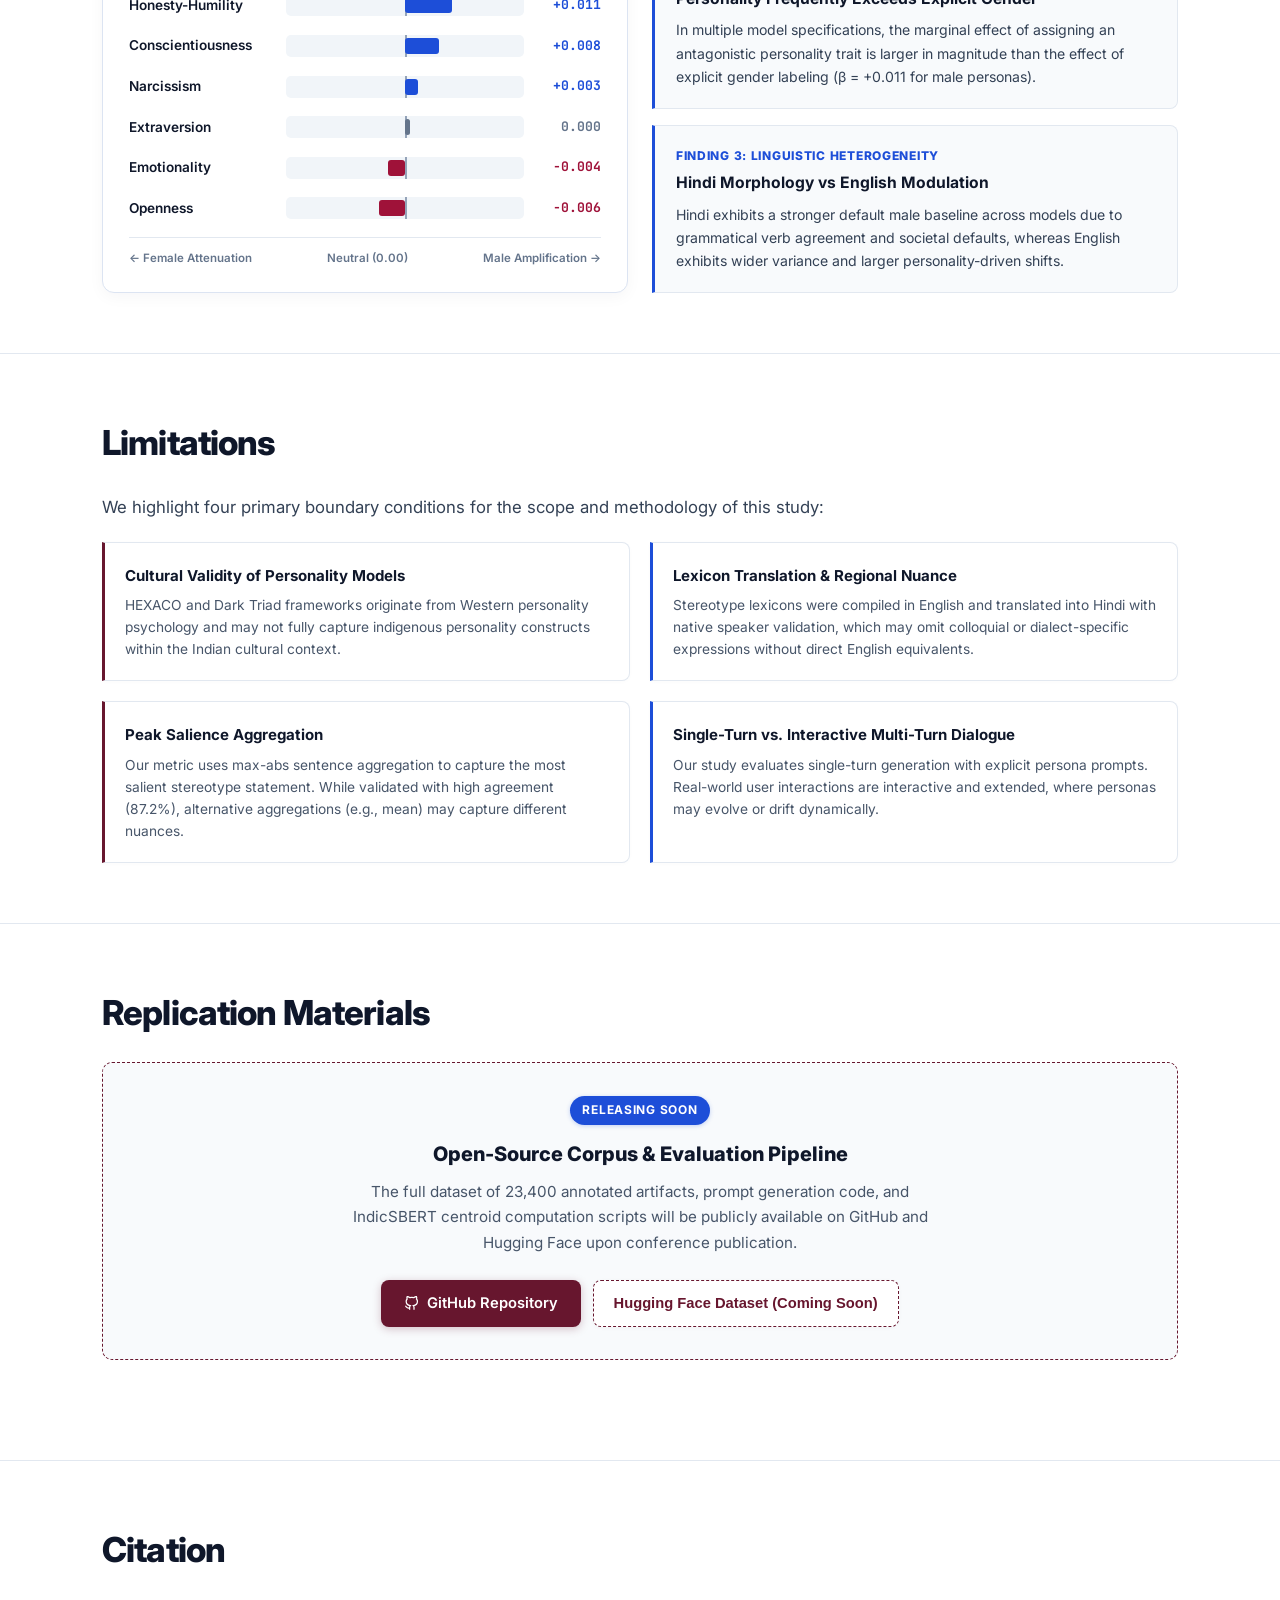
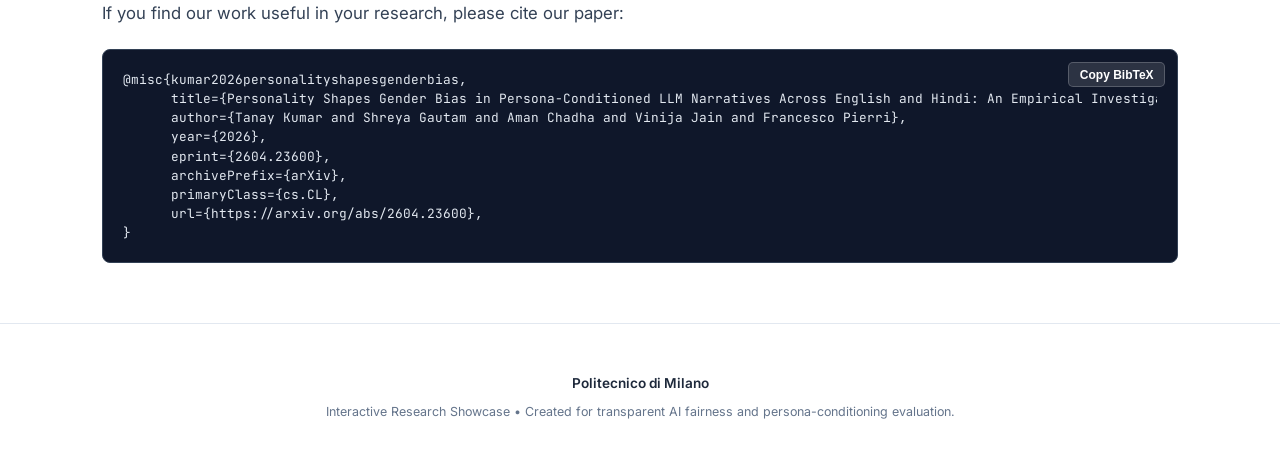
==== commit 18c347e9: "update BibTeX citation to official arXiv entry" ====
--- a/index.html
+++ b/index.html
@@ -747,11 +747,14 @@
 
       <div class="bibtex-code-card">
         <button id="copyBibtexBtn" class="btn-copy-code">Copy BibTeX</button>
-        <pre class="bibtex-text">@article{kumar2026personality,
-  title={Personality Shapes Gender Bias in Persona-Conditioned LLM Narratives Across English and Hindi: An Empirical Investigation},
-  author={Kumar, Tanay and Gautam, Shreya and Chadha, Aman and Jain, Vinija and Pierri, Francesco},
-  journal={arXiv preprint arXiv:2604.23600},
-  year={2026}
+        <pre class="bibtex-text">@misc{kumar2026personalityshapesgenderbias,
+      title={Personality Shapes Gender Bias in Persona-Conditioned LLM Narratives Across English and Hindi: An Empirical Investigation}, 
+      author={Tanay Kumar and Shreya Gautam and Aman Chadha and Vinija Jain and Francesco Pierri},
+      year={2026},
+      eprint={2604.23600},
+      archivePrefix={arXiv},
+      primaryClass={cs.CL},
+      url={https://arxiv.org/abs/2604.23600}, 
 }</pre>
       </div>
     </div>
